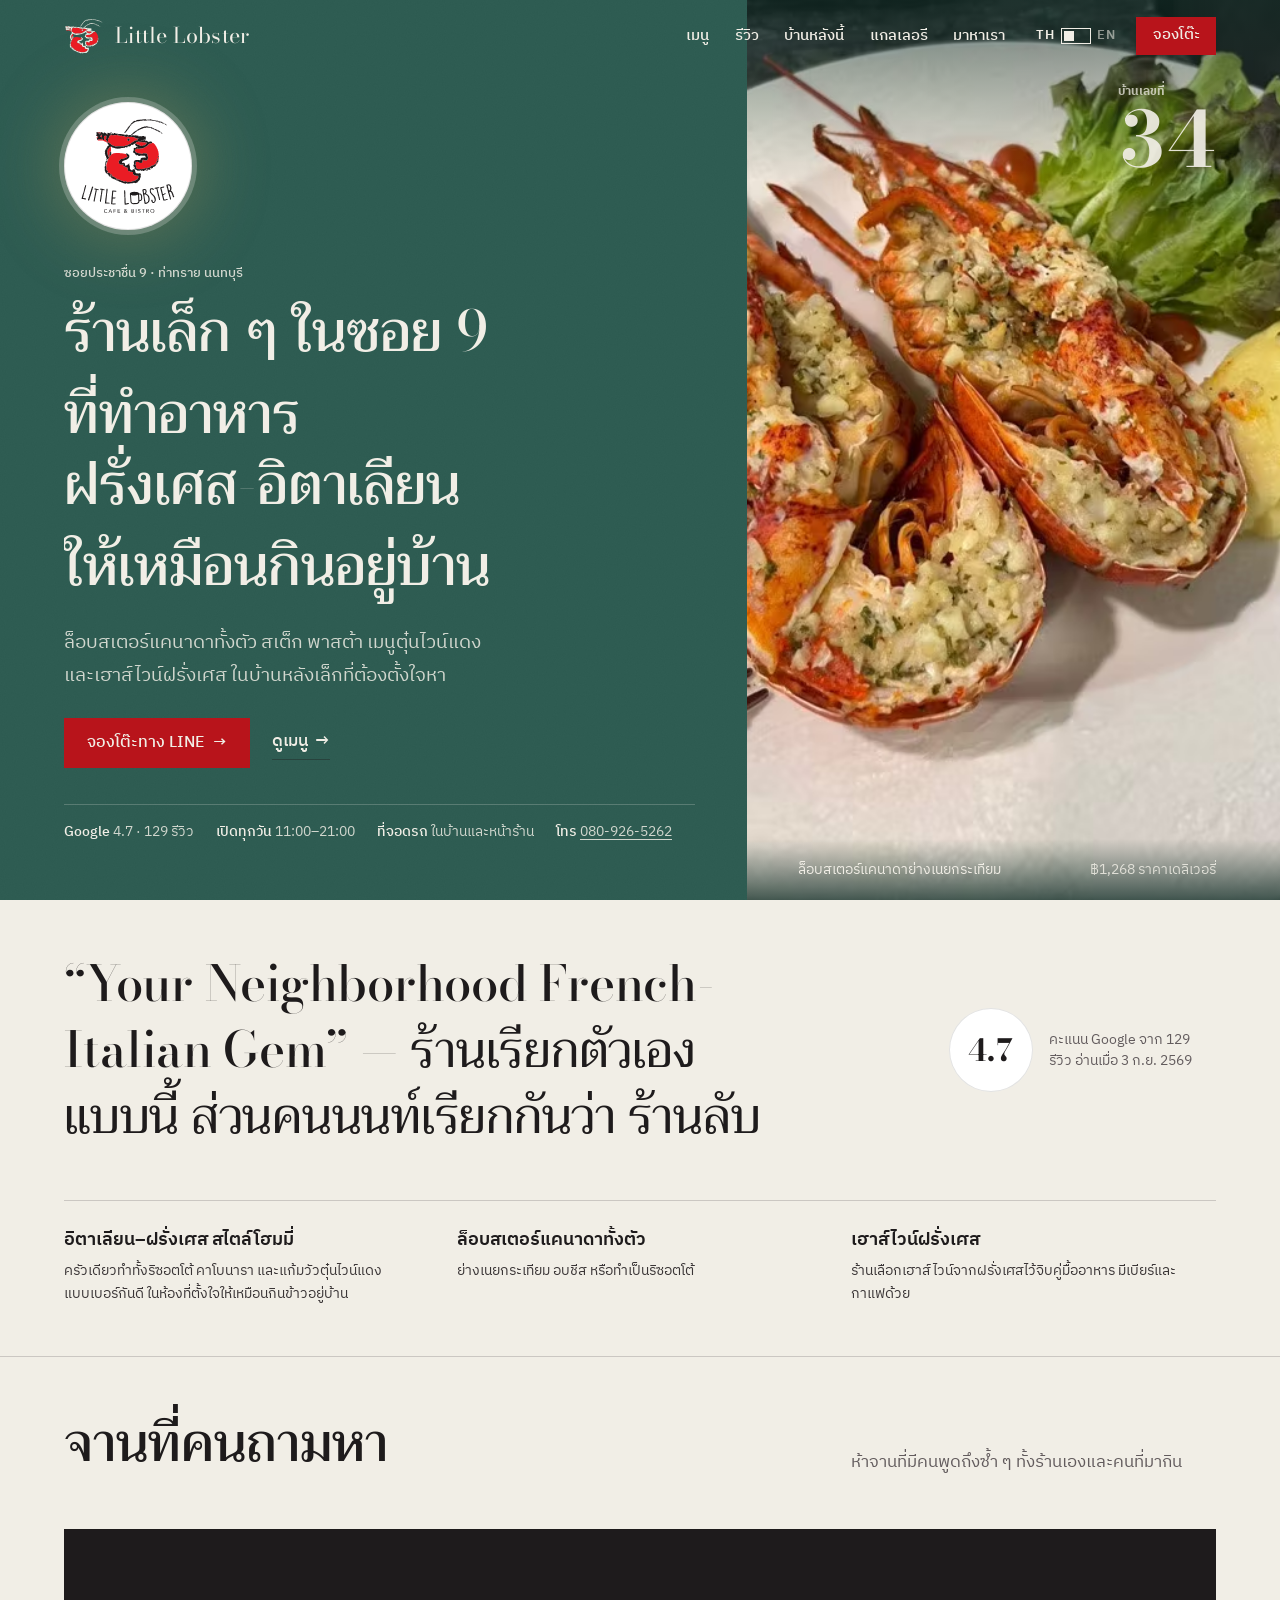
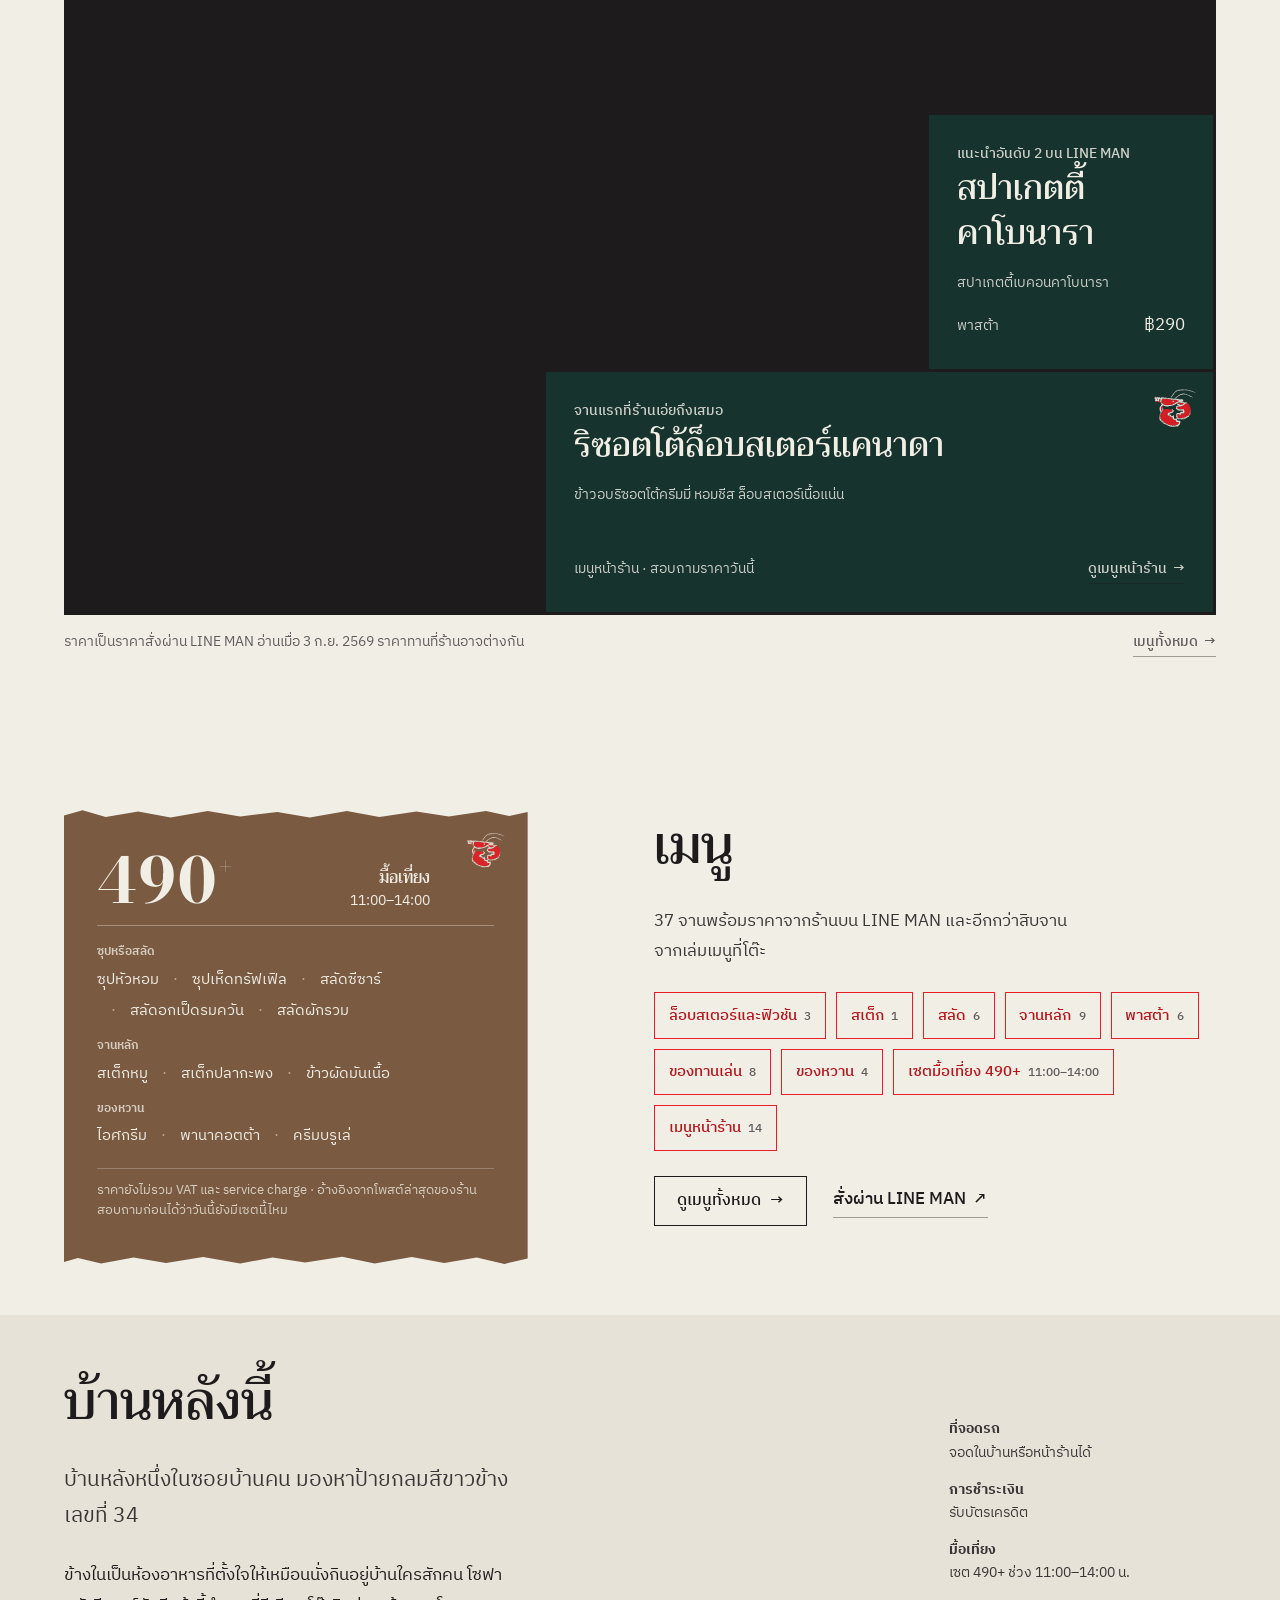
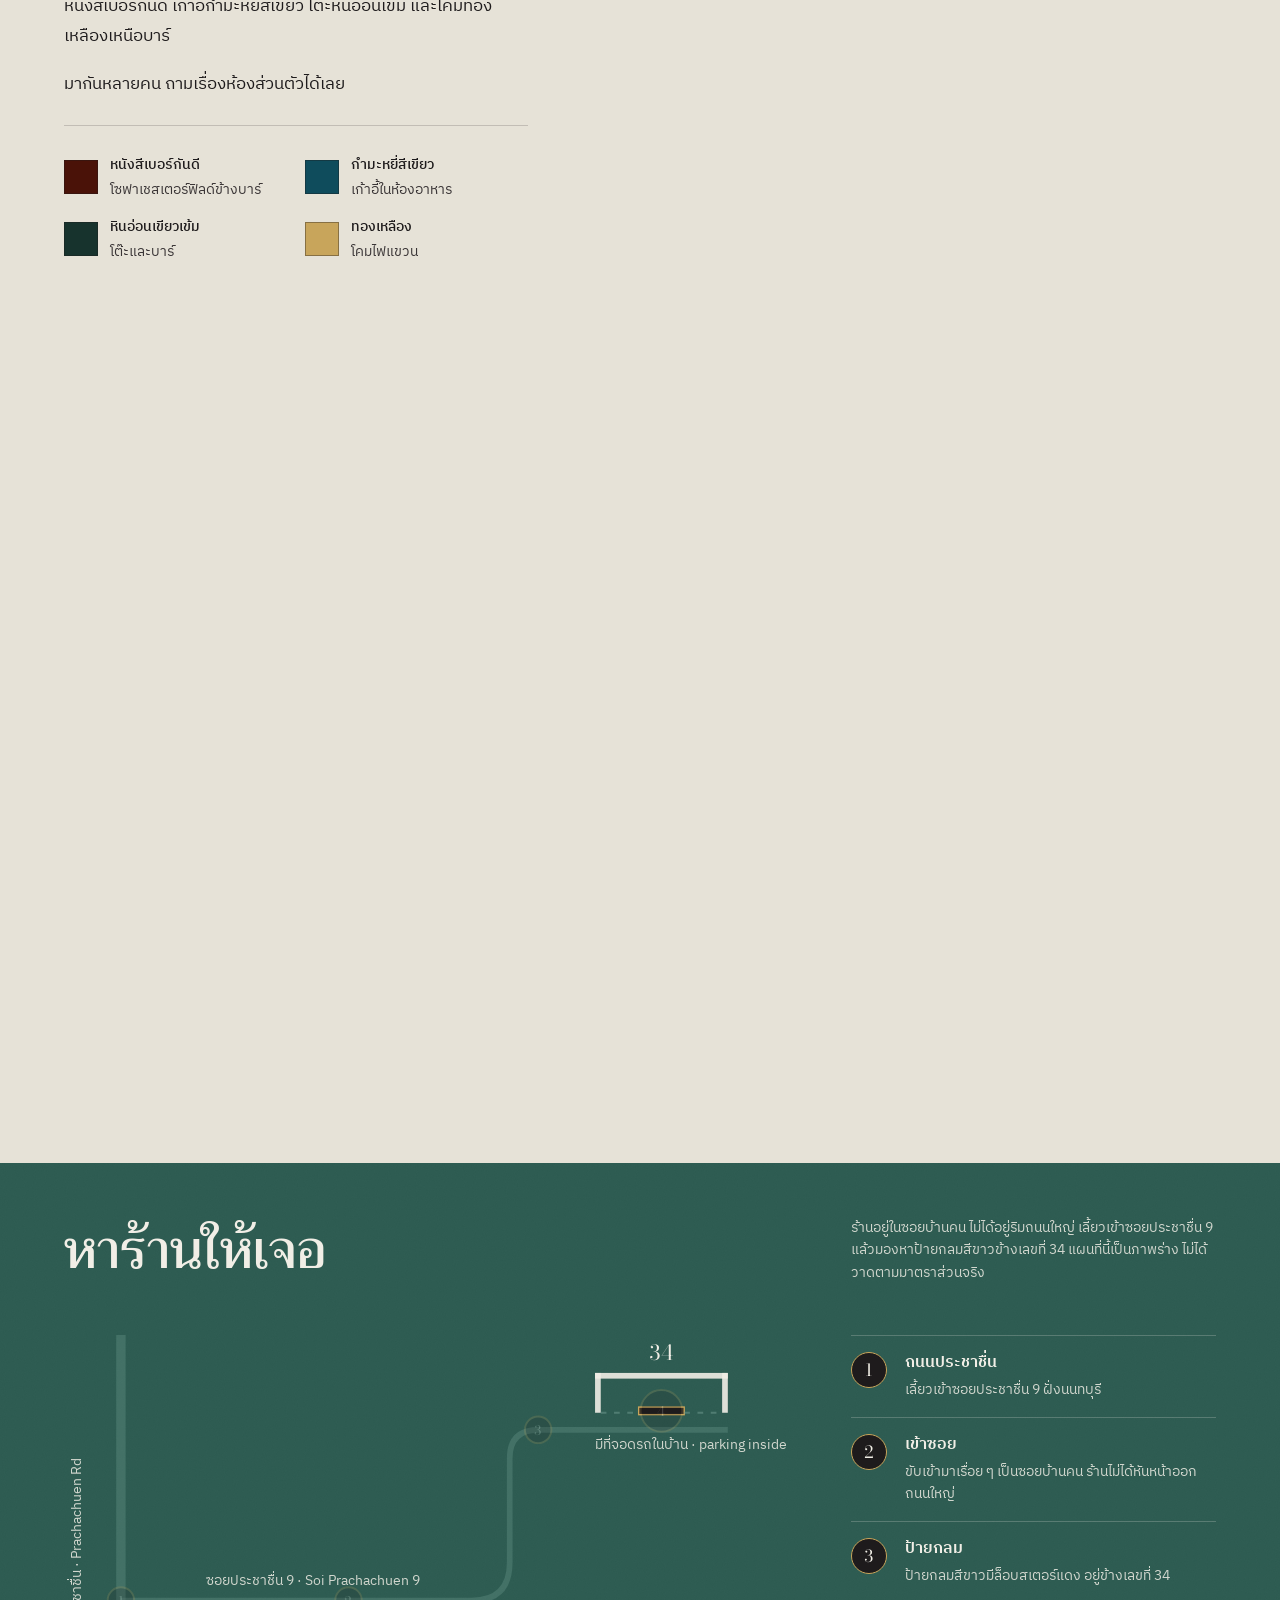
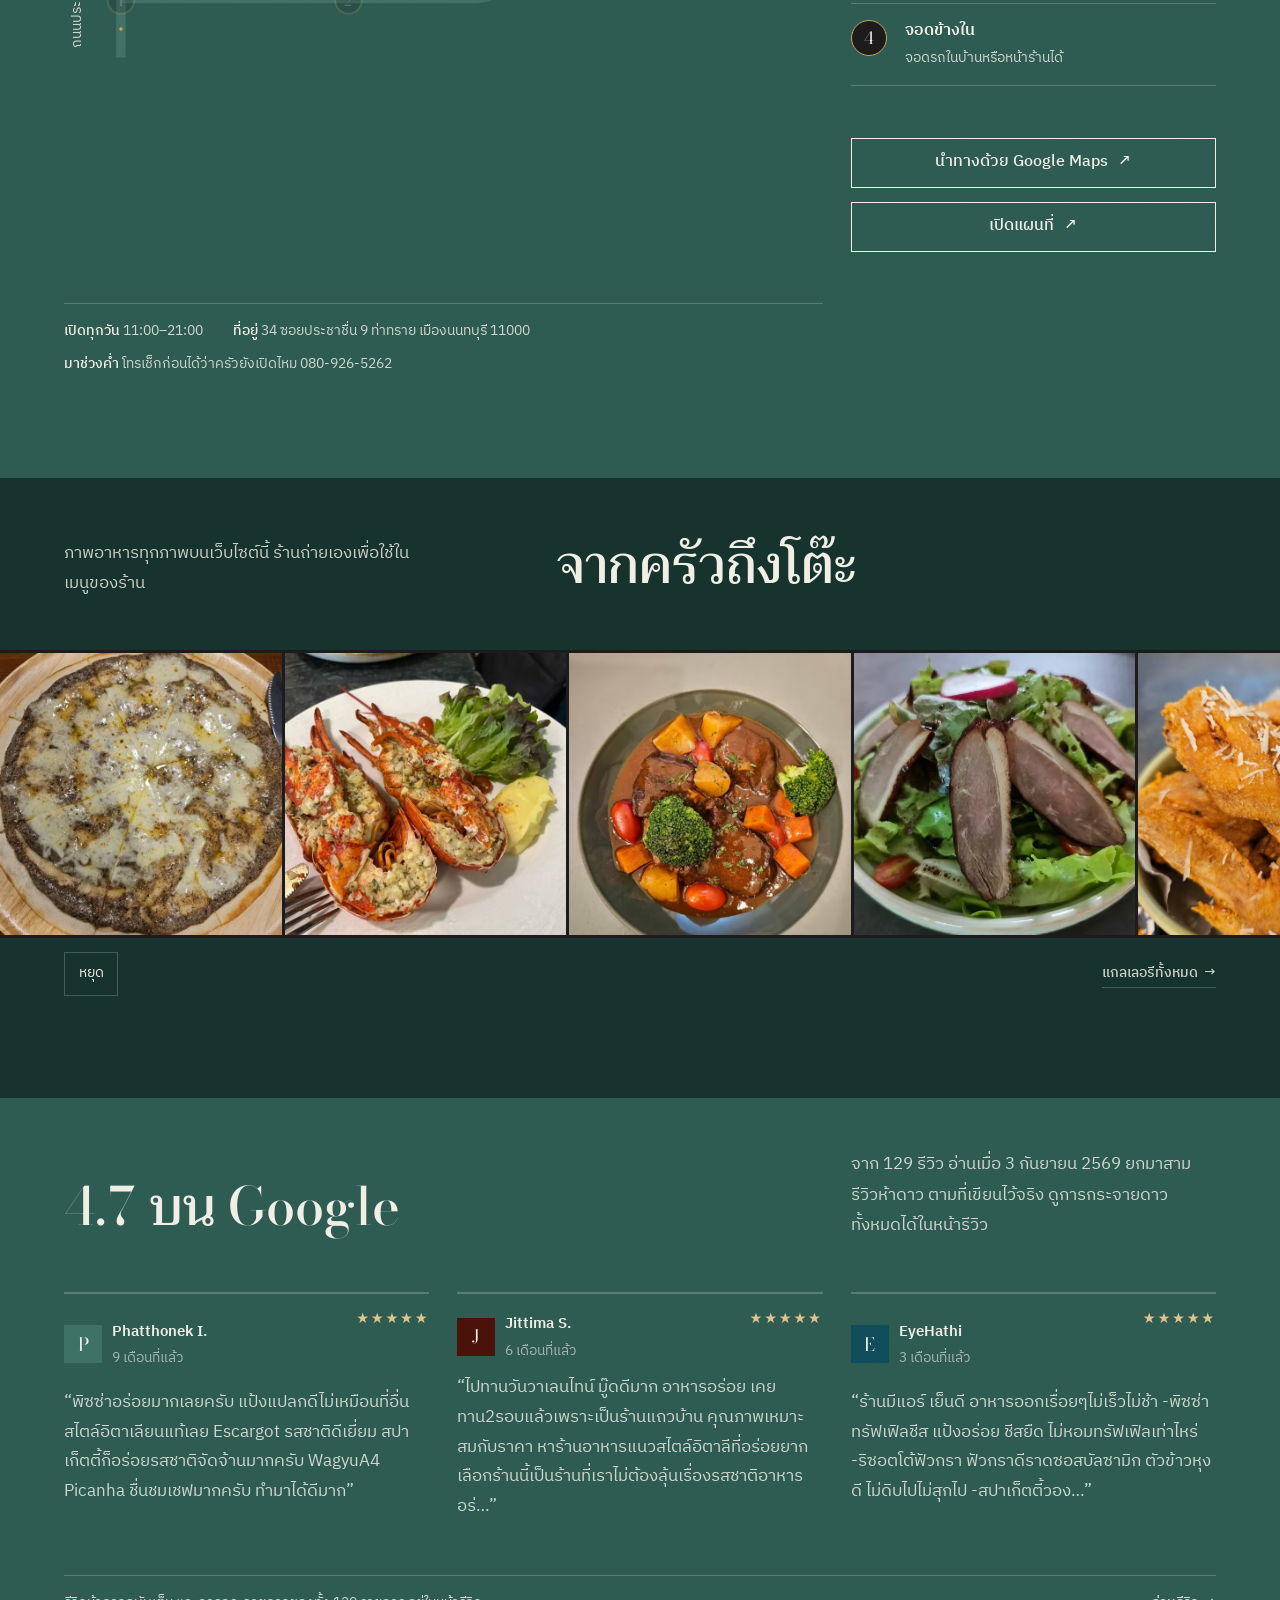
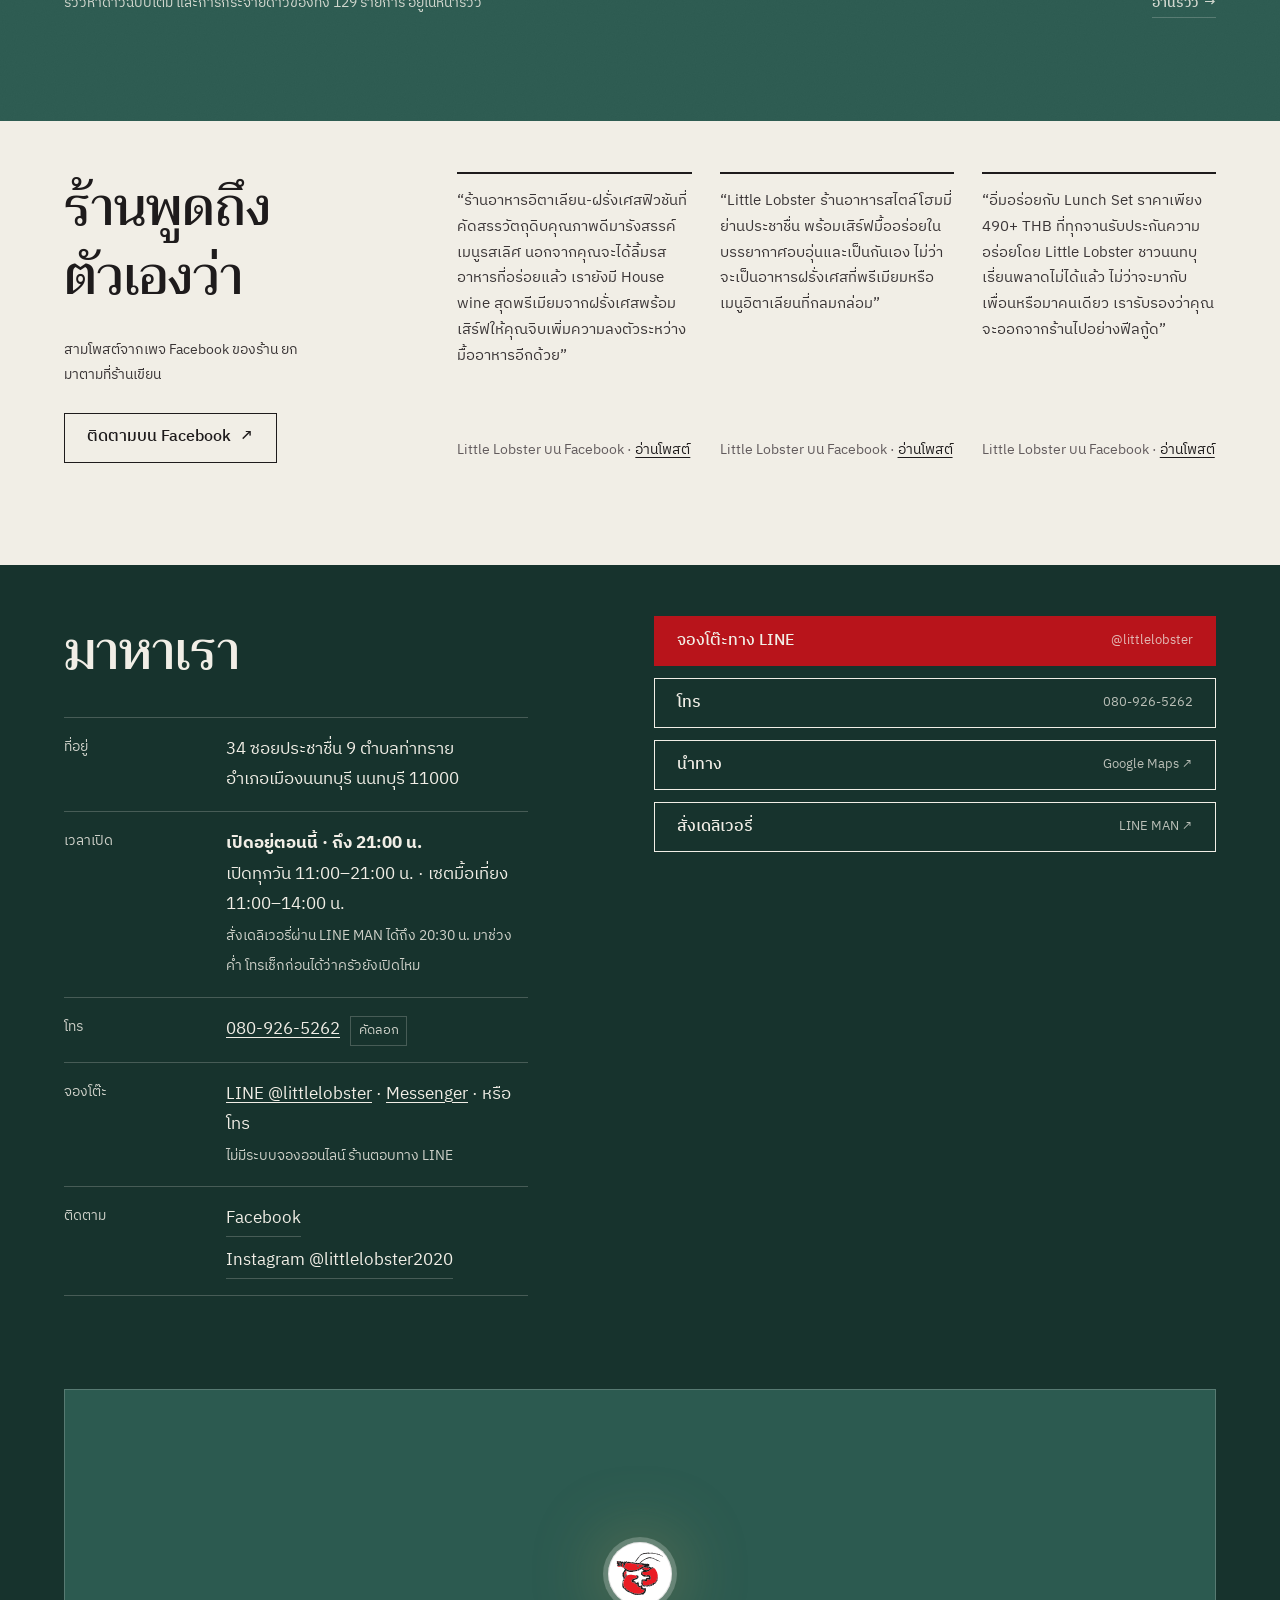
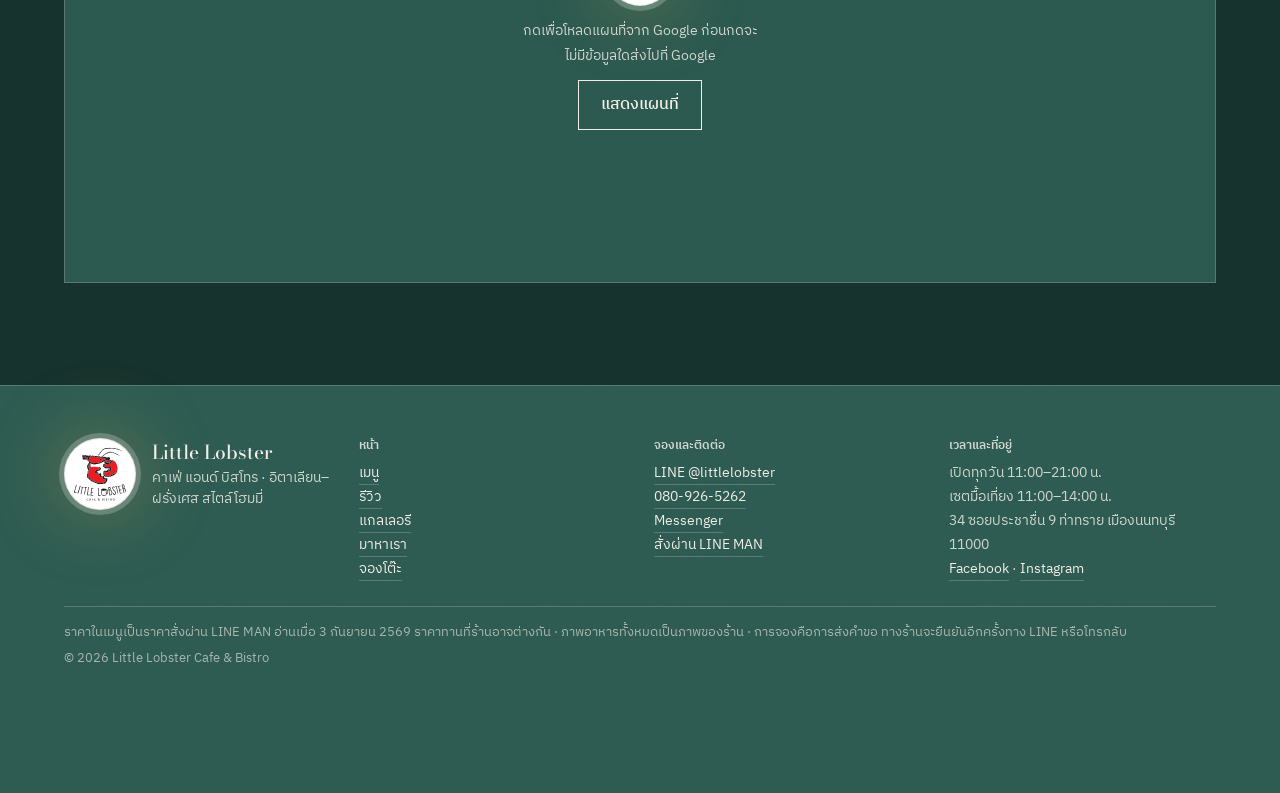
==== index.html @ 56b65231 "Little Lobster Cafe & Bistro — bilingual static site A Thai/English site for a chef-run Italian–Fren" ====
<!doctype html>
<html lang="th">
<head>
<meta charset="utf-8">
<script>(function(){var d=document.documentElement;d.className+=' js';
if(location.search.indexOf('flat=1')>-1)d.classList.add('is-flat');
var sm=location.search.match(/shift=(\d+)/);
if(sm){var st=document.createElement('style');st.textContent='html{margin-top:-'+sm[1]+'px!important}.head,.actbar,.loader,.gate{display:none!important}';document.head.appendChild(st);}
try{if(location.search.indexOf('static=1')<0&&!matchMedia('(prefers-reduced-motion: reduce)').matches){d.classList.add('has-motion');}else{d.classList.add('has-no-motion');}}catch(e){}})();</script>
<meta name="viewport" content="width=device-width, initial-scale=1, viewport-fit=cover">
<title data-en="Little Lobster Cafe &amp; Bistro — Italian–French, home style · Soi Prachachuen 9, Nonthaburi">Little Lobster Cafe &amp; Bistro — ร้านอาหารอิตาเลียน–ฝรั่งเศส สไตล์โฮมมี่ ซอยประชาชื่น 9 นนทบุรี</title>
<meta name="description" data-en="Little Lobster is a small Italian–French bistro in a house at 34 Soi Prachachuen 9, Nonthaburi: whole Canadian lobster, steaks, pasta, red-wine braises and French house wine. Open daily 11:00–21:00. Book on LINE @littlelobster or call 080-926-5262." content="Little Lobster ร้านอาหารอิตาเลียน–ฝรั่งเศส สไตล์โฮมมี่ ในบ้านเลขที่ 34 ซอยประชาชื่น 9 นนทบุรี ล็อบสเตอร์แคนาดาทั้งตัว สเต็ก พาสต้า เมนูตุ๋นไวน์แดง และเฮาส์ไวน์ฝรั่งเศส เปิดทุกวัน 11:00–21:00 น. จองโต๊ะทาง LINE @littlelobster หรือโทร 080-926-5262">
<meta name="theme-color" content="#2C5A50">
<link rel="canonical" href="https://littlelobster.example/">
<meta property="og:type" content="restaurant.restaurant">
<meta property="og:site_name" content="Little Lobster Cafe &amp; Bistro">
<meta property="og:locale" content="th_TH">
<meta property="og:locale:alternate" content="en_US">
<meta property="og:title" content="Little Lobster Cafe &amp; Bistro — ซอยประชาชื่น 9 นนทบุรี">
<meta property="og:description" content="ร้านอาหารอิตาเลียน–ฝรั่งเศส สไตล์โฮมมี่ ในบ้านเลขที่ 34 ซอยประชาชื่น 9 · เปิดทุกวัน 11:00–21:00 น. · จองทาง LINE @littlelobster">
<meta property="og:url" content="https://littlelobster.example/">
<meta property="og:image" content="https://littlelobster.example/img/og-little-lobster.jpg">
<meta property="og:image:width" content="1200">
<meta property="og:image:height" content="630">
<meta property="og:image:alt" content="ล็อบสเตอร์แคนาดาย่างเนยกระเทียม บนจานขาว ข้างป้ายกลมของ Little Lobster">
<meta name="twitter:card" content="summary_large_image">
<link rel="icon" href="favicon.svg" type="image/svg+xml">
<link rel="apple-touch-icon" href="img/brand/apple-touch-icon.png">
<link rel="manifest" href="site.webmanifest">
<link rel="preconnect" href="https://fonts.googleapis.com">
<link rel="preconnect" href="https://fonts.gstatic.com" crossorigin>
<link rel="preload" as="image" type="image/avif" href="img/grilled-lobster-garlic-butter-1000.avif" imagesrcset="img/grilled-lobster-garlic-butter-640.avif 640w, img/grilled-lobster-garlic-butter-1000.avif 1000w, img/grilled-lobster-garlic-butter-1109.avif 1109w" imagesizes="(max-width: 900px) 100vw, 50vw" fetchpriority="high">
<link rel="stylesheet" href="https://fonts.googleapis.com/css2?family=Bodoni+Moda:ital,opsz,wght@0,6..96,400..800;1,6..96,400..800&family=Trirong:wght@400;500;600&family=IBM+Plex+Sans+Thai:wght@400;500;600&display=swap">
<link rel="stylesheet" href="css/ll.css">
<!--#data-->
<script>window.LL_DATA={"hours": {"days": "daily", "open": "11:00", "close": "21:00", "source": "Venue's own Facebook captions (two reels: ร้านเปิดทุกวัน เวลา 11.00-21.00 น.) and its pavement A-board — level 1; Google Business Profile agrees (11 AM–9 PM, level 2); two independent reviewers agree. Wongnai (level 4) and the LINE MAN storefront show 20:30, printed here only as the delivery cut-off. Decision recorded in SOURCES.md §I.", "delivery_last": "20:30", "delivery_note_th": "สั่งเดลิเวอรี่ผ่าน LINE MAN ได้ถึง 20:30 น.", "delivery_note_en": "LINE MAN delivery orders until 20:30", "callahead_th": "มาช่วงค่ำ โทรเช็กก่อนได้ว่าครัวยังเปิดไหม 080-926-5262", "callahead_en": "Coming late? Call 080-926-5262 to check the kitchen"}, "phone": "+66809265262", "line": "https://lin.ee/DI4BNDZ"};</script>
<!--/data-->
<script type="application/ld+json">
{
  "@context": "https://schema.org",
  "@type": "Restaurant",
  "@id": "https://littlelobster.example/#restaurant",
  "name": "Little Lobster Cafe & Bistro",
  "alternateName": ["Little Lobster", "ลิตเติ้ล ล็อบสเตอร์"],
  "url": "https://littlelobster.example/",
  "image": "https://littlelobster.example/img/og-little-lobster.jpg",
  "logo": "https://littlelobster.example/img/brand/logo.svg",
  "telephone": "+66809265262",
  "servesCuisine": ["Italian", "French"],
  "hasMenu": "https://littlelobster.example/menu.html",
  "acceptsReservations": "https://lin.ee/DI4BNDZ",
  "address": {
    "@type": "PostalAddress",
    "streetAddress": "34 ซอยประชาชื่น 9",
    "addressLocality": "ท่าทราย เมืองนนทบุรี",
    "addressRegion": "นนทบุรี",
    "postalCode": "11000",
    "addressCountry": "TH"
  },
  "geo": { "@type": "GeoCoordinates", "latitude": 13.8758771, "longitude": 100.5428931 },
  "hasMap": "https://www.google.com/maps/place/?q=place_id:ChIJVUuZYU-D4jARj75MVdR4zgg",
  "openingHoursSpecification": [{
    "@type": "OpeningHoursSpecification",
    "dayOfWeek": ["Monday", "Tuesday", "Wednesday", "Thursday", "Friday", "Saturday", "Sunday"],
    "opens": "11:00", "closes": "21:00"
  }],
  "sameAs": [
    "https://www.facebook.com/LittleLlobster/",
    "https://www.instagram.com/littlelobster2020/"
  ]
}
</script>
</head>
<body>
<div class="loader" data-loader aria-hidden="true">
  <div class="loader__disc"><svg viewBox="0 0 900 900"><use href="#ll-lockup"/></svg></div>
</div>
<!--#p:top-->
<a class="skip" href="#main" data-en="Skip to content">ข้ามไปยังเนื้อหา</a>

<header class="head" data-head>
  <div class="wrap head__in">
    <a class="head__mark" href="index.html" data-nav="index.html" aria-label="Little Lobster — หน้าแรก" data-en-aria-label="Little Lobster — home">
      <svg aria-hidden="true" viewBox="0 0 454 415"><use href="#ll-mark"/></svg>
      <span class="head__name">Little Lobster</span>
    </a>
    <nav class="head__nav" aria-label="เมนูหลัก" data-en-aria-label="Main">
      <a class="head__link" href="menu.html" data-nav="menu.html" data-en="Menu">เมนู</a>
      <a class="head__link" href="reviews.html" data-nav="reviews.html" data-en="Reviews">รีวิว</a>
      <a class="head__link" href="index.html#house" data-en="The house">บ้านหลังนี้</a>
      <a class="head__link" href="gallery.html" data-nav="gallery.html" data-en="Gallery">แกลเลอรี</a>
      <a class="head__link" href="visit.html" data-nav="visit.html" data-en="Visit">มาหาเรา</a>
    </nav>
    <div class="head__right">
      <button class="langsw" type="button" data-lang-toggle aria-label="เปลี่ยนเป็นภาษาอังกฤษ" data-en-aria-label="Switch to Thai">
        <span class="langsw__side" data-side="th" aria-hidden="true">TH</span>
        <span class="langsw__track" aria-hidden="true"><i class="langsw__thumb"></i></span>
        <span class="langsw__side" data-side="en" aria-hidden="true">EN</span>
      </button>
      <a class="btn btn--primary head__cta" href="book.html" data-nav="book.html"><span data-en="Book a table">จองโต๊ะ</span></a>
      <button class="burger" type="button" aria-expanded="false" aria-controls="mobilemenu" aria-label="เปิดเมนู" data-en-aria-label="Open menu"><i></i><i></i></button>
    </div>
  </div>
</header>

<div class="panel" id="mobilemenu" data-open="false" aria-hidden="true" role="dialog" aria-modal="true" aria-label="เมนูนำทาง" data-en-aria-label="Navigation">
  <a class="panel__link" href="menu.html" data-en="Menu">เมนู</a>
  <a class="panel__link" href="reviews.html" data-en="Reviews">รีวิว</a>
  <a class="panel__link" href="index.html#house" data-en="The house">บ้านหลังนี้</a>
  <a class="panel__link" href="gallery.html" data-en="Gallery">แกลเลอรี</a>
  <a class="panel__link" href="visit.html" data-en="Visit">มาหาเรา</a>
  <div class="panel__meta">
    <p><span data-en="Open daily 11:00–21:00">เปิดทุกวัน 11:00–21:00 น.</span> · <a href="tel:+66809265262"><span data-tel-label>080-926-5262</span></a></p>
    <p>34 <span data-en="Soi Prachachuen 9, Tha Sai, Nonthaburi">ซอยประชาชื่น 9 ท่าทราย นนทบุรี</span></p>
    <p><a href="https://www.facebook.com/LittleLlobster/" target="_blank" rel="noopener">Facebook</a> · <a href="https://www.instagram.com/littlelobster2020/" target="_blank" rel="noopener">Instagram</a></p>
    <a class="btn btn--primary panel__cta" href="book.html"><span data-en="Book a table">จองโต๊ะ</span><span class="btn__arrow" aria-hidden="true">→</span></a>
  </div>
</div>

<div class="curtain plaster" aria-hidden="true" data-curtain data-state="">
  <div class="curtain__disc disc"><svg viewBox="0 0 900 900" aria-hidden="true"><use href="#ll-lockup"/></svg></div>
</div>
<!--/p:top-->

<main id="main">

<!-- ============================================================== HERO -->
<section class="hero" aria-label="Little Lobster">
  <div class="hero__wall plaster">
    <div class="hero__text">
      <div class="disc disc--lit hero__disc"><svg viewBox="0 0 900 900" aria-hidden="true"><use href="#ll-lockup"/></svg></div>
      <p class="eyebrow hero__eyebrow" data-en="Soi Prachachuen 9 · Tha Sai, Nonthaburi">ซอยประชาชื่น 9 · ท่าทราย นนทบุรี</p>
      <h1 class="hero__title">
        <span class="mask"><span class="line" data-en="A small house in Soi 9,">ร้านเล็ก ๆ ในซอย 9</span></span>
        <span class="mask"><span class="line" data-en="French-Italian cooking,">ที่ทำอาหารฝรั่งเศส-<wbr>อิตาเลียน</span></span>
        <span class="mask"><span class="line" data-en="served like home.">ให้เหมือนกินอยู่บ้าน</span></span>
      </h1>
      <p class="lead hero__lead" data-reveal data-en="Whole Canadian lobster, steaks, pasta, red-wine braises and a French house wine, in a small house you have to look for.">ล็อบสเตอร์แคนาดาทั้งตัว สเต็ก พาสต้า เมนูตุ๋นไวน์แดง และ&#8288;เฮาส์ไวน์ฝรั่งเศส ในบ้านหลังเล็กที่ต้องตั้งใจหา</p>
      <div class="hero__cta" data-reveal>
        <a class="btn btn--primary" href="https://lin.ee/DI4BNDZ" target="_blank" rel="noopener"><span data-en="Book on LINE">จองโต๊ะทาง LINE</span><span class="btn__arrow" aria-hidden="true">→</span></a>
        <a class="textlink" href="menu.html"><span data-en="See the menu">ดูเมนู</span><span class="textlink__arrow" aria-hidden="true">→</span></a>
      </div>
      <p class="hero__meta" data-reveal>
        <span><b>Google</b> <span class="num">4.7</span> · <span data-en="129 reviews">129 รีวิว</span></span>
        <span><b data-en="Open daily">เปิดทุกวัน</b> 11:00–21:00</span>
        <span><b data-en="Parking">ที่จอดรถ</b> <span data-en="inside and in front">ในบ้านและหน้าร้าน</span></span>
        <span><b data-en="Call">โทร</b> <a href="tel:+66809265262"><span data-tel-label>080-926-5262</span></a></span>
      </p>
    </div>
  </div>
  <div class="hero__media">
    <!--#pic slug="hero-lobster" sizes="(max-width: 900px) 100vw, 42vw" alt="ล็อบสเตอร์แคนาดาย่างเนยกระเทียม ผ่าครึ่ง บนจานขาว กับสลัดและมันบด" alt-en="Grilled Canadian lobster in garlic butter, split, on a white plate with salad and mash" loading="eager" fetchpriority="high"--><picture><source type="image/avif" srcset="img/hero-lobster-640.avif 640w, img/hero-lobster-1000.avif 1000w, img/hero-lobster-1100.avif 1100w" sizes="(max-width: 900px) 100vw, 42vw"><img src="img/hero-lobster-1000.jpg" srcset="img/hero-lobster-640.jpg 640w, img/hero-lobster-1000.jpg 1000w, img/hero-lobster-1100.jpg 1100w" sizes="(max-width: 900px) 100vw, 42vw" width="1100" height="1234" alt="ล็อบสเตอร์แคนาดาย่างเนยกระเทียม ผ่าครึ่ง บนจานขาว กับสลัดและมันบด" data-en-alt="Grilled Canadian lobster in garlic butter, split, on a white plate with salad and mash" loading="eager" decoding="async" fetchpriority="high" data-slug="hero-lobster" data-full="img/hero-lobster-1100.jpg"></picture>
    <p class="hero__no num"><small data-en="House no.">บ้านเลขที่</small>34</p>
    <p class="hero__cap"><span data-en="Grilled Canadian lobster, garlic butter">ล็อบสเตอร์แคนาดาย่างเนยกระเทียม</span><span class="price num">฿1,268 <span data-en="delivery price">ราคาเดลิเวอรี่</span></span></p>
  </div>
</section>

<!-- =============================================================== GEM -->
<section class="sec gem" aria-labelledby="gem-h">
  <div class="wrap gem__grid">
    <h2 class="sr-only" id="gem-h" data-en="What kind of restaurant this is">ร้านแบบไหน</h2>
    <p class="gem__line" data-reveal><b>“Your Neighborhood French-Italian Gem”</b> <span data-en="— that is how the restaurant describes itself. Nonthaburi calls it the hidden one.">— ร้านเรียกตัวเองแบบนี้ ส่วนคนนนท์เรียกกันว่า ร้านลับ</span></p>
    <div class="gem__rating" data-reveal>
      <div class="disc num" aria-hidden="true">4.7</div>
      <p><span data-en="Google rating, 129 reviews, read 3 Sep 2026">คะแนน Google จาก 129 รีวิว อ่านเมื่อ 3 ก.ย. 2569</span></p>
    </div>
    <ul class="gem__facts">
      <li class="gem__fact" data-reveal>
        <h3 data-en="Italian–French, home style">อิตาเลียน–ฝรั่งเศส สไตล์โฮมมี่</h3>
        <p data-en="One kitchen for risotto, carbonara and a Burgundy-style beef cheek, in a room meant to feel like eating at home.">ครัวเดียวทำทั้งริซอตโต้ คาโบนารา และแก้มวัวตุ๋นไวน์แดงแบบเบอร์กันดี ในห้องที่ตั้งใจให้เหมือนกินข้าวอยู่บ้าน</p>
      </li>
      <li class="gem__fact" data-reveal>
        <h3 data-en="Whole Canadian lobster">ล็อบสเตอร์แคนาดาทั้งตัว</h3>
        <p data-en="Grilled in garlic butter, baked under cheese, or folded into a risotto.">ย่างเนยกระเทียม อบชีส หรือทำเป็นริซอตโต้</p>
      </li>
      <li class="gem__fact" data-reveal>
        <h3 data-en="French house wine">เฮาส์ไวน์ฝรั่งเศส</h3>
        <p data-en="A house wine from France chosen to go with the food, with beer and coffee as well.">ร้านเลือกเฮาส์ไวน์จากฝรั่งเศสไว้จิบคู่มื้ออาหาร มีเบียร์และกาแฟด้วย</p>
      </li>
    </ul>
  </div>
</section>

<!-- ======================================================== SIGNATURES -->
<section class="sec" id="signatures" aria-labelledby="sig-h">
  <div class="wrap">
    <div class="sec-head">
      <h2 id="sig-h" data-reveal data-en="The dishes people ask for">จานที่คนถามหา</h2>
      <p class="sec-head__aside muted" data-reveal data-en="Five plates that come up again and again — from the restaurant itself and from the people who eat here.">ห้าจานที่มีคนพูดถึงซ้ำ ๆ ทั้งร้านเองและคนที่มากิน</p>
    </div>
    <div class="board sig__board">
<!--#sig-->
<figure class="tile t1" data-reveal="wipe"><picture><source type="image/avif" srcset="img/lobster-baked-cheese-640.avif 640w, img/lobster-baked-cheese-1000.avif 1000w, img/lobster-baked-cheese-1108.avif 1108w" sizes="(max-width: 900px) 100vw, 42vw"><img src="img/lobster-baked-cheese-1000.jpg" srcset="img/lobster-baked-cheese-640.jpg 640w, img/lobster-baked-cheese-1000.jpg 1000w, img/lobster-baked-cheese-1108.jpg 1108w" sizes="(max-width: 900px) 100vw, 42vw" width="1108" height="1477" alt="ล็อบสเตอร์อบชีส" data-en-alt="Lobster baked with cheese" loading="lazy" decoding="async" data-slug="lobster-baked-cheese" data-full="img/lobster-baked-cheese-1108.jpg"></picture><figcaption class="tile__cap"><b data-en="Lobster baked with cheese">ล็อบสเตอร์อบชีส</b><span class="price num">฿1,590</span></figcaption><button type="button" data-lb="img/lobster-baked-cheese-1108.jpg" data-lb-cap="ล็อบสเตอร์อบชีส" data-lb-cap-en="Lobster baked with cheese" aria-label="ดูรูป ล็อบสเตอร์อบชีส" data-en-aria-label="View photo: Lobster baked with cheese"></button></figure>
<figure class="tile t2" data-reveal="wipe"><picture><source type="image/avif" srcset="img/truffle-pizza-640.avif 640w, img/truffle-pizza-1000.avif 1000w, img/truffle-pizza-1400.avif 1400w" sizes="(max-width: 900px) 50vw, 33vw"><img src="img/truffle-pizza-1000.jpg" srcset="img/truffle-pizza-640.jpg 640w, img/truffle-pizza-1000.jpg 1000w, img/truffle-pizza-1400.jpg 1400w" sizes="(max-width: 900px) 50vw, 33vw" width="1400" height="1866" alt="พิซซ่าหน้าทรัฟเฟิล" data-en-alt="Truffle pizza" loading="lazy" decoding="async" data-slug="truffle-pizza" data-full="img/truffle-pizza-1400.jpg"></picture><figcaption class="tile__cap"><b data-en="Truffle pizza">พิซซ่าหน้าทรัฟเฟิล</b><span class="price num">฿392</span></figcaption><button type="button" data-lb="img/truffle-pizza-1400.jpg" data-lb-cap="พิซซ่าหน้าทรัฟเฟิล" data-lb-cap-en="Truffle pizza" aria-label="ดูรูป พิซซ่าหน้าทรัฟเฟิล" data-en-aria-label="View photo: Truffle pizza"></button></figure>
<figure class="tile t3" data-reveal="wipe"><picture><source type="image/avif" srcset="img/chicken-wings-parmesan-640.avif 640w, img/chicken-wings-parmesan-1000.avif 1000w, img/chicken-wings-parmesan-1400.avif 1400w" sizes="(max-width: 900px) 50vw, 25vw"><img src="img/chicken-wings-parmesan-1000.jpg" srcset="img/chicken-wings-parmesan-640.jpg 640w, img/chicken-wings-parmesan-1000.jpg 1000w, img/chicken-wings-parmesan-1400.jpg 1400w" sizes="(max-width: 900px) 50vw, 25vw" width="1400" height="1866" alt="ปีกไก่ทอด" data-en-alt="Chicken wings, parmesan" loading="lazy" decoding="async" data-slug="chicken-wings-parmesan" data-full="img/chicken-wings-parmesan-1400.jpg"></picture><figcaption class="tile__cap"><b data-en="Chicken wings, parmesan">ปีกไก่ทอด</b><span class="price num">฿290</span></figcaption><button type="button" data-lb="img/chicken-wings-parmesan-1400.jpg" data-lb-cap="ปีกไก่ทอด" data-lb-cap-en="Chicken wings, parmesan" aria-label="ดูรูป ปีกไก่ทอด" data-en-aria-label="View photo: Chicken wings, parmesan"></button></figure>
<figure class="tile tile--text t4" data-reveal><div class="tile__text"><p class="eyebrow" data-en="Recommended № 2 on LINE MAN">แนะนำอันดับ 2 บน LINE MAN</p><h3 class="tile__name" data-en="Spaghetti carbonara">สปาเกตตี้คาโบนารา</h3><p data-en="Bacon carbonara">สปาเกตตี้เบคอนคาโบนารา</p></div><div class="tile__foot"><span data-en="Pasta">พาสต้า</span><span class="price num">฿290</span></div></figure>
<figure class="tile tile--text t5" data-reveal><svg class="tile__lob" viewBox="0 0 454 415" aria-hidden="true"><use href="#ll-mark"/></svg><div class="tile__text"><p class="eyebrow" data-en="The dish the restaurant always names first">จานแรกที่ร้านเอ่ยถึงเสมอ</p><h3 class="tile__name" data-en="Risotto Canadian Lobster">ริซอตโต้ล็อบสเตอร์แคนาดา</h3><p data-en="Creamy, cheesy baked risotto with firm lobster meat">ข้าวอบริซอตโต้ครีมมี่ หอมชีส ล็อบสเตอร์เนื้อแน่น</p></div><div class="tile__foot"><span data-en="Dine-in menu · ask for today's price">เมนูหน้าร้าน · สอบถามราคาวันนี้</span><a class="textlink" href="menu.html#cat-dinein"><span data-en="On the printed menu">ดูเมนูหน้าร้าน</span><span class="textlink__arrow" aria-hidden="true">→</span></a></div></figure>
<!--/sig-->
    </div>
    <p class="sig__note">
      <span data-en="Prices are LINE MAN delivery prices read on 3 Sep 2026; dine-in prices may differ.">ราคาเป็นราคาสั่งผ่าน LINE MAN อ่านเมื่อ 3 ก.ย. 2569 ราคาทานที่ร้านอาจต่างกัน</span>
      <a class="textlink" href="menu.html"><span data-en="The whole menu">เมนูทั้งหมด</span><span class="textlink__arrow" aria-hidden="true">→</span></a>
    </p>
  </div>
</section>

<!-- ====================================================== LUNCH + MENU -->
<section class="sec sec--tight" id="menu" aria-labelledby="menu-h">
  <div class="wrap lunch__grid">
    <div class="lunchcard" data-reveal>
      <svg class="lunchcard__mark" viewBox="0 0 454 415" aria-hidden="true"><use href="#ll-mark"/></svg>
      <div class="lunchcard__head">
        <p class="lunchcard__price num">490<sup>+</sup></p>
        <p class="lunchcard__time"><b data-en="Lunch">มื้อเที่ยง</b>11:00–14:00</p>
      </div>
<!--#lunch-->
<div class="lunchcard__course"><h3 data-en="Soup or salad">ซุปหรือสลัด</h3><ul><li><span data-en="Onion Soup">ซุปหัวหอม</span></li><li><span data-en="Truffle Soup">ซุปเห็ดทรัฟเฟิล</span></li><li><span data-en="Caesar Salad">สลัดซีซาร์</span></li><li><span data-en="Smoked Duck Salad">สลัดอกเป็ดรมควัน</span></li><li><span data-en="Mix Salad">สลัดผักรวม</span></li></ul></div>
<div class="lunchcard__course"><h3 data-en="Main course">จานหลัก</h3><ul><li><span data-en="Pork Chop">สเต็กหมู</span></li><li><span data-en="Seabass Steak">สเต็กปลากะพง</span></li><li><span data-en="Beef Steak with Garlic Fried Rice">ข้าวผัดมันเนื้อ</span></li></ul></div>
<div class="lunchcard__course"><h3 data-en="Dessert">ของหวาน</h3><ul><li><span data-en="Ice Cream">ไอศกรีม</span></li><li><span data-en="Panna Cotta">พานาคอตต้า</span></li><li><span data-en="Crème Brûlée">ครีมบรูเล่</span></li></ul></div>
<!--/lunch-->
      <p class="lunchcard__note"><span data-en="Excludes VAT and service charge">ราคายังไม่รวม VAT และ service charge</span> · <span data-en="Based on the restaurant's latest post; ask whether the set is on today">อ้างอิงจากโพสต์ล่าสุดของร้าน สอบถามก่อนได้ว่าวันนี้ยังมีเซตนี้ไหม</span></p>
    </div>
    <div class="chips">
      <h2 id="menu-h" data-reveal data-en="The menu">เมนู</h2>
      <p data-reveal data-en="Thirty-seven dishes with prices from the restaurant's LINE MAN storefront, and a dozen more from the printed menu book at the table.">37 จานพร้อมราคาจากร้านบน LINE MAN และอีกกว่าสิบจานจากเล่มเมนูที่โต๊ะ</p>
      <div class="chips__list" data-reveal>
<!--#chips-->
<a class="chip" href="menu.html#cat-fusion"><span data-en="Lobster &amp; fusion">ล็อบสเตอร์และฟิวชัน</span><small class="num">3</small></a>
<a class="chip" href="menu.html#cat-steak"><span data-en="Steak">สเต็ก</span><small class="num">1</small></a>
<a class="chip" href="menu.html#cat-salad"><span data-en="Salad">สลัด</span><small class="num">6</small></a>
<a class="chip" href="menu.html#cat-main"><span data-en="Mains">จานหลัก</span><small class="num">9</small></a>
<a class="chip" href="menu.html#cat-pasta"><span data-en="Pasta">พาสต้า</span><small class="num">6</small></a>
<a class="chip" href="menu.html#cat-starter"><span data-en="Starters">ของทานเล่น</span><small class="num">8</small></a>
<a class="chip" href="menu.html#cat-dessert"><span data-en="Desserts">ของหวาน</span><small class="num">4</small></a>
<a class="chip" href="menu.html#cat-lunch"><span data-en="Lunch set 490+">เซตมื้อเที่ยง 490+</span><small>11:00–14:00</small></a>
<a class="chip" href="menu.html#cat-dinein"><span data-en="On the printed menu">เมนูหน้าร้าน</span><small class="num">14</small></a>
<!--/chips-->
      </div>
      <div class="chips__foot" data-reveal>
        <a class="btn" href="menu.html"><span data-en="See the whole menu">ดูเมนูทั้งหมด</span><span class="btn__arrow" aria-hidden="true">→</span></a>
        <a class="textlink" href="https://www.wongnai.com/delivery/businesses/721221yS/order" target="_blank" rel="noopener"><span data-en="Order on LINE MAN">สั่งผ่าน LINE MAN</span><span class="textlink__arrow" aria-hidden="true">↗</span></a>
      </div>
    </div>
  </div>
</section>

<!-- ============================================================= HOUSE -->
<section class="sec on-paper2" id="house" aria-labelledby="house-h">
  <div class="wrap house__grid">
    <div class="house__text">
      <h2 id="house-h" data-reveal data-en="This house">บ้านหลังนี้</h2>
      <p class="lead" data-reveal data-en="A house in a residential soi; look for the round white sign beside the number 34.">บ้านหลังหนึ่งในซอยบ้านคน มองหาป้ายกลมสีขาวข้างเลขที่ 34</p>
      <p data-reveal data-en="Inside, the room is set up to feel like eating at someone's home: a burgundy leather chesterfield, teal velvet chairs, dark marble tables and brass lamps over the bar.">ข้างในเป็นห้องอาหารที่ตั้งใจให้เหมือนนั่งกินอยู่บ้านใครสักคน โซฟาหนังสีเบอร์กันดี เก้าอี้กำมะหยี่สีเขียว โต๊ะหินอ่อนเข้ม และโคมทองเหลืองเหนือบาร์</p>
      <p data-reveal data-en="Coming as a group? Ask about the private room.">มากันหลายคน ถามเรื่องห้องส่วนตัวได้เลย</p>
      <ul class="materials" data-reveal aria-label="วัสดุในร้าน" data-en-aria-label="Materials in the room">
        <li class="material"><i style="background:#4A1208"></i><span><b data-en="Burgundy leather">หนังสีเบอร์กันดี</b><span data-en="the chesterfield by the bar">โซฟาเชสเตอร์ฟิลด์ข้างบาร์</span></span></li>
        <li class="material"><i style="background:#0F4C5C"></i><span><b data-en="Teal velvet">กำมะหยี่สีเขียว</b><span data-en="the dining chairs">เก้าอี้ในห้องอาหาร</span></span></li>
        <li class="material"><i style="background:#17332D"></i><span><b data-en="Dark green marble">หินอ่อนเขียวเข้ม</b><span data-en="the tables and the bar">โต๊ะและบาร์</span></span></li>
        <li class="material"><i style="background:#C8A55B"></i><span><b data-en="Brass">ทองเหลือง</b><span data-en="the pendant lamps">โคมไฟแขวน</span></span></li>
      </ul>
    </div>
    <figure class="house__photo" data-reveal="wipe">
      <!--#pic slug="room-bar" sizes="(max-width: 900px) 90vw, 25vw" alt="บาร์หินอ่อนเข้ม โซฟาหนังสีเบอร์กันดี และเก้าอี้กำมะหยี่สีเขียวใต้โคมทองเหลือง" alt-en="The dark marble bar, the burgundy chesterfield and teal velvet chairs under brass lamps"--><picture><source type="image/avif" srcset="img/room-bar-600.avif 600w" sizes="(max-width: 900px) 90vw, 25vw"><img src="img/room-bar-600.jpg" srcset="img/room-bar-600.jpg 600w" sizes="(max-width: 900px) 90vw, 25vw" width="600" height="410" alt="บาร์หินอ่อนเข้ม โซฟาหนังสีเบอร์กันดี และเก้าอี้กำมะหยี่สีเขียวใต้โคมทองเหลือง" data-en-alt="The dark marble bar, the burgundy chesterfield and teal velvet chairs under brass lamps" loading="lazy" decoding="async" data-slug="room-bar" data-full="img/room-bar-600.jpg"></picture>
      <figcaption data-en="The bar and the chesterfield — from the restaurant's own page.">บาร์และโซฟาเชสเตอร์ฟิลด์ — ภาพจากเพจของร้าน</figcaption>
    </figure>
    <div class="house__side" data-reveal>
      <p><b data-en="Parking">ที่จอดรถ</b><br><span data-en="Inside the compound and in front of the house.">จอดในบ้านหรือหน้าร้านได้</span></p>
      <p><b data-en="Paying">การชำระเงิน</b><br><span data-en="Credit cards accepted.">รับบัตรเครดิต</span></p>
      <p><b data-en="Lunch">มื้อเที่ยง</b><br><span data-en="The 490+ set runs 11:00–14:00.">เซต 490+ ช่วง 11:00–14:00 น.</span></p>
    </div>
    <figure class="house__wide" data-reveal="wipe">
      <!--#pic slug="studio-table" sizes="(max-width: 900px) 100vw, 90vw" alt="มือยื่นจานล็อบสเตอร์ย่างเนยกระเทียม ข้างจานเนื้อกับมันบด และพิซซ่าทรัฟเฟิลบนถาดไม้" alt-en="A hand offering a plate of grilled lobster in garlic butter, beside a beef plate with mash and a truffle pizza on a wooden board"--><picture><source type="image/avif" srcset="img/studio-table-640.avif 640w, img/studio-table-1000.avif 1000w, img/studio-table-1080.avif 1080w" sizes="(max-width: 900px) 100vw, 90vw"><img src="img/studio-table-1000.jpg" srcset="img/studio-table-640.jpg 640w, img/studio-table-1000.jpg 1000w, img/studio-table-1080.jpg 1080w" sizes="(max-width: 900px) 100vw, 90vw" width="1080" height="742" alt="มือยื่นจานล็อบสเตอร์ย่างเนยกระเทียม ข้างจานเนื้อกับมันบด และพิซซ่าทรัฟเฟิลบนถาดไม้" data-en-alt="A hand offering a plate of grilled lobster in garlic butter, beside a beef plate with mash and a truffle pizza on a wooden board" loading="lazy" decoding="async" data-slug="studio-table" data-full="img/studio-table-1080.jpg"></picture>
      <figcaption><span data-en="Grilled lobster, a beef plate with mash and truffle pizza — from the restaurant's own photograph.">ล็อบสเตอร์ย่าง จานเนื้อกับมันบด และพิซซ่าทรัฟเฟิล — จากภาพของร้านเอง</span><a class="textlink" href="gallery.html"><span data-en="Gallery">แกลเลอรี</span><span class="textlink__arrow" aria-hidden="true">→</span></a></figcaption>
    </figure>
  </div>
</section>

<!-- ============================================================= ROUTE -->
<section class="sec on-dark plaster route" id="route" aria-labelledby="route-h" data-route>
  <div class="wrap">
    <div class="route__head">
      <h2 id="route-h" data-reveal data-en="Finding the house">หาร้านให้เจอ</h2>
      <p data-reveal data-en="It is in a residential soi, not on the main road. Turn into Soi Prachachuen 9 and look for the round white sign beside the number 34. The drawing is a sketch, not to scale.">ร้านอยู่ในซอยบ้านคน ไม่ได้อยู่ริมถนนใหญ่ เลี้ยวเข้าซอยประชาชื่น 9 แล้วมองหาป้ายกลมสีขาวข้างเลขที่ 34 แผนที่นี้เป็นภาพร่าง ไม่ได้วาดตามมาตราส่วนจริง</p>
    </div>
    <div class="route__grid">
      <div class="route__map" aria-hidden="true">
        <svg viewBox="0 20 800 340" xmlns="http://www.w3.org/2000/svg">
          <!-- the main road -->
          <path class="rd rd--main" d="M60 20 V360"/>
          <text class="lbl" x="18" y="250" transform="rotate(-90 18 250)" text-anchor="middle">ถนนประชาชื่น · Prachachuen Rd</text>
          <!-- the soi -->
          <path class="soi" d="M60 300 H430 Q470 300 470 260 V150 Q470 120 500 120 H700"/>
          <text class="lbl" x="150" y="284">ซอยประชาชื่น 9 · Soi Prachachuen 9</text>
          <!-- the wall and the gate -->
          <rect class="wall" x="560" y="60" width="140" height="6"/>
          <rect class="wall" x="560" y="60" width="6" height="42"/>
          <rect class="wall" x="694" y="60" width="6" height="42"/>
          <rect class="gate" x="606" y="96" width="48" height="8"/>
          <path class="rd" d="M566 102 H606 M654 102 H694" stroke-dasharray="none"/>
          <text class="lbl--big lbl" x="630" y="46" text-anchor="middle">34</text>
          <!-- the route -->
          <path class="path" d="M60 330 V300 H430 Q470 300 470 260 V150 Q470 120 500 120 H600 Q625 120 630 100"/>
          <!-- stops -->
          <g class="stop-g" data-at=".08"><circle class="stop" cx="60" cy="300" r="14"/><text class="stopn" x="60" y="300">1</text></g>
          <g class="stop-g" data-at=".45"><circle class="stop" cx="300" cy="300" r="14"/><text class="stopn" x="300" y="300">2</text></g>
          <g class="stop-g" data-at=".82"><circle class="stop" cx="500" cy="120" r="14"/><text class="stopn" x="500" y="120">3</text></g>
          <g class="stop-g" data-at="1"><circle class="stop" cx="630" cy="100" r="22"/><text class="stopn" x="630" y="100">4</text></g>
          <text class="lbl" x="560" y="140">มีที่จอดรถในบ้าน · parking inside</text>
        </svg>
      </div>
      <ol class="route__stops">
        <li class="route__stop" data-reveal><i>1</i><div><h3 data-en="Prachachuen Road">ถนนประชาชื่น</h3><p data-en="Turn into Soi Prachachuen 9, on the Nonthaburi side.">เลี้ยวเข้าซอยประชาชื่น 9 ฝั่งนนทบุรี</p></div></li>
        <li class="route__stop" data-reveal><i>2</i><div><h3 data-en="Into the soi">เข้าซอย</h3><p data-en="Keep going — it is a residential soi, and the restaurant does not face the main road.">ขับเข้ามาเรื่อย ๆ เป็นซอยบ้านคน ร้านไม่ได้หันหน้าออกถนนใหญ่</p></div></li>
        <li class="route__stop" data-reveal><i>3</i><div><h3 data-en="The round sign">ป้ายกลม</h3><p data-en="A round white sign with the red lobster, beside the house number 34.">ป้ายกลมสีขาวมีล็อบสเตอร์แดง อยู่ข้างเลขที่ 34</p></div></li>
        <li class="route__stop" data-reveal><i>4</i><div><h3 data-en="Park inside">จอดข้างใน</h3><p data-en="Parking inside the compound and in front of the house.">จอดรถในบ้านหรือหน้าร้านได้</p></div></li>
      </ol>
      <div class="route__cta" data-reveal>
        <a class="btn btn--cream" href="https://www.google.com/maps/dir/?api=1&amp;destination=Little%20Lobster%20Cafe%20%26%20Bistro&amp;destination_place_id=ChIJVUuZYU-D4jARj75MVdR4zgg" target="_blank" rel="noopener"><span data-en="Directions on Google Maps">นำทางด้วย Google Maps</span><span class="btn__arrow" aria-hidden="true">↗</span></a>
        <a class="btn btn--cream" href="https://www.google.com/maps/place/?q=place_id:ChIJVUuZYU-D4jARj75MVdR4zgg" target="_blank" rel="noopener"><span data-en="Open the map">เปิดแผนที่</span><span class="btn__arrow" aria-hidden="true">↗</span></a>
      </div>
      <p class="route__facts" data-reveal>
        <span><b data-en="Open daily">เปิดทุกวัน</b> 11:00–21:00</span>
        <span><b data-en="Address">ที่อยู่</b> 34 <span data-en="Soi Prachachuen 9, Tha Sai, Mueang Nonthaburi 11000">ซอยประชาชื่น 9 ท่าทราย เมืองนนทบุรี 11000</span></span>
        <span><b data-en="Coming late?">มาช่วงค่ำ</b> <span data-en="Call 080-926-5262 to check the kitchen is still open">โทรเช็กก่อนได้ว่าครัวยังเปิดไหม 080-926-5262</span></span>
      </p>
    </div>
  </div>
</section>

<!-- ============================================================= BOARD -->
<section class="sec on-marble" id="board" aria-labelledby="board-h">
  <div class="wrap">
    <div class="sec-head sec-head--right">
      <h2 id="board-h" data-reveal data-en="From the kitchen to the table">จากครัวถึงโต๊ะ</h2>
      <p class="sec-head__aside muted" data-reveal data-en="Every food photograph on this site was taken by the restaurant itself, for its own menu.">ภาพอาหารทุกภาพบนเว็บไซต์นี้ ร้านถ่ายเองเพื่อใช้ในเมนูของร้าน</p>
    </div>
  </div>
  <div class="marq" data-marquee data-paused="false" data-drag="false" aria-label="ภาพอาหารเลื่อนช้า ๆ" data-en-aria-label="A slow strip of the restaurant's food photographs">
<!--#marquee-->
<div class="marq__track"><ul class="marq__row"><li class="marq__item"><picture><source type="image/avif" srcset="img/truffle-pizza-640.avif 640w, img/truffle-pizza-1000.avif 1000w, img/truffle-pizza-1400.avif 1400w" sizes="(max-width: 560px) 62vw, 22vw"><img src="img/truffle-pizza-1000.jpg" srcset="img/truffle-pizza-640.jpg 640w, img/truffle-pizza-1000.jpg 1000w, img/truffle-pizza-1400.jpg 1400w" sizes="(max-width: 560px) 62vw, 22vw" width="1400" height="1866" alt="พิซซ่าหน้าทรัฟเฟิล" data-en-alt="Truffle pizza" loading="lazy" decoding="async" data-slug="truffle-pizza" data-full="img/truffle-pizza-1400.jpg"></picture><button type="button" data-lb="img/truffle-pizza-1400.jpg" data-lb-cap="พิซซ่าหน้าทรัฟเฟิล" data-lb-cap-en="Truffle pizza" aria-label="ดูรูป พิซซ่าหน้าทรัฟเฟิล" data-en-aria-label="View photo: Truffle pizza"></button></li><li class="marq__item"><picture><source type="image/avif" srcset="img/grilled-lobster-garlic-butter-640.avif 640w, img/grilled-lobster-garlic-butter-1000.avif 1000w, img/grilled-lobster-garlic-butter-1109.avif 1109w" sizes="(max-width: 560px) 62vw, 22vw"><img src="img/grilled-lobster-garlic-butter-1000.jpg" srcset="img/grilled-lobster-garlic-butter-640.jpg 640w, img/grilled-lobster-garlic-butter-1000.jpg 1000w, img/grilled-lobster-garlic-butter-1109.jpg 1109w" sizes="(max-width: 560px) 62vw, 22vw" width="1109" height="1479" alt="ล็อบสเตอร์ย่าง" data-en-alt="Grilled Canadian Lobster, garlic butter" loading="lazy" decoding="async" data-slug="grilled-lobster-garlic-butter" data-full="img/grilled-lobster-garlic-butter-1109.jpg"></picture><button type="button" data-lb="img/grilled-lobster-garlic-butter-1109.jpg" data-lb-cap="ล็อบสเตอร์ย่าง" data-lb-cap-en="Grilled Canadian Lobster, garlic butter" aria-label="ดูรูป ล็อบสเตอร์ย่าง" data-en-aria-label="View photo: Grilled Canadian Lobster, garlic butter"></button></li><li class="marq__item"><picture><source type="image/avif" srcset="img/beef-cheek-red-wine-640.avif 640w, img/beef-cheek-red-wine-1000.avif 1000w, img/beef-cheek-red-wine-1108.avif 1108w" sizes="(max-width: 560px) 62vw, 22vw"><img src="img/beef-cheek-red-wine-1000.jpg" srcset="img/beef-cheek-red-wine-640.jpg 640w, img/beef-cheek-red-wine-1000.jpg 1000w, img/beef-cheek-red-wine-1108.jpg 1108w" sizes="(max-width: 560px) 62vw, 22vw" width="1108" height="1477" alt="แก้มวัวตุ๋นไวน์แดง" data-en-alt="Beef cheek, Burgundy style" loading="lazy" decoding="async" data-slug="beef-cheek-red-wine" data-full="img/beef-cheek-red-wine-1108.jpg"></picture><button type="button" data-lb="img/beef-cheek-red-wine-1108.jpg" data-lb-cap="แก้มวัวตุ๋นไวน์แดง" data-lb-cap-en="Beef cheek, Burgundy style" aria-label="ดูรูป แก้มวัวตุ๋นไวน์แดง" data-en-aria-label="View photo: Beef cheek, Burgundy style"></button></li><li class="marq__item"><picture><source type="image/avif" srcset="img/smoked-duck-salad-640.avif 640w, img/smoked-duck-salad-1000.avif 1000w, img/smoked-duck-salad-1400.avif 1400w" sizes="(max-width: 560px) 62vw, 22vw"><img src="img/smoked-duck-salad-1000.jpg" srcset="img/smoked-duck-salad-640.jpg 640w, img/smoked-duck-salad-1000.jpg 1000w, img/smoked-duck-salad-1400.jpg 1400w" sizes="(max-width: 560px) 62vw, 22vw" width="1400" height="1050" alt="สลัดอกเป็ดรมควัน" data-en-alt="Smoked duck salad" loading="lazy" decoding="async" data-slug="smoked-duck-salad" data-full="img/smoked-duck-salad-1400.jpg"></picture><button type="button" data-lb="img/smoked-duck-salad-1400.jpg" data-lb-cap="สลัดอกเป็ดรมควัน" data-lb-cap-en="Smoked duck salad" aria-label="ดูรูป สลัดอกเป็ดรมควัน" data-en-aria-label="View photo: Smoked duck salad"></button></li><li class="marq__item"><picture><source type="image/avif" srcset="img/chicken-wings-parmesan-640.avif 640w, img/chicken-wings-parmesan-1000.avif 1000w, img/chicken-wings-parmesan-1400.avif 1400w" sizes="(max-width: 560px) 62vw, 22vw"><img src="img/chicken-wings-parmesan-1000.jpg" srcset="img/chicken-wings-parmesan-640.jpg 640w, img/chicken-wings-parmesan-1000.jpg 1000w, img/chicken-wings-parmesan-1400.jpg 1400w" sizes="(max-width: 560px) 62vw, 22vw" width="1400" height="1866" alt="ปีกไก่ทอด" data-en-alt="Chicken wings, parmesan" loading="lazy" decoding="async" data-slug="chicken-wings-parmesan" data-full="img/chicken-wings-parmesan-1400.jpg"></picture><button type="button" data-lb="img/chicken-wings-parmesan-1400.jpg" data-lb-cap="ปีกไก่ทอด" data-lb-cap-en="Chicken wings, parmesan" aria-label="ดูรูป ปีกไก่ทอด" data-en-aria-label="View photo: Chicken wings, parmesan"></button></li><li class="marq__item"><picture><source type="image/avif" srcset="img/lamb-shank-red-wine-640.avif 640w, img/lamb-shank-red-wine-1000.avif 1000w, img/lamb-shank-red-wine-1108.avif 1108w" sizes="(max-width: 560px) 62vw, 22vw"><img src="img/lamb-shank-red-wine-1000.jpg" srcset="img/lamb-shank-red-wine-640.jpg 640w, img/lamb-shank-red-wine-1000.jpg 1000w, img/lamb-shank-red-wine-1108.jpg 1108w" sizes="(max-width: 560px) 62vw, 22vw" width="1108" height="1477" alt="ขาแกะตุ๋นไวน์แดง" data-en-alt="Braised lamb shank, red wine" loading="lazy" decoding="async" data-slug="lamb-shank-red-wine" data-full="img/lamb-shank-red-wine-1108.jpg"></picture><button type="button" data-lb="img/lamb-shank-red-wine-1108.jpg" data-lb-cap="ขาแกะตุ๋นไวน์แดง" data-lb-cap-en="Braised lamb shank, red wine" aria-label="ดูรูป ขาแกะตุ๋นไวน์แดง" data-en-aria-label="View photo: Braised lamb shank, red wine"></button></li><li class="marq__item"><picture><source type="image/avif" srcset="img/spicy-seafood-spaghetti-640.avif 640w, img/spicy-seafood-spaghetti-1000.avif 1000w, img/spicy-seafood-spaghetti-1069.avif 1069w" sizes="(max-width: 560px) 62vw, 22vw"><img src="img/spicy-seafood-spaghetti-1000.jpg" srcset="img/spicy-seafood-spaghetti-640.jpg 640w, img/spicy-seafood-spaghetti-1000.jpg 1000w, img/spicy-seafood-spaghetti-1069.jpg 1069w" sizes="(max-width: 560px) 62vw, 22vw" width="1069" height="1900" alt="สปาเกตตี้ผัดขี้เมาซีฟู้ด" data-en-alt="Spaghetti spicy seafood" loading="lazy" decoding="async" data-slug="spicy-seafood-spaghetti" data-full="img/spicy-seafood-spaghetti-1069.jpg"></picture><button type="button" data-lb="img/spicy-seafood-spaghetti-1069.jpg" data-lb-cap="สปาเกตตี้ผัดขี้เมาซีฟู้ด" data-lb-cap-en="Spaghetti spicy seafood" aria-label="ดูรูป สปาเกตตี้ผัดขี้เมาซีฟู้ด" data-en-aria-label="View photo: Spaghetti spicy seafood"></button></li><li class="marq__item"><picture><source type="image/avif" srcset="img/fried-squid-branded-paper-640.avif 640w, img/fried-squid-branded-paper-1000.avif 1000w, img/fried-squid-branded-paper-1400.avif 1400w" sizes="(max-width: 560px) 62vw, 22vw"><img src="img/fried-squid-branded-paper-1000.jpg" srcset="img/fried-squid-branded-paper-640.jpg 640w, img/fried-squid-branded-paper-1000.jpg 1000w, img/fried-squid-branded-paper-1400.jpg 1400w" sizes="(max-width: 560px) 62vw, 22vw" width="1400" height="1866" alt="ปลาหมึกชุบแป้งทอด" data-en-alt="Battered fried squid" loading="lazy" decoding="async" data-slug="fried-squid-branded-paper" data-full="img/fried-squid-branded-paper-1400.jpg"></picture><button type="button" data-lb="img/fried-squid-branded-paper-1400.jpg" data-lb-cap="ปลาหมึกชุบแป้งทอด" data-lb-cap-en="Battered fried squid" aria-label="ดูรูป ปลาหมึกชุบแป้งทอด" data-en-aria-label="View photo: Battered fried squid"></button></li><li class="marq__item"><picture><source type="image/avif" srcset="img/duck-leg-orange-sauce-640.avif 640w, img/duck-leg-orange-sauce-1000.avif 1000w, img/duck-leg-orange-sauce-1266.avif 1266w" sizes="(max-width: 560px) 62vw, 22vw"><img src="img/duck-leg-orange-sauce-1000.jpg" srcset="img/duck-leg-orange-sauce-640.jpg 640w, img/duck-leg-orange-sauce-1000.jpg 1000w, img/duck-leg-orange-sauce-1266.jpg 1266w" sizes="(max-width: 560px) 62vw, 22vw" width="1266" height="1900" alt="ขาเป็ดทอดซอสส้ม" data-en-alt="Duck leg, German style, orange sauce" loading="lazy" decoding="async" data-slug="duck-leg-orange-sauce" data-full="img/duck-leg-orange-sauce-1266.jpg"></picture><button type="button" data-lb="img/duck-leg-orange-sauce-1266.jpg" data-lb-cap="ขาเป็ดทอดซอสส้ม" data-lb-cap-en="Duck leg, German style, orange sauce" aria-label="ดูรูป ขาเป็ดทอดซอสส้ม" data-en-aria-label="View photo: Duck leg, German style, orange sauce"></button></li><li class="marq__item"><picture><source type="image/avif" srcset="img/lobster-baked-cheese-640.avif 640w, img/lobster-baked-cheese-1000.avif 1000w, img/lobster-baked-cheese-1108.avif 1108w" sizes="(max-width: 560px) 62vw, 22vw"><img src="img/lobster-baked-cheese-1000.jpg" srcset="img/lobster-baked-cheese-640.jpg 640w, img/lobster-baked-cheese-1000.jpg 1000w, img/lobster-baked-cheese-1108.jpg 1108w" sizes="(max-width: 560px) 62vw, 22vw" width="1108" height="1477" alt="ล็อบสเตอร์อบชีส" data-en-alt="Lobster baked with cheese" loading="lazy" decoding="async" data-slug="lobster-baked-cheese" data-full="img/lobster-baked-cheese-1108.jpg"></picture><button type="button" data-lb="img/lobster-baked-cheese-1108.jpg" data-lb-cap="ล็อบสเตอร์อบชีส" data-lb-cap-en="Lobster baked with cheese" aria-label="ดูรูป ล็อบสเตอร์อบชีส" data-en-aria-label="View photo: Lobster baked with cheese"></button></li><li class="marq__item"><picture><source type="image/avif" srcset="img/mille-feuille-dome-640.avif 640w, img/mille-feuille-dome-1000.avif 1000w, img/mille-feuille-dome-1400.avif 1400w" sizes="(max-width: 560px) 62vw, 22vw"><img src="img/mille-feuille-dome-1000.jpg" srcset="img/mille-feuille-dome-640.jpg 640w, img/mille-feuille-dome-1000.jpg 1000w, img/mille-feuille-dome-1400.jpg 1400w" sizes="(max-width: 560px) 62vw, 22vw" width="1400" height="1866" alt="มิลเฟย" data-en-alt="Mille-feuille" loading="lazy" decoding="async" data-slug="mille-feuille-dome" data-full="img/mille-feuille-dome-1400.jpg"></picture><button type="button" data-lb="img/mille-feuille-dome-1400.jpg" data-lb-cap="มิลเฟย" data-lb-cap-en="Mille-feuille" aria-label="ดูรูป มิลเฟย" data-en-aria-label="View photo: Mille-feuille"></button></li><li class="marq__item"><picture><source type="image/avif" srcset="img/german-pork-knuckle-640.avif 640w, img/german-pork-knuckle-1000.avif 1000w, img/german-pork-knuckle-1400.avif 1400w" sizes="(max-width: 560px) 62vw, 22vw"><img src="img/german-pork-knuckle-1000.jpg" srcset="img/german-pork-knuckle-640.jpg 640w, img/german-pork-knuckle-1000.jpg 1000w, img/german-pork-knuckle-1400.jpg 1400w" sizes="(max-width: 560px) 62vw, 22vw" width="1400" height="1866" alt="ขาหมูเยอรมันทอด" data-en-alt="German pork knuckle" loading="lazy" decoding="async" data-slug="german-pork-knuckle" data-full="img/german-pork-knuckle-1400.jpg"></picture><button type="button" data-lb="img/german-pork-knuckle-1400.jpg" data-lb-cap="ขาหมูเยอรมันทอด" data-lb-cap-en="German pork knuckle" aria-label="ดูรูป ขาหมูเยอรมันทอด" data-en-aria-label="View photo: German pork knuckle"></button></li></ul><ul class="marq__row" aria-hidden="true"><li class="marq__item"><picture><source type="image/avif" srcset="img/truffle-pizza-640.avif 640w, img/truffle-pizza-1000.avif 1000w, img/truffle-pizza-1400.avif 1400w" sizes="(max-width: 560px) 62vw, 22vw"><img src="img/truffle-pizza-1000.jpg" srcset="img/truffle-pizza-640.jpg 640w, img/truffle-pizza-1000.jpg 1000w, img/truffle-pizza-1400.jpg 1400w" sizes="(max-width: 560px) 62vw, 22vw" width="1400" height="1866" alt="" loading="lazy" decoding="async" data-slug="truffle-pizza" data-full="img/truffle-pizza-1400.jpg"></picture></li><li class="marq__item"><picture><source type="image/avif" srcset="img/grilled-lobster-garlic-butter-640.avif 640w, img/grilled-lobster-garlic-butter-1000.avif 1000w, img/grilled-lobster-garlic-butter-1109.avif 1109w" sizes="(max-width: 560px) 62vw, 22vw"><img src="img/grilled-lobster-garlic-butter-1000.jpg" srcset="img/grilled-lobster-garlic-butter-640.jpg 640w, img/grilled-lobster-garlic-butter-1000.jpg 1000w, img/grilled-lobster-garlic-butter-1109.jpg 1109w" sizes="(max-width: 560px) 62vw, 22vw" width="1109" height="1479" alt="" loading="lazy" decoding="async" data-slug="grilled-lobster-garlic-butter" data-full="img/grilled-lobster-garlic-butter-1109.jpg"></picture></li><li class="marq__item"><picture><source type="image/avif" srcset="img/beef-cheek-red-wine-640.avif 640w, img/beef-cheek-red-wine-1000.avif 1000w, img/beef-cheek-red-wine-1108.avif 1108w" sizes="(max-width: 560px) 62vw, 22vw"><img src="img/beef-cheek-red-wine-1000.jpg" srcset="img/beef-cheek-red-wine-640.jpg 640w, img/beef-cheek-red-wine-1000.jpg 1000w, img/beef-cheek-red-wine-1108.jpg 1108w" sizes="(max-width: 560px) 62vw, 22vw" width="1108" height="1477" alt="" loading="lazy" decoding="async" data-slug="beef-cheek-red-wine" data-full="img/beef-cheek-red-wine-1108.jpg"></picture></li><li class="marq__item"><picture><source type="image/avif" srcset="img/smoked-duck-salad-640.avif 640w, img/smoked-duck-salad-1000.avif 1000w, img/smoked-duck-salad-1400.avif 1400w" sizes="(max-width: 560px) 62vw, 22vw"><img src="img/smoked-duck-salad-1000.jpg" srcset="img/smoked-duck-salad-640.jpg 640w, img/smoked-duck-salad-1000.jpg 1000w, img/smoked-duck-salad-1400.jpg 1400w" sizes="(max-width: 560px) 62vw, 22vw" width="1400" height="1050" alt="" loading="lazy" decoding="async" data-slug="smoked-duck-salad" data-full="img/smoked-duck-salad-1400.jpg"></picture></li><li class="marq__item"><picture><source type="image/avif" srcset="img/chicken-wings-parmesan-640.avif 640w, img/chicken-wings-parmesan-1000.avif 1000w, img/chicken-wings-parmesan-1400.avif 1400w" sizes="(max-width: 560px) 62vw, 22vw"><img src="img/chicken-wings-parmesan-1000.jpg" srcset="img/chicken-wings-parmesan-640.jpg 640w, img/chicken-wings-parmesan-1000.jpg 1000w, img/chicken-wings-parmesan-1400.jpg 1400w" sizes="(max-width: 560px) 62vw, 22vw" width="1400" height="1866" alt="" loading="lazy" decoding="async" data-slug="chicken-wings-parmesan" data-full="img/chicken-wings-parmesan-1400.jpg"></picture></li><li class="marq__item"><picture><source type="image/avif" srcset="img/lamb-shank-red-wine-640.avif 640w, img/lamb-shank-red-wine-1000.avif 1000w, img/lamb-shank-red-wine-1108.avif 1108w" sizes="(max-width: 560px) 62vw, 22vw"><img src="img/lamb-shank-red-wine-1000.jpg" srcset="img/lamb-shank-red-wine-640.jpg 640w, img/lamb-shank-red-wine-1000.jpg 1000w, img/lamb-shank-red-wine-1108.jpg 1108w" sizes="(max-width: 560px) 62vw, 22vw" width="1108" height="1477" alt="" loading="lazy" decoding="async" data-slug="lamb-shank-red-wine" data-full="img/lamb-shank-red-wine-1108.jpg"></picture></li><li class="marq__item"><picture><source type="image/avif" srcset="img/spicy-seafood-spaghetti-640.avif 640w, img/spicy-seafood-spaghetti-1000.avif 1000w, img/spicy-seafood-spaghetti-1069.avif 1069w" sizes="(max-width: 560px) 62vw, 22vw"><img src="img/spicy-seafood-spaghetti-1000.jpg" srcset="img/spicy-seafood-spaghetti-640.jpg 640w, img/spicy-seafood-spaghetti-1000.jpg 1000w, img/spicy-seafood-spaghetti-1069.jpg 1069w" sizes="(max-width: 560px) 62vw, 22vw" width="1069" height="1900" alt="" loading="lazy" decoding="async" data-slug="spicy-seafood-spaghetti" data-full="img/spicy-seafood-spaghetti-1069.jpg"></picture></li><li class="marq__item"><picture><source type="image/avif" srcset="img/fried-squid-branded-paper-640.avif 640w, img/fried-squid-branded-paper-1000.avif 1000w, img/fried-squid-branded-paper-1400.avif 1400w" sizes="(max-width: 560px) 62vw, 22vw"><img src="img/fried-squid-branded-paper-1000.jpg" srcset="img/fried-squid-branded-paper-640.jpg 640w, img/fried-squid-branded-paper-1000.jpg 1000w, img/fried-squid-branded-paper-1400.jpg 1400w" sizes="(max-width: 560px) 62vw, 22vw" width="1400" height="1866" alt="" loading="lazy" decoding="async" data-slug="fried-squid-branded-paper" data-full="img/fried-squid-branded-paper-1400.jpg"></picture></li><li class="marq__item"><picture><source type="image/avif" srcset="img/duck-leg-orange-sauce-640.avif 640w, img/duck-leg-orange-sauce-1000.avif 1000w, img/duck-leg-orange-sauce-1266.avif 1266w" sizes="(max-width: 560px) 62vw, 22vw"><img src="img/duck-leg-orange-sauce-1000.jpg" srcset="img/duck-leg-orange-sauce-640.jpg 640w, img/duck-leg-orange-sauce-1000.jpg 1000w, img/duck-leg-orange-sauce-1266.jpg 1266w" sizes="(max-width: 560px) 62vw, 22vw" width="1266" height="1900" alt="" loading="lazy" decoding="async" data-slug="duck-leg-orange-sauce" data-full="img/duck-leg-orange-sauce-1266.jpg"></picture></li><li class="marq__item"><picture><source type="image/avif" srcset="img/lobster-baked-cheese-640.avif 640w, img/lobster-baked-cheese-1000.avif 1000w, img/lobster-baked-cheese-1108.avif 1108w" sizes="(max-width: 560px) 62vw, 22vw"><img src="img/lobster-baked-cheese-1000.jpg" srcset="img/lobster-baked-cheese-640.jpg 640w, img/lobster-baked-cheese-1000.jpg 1000w, img/lobster-baked-cheese-1108.jpg 1108w" sizes="(max-width: 560px) 62vw, 22vw" width="1108" height="1477" alt="" loading="lazy" decoding="async" data-slug="lobster-baked-cheese" data-full="img/lobster-baked-cheese-1108.jpg"></picture></li><li class="marq__item"><picture><source type="image/avif" srcset="img/mille-feuille-dome-640.avif 640w, img/mille-feuille-dome-1000.avif 1000w, img/mille-feuille-dome-1400.avif 1400w" sizes="(max-width: 560px) 62vw, 22vw"><img src="img/mille-feuille-dome-1000.jpg" srcset="img/mille-feuille-dome-640.jpg 640w, img/mille-feuille-dome-1000.jpg 1000w, img/mille-feuille-dome-1400.jpg 1400w" sizes="(max-width: 560px) 62vw, 22vw" width="1400" height="1866" alt="" loading="lazy" decoding="async" data-slug="mille-feuille-dome" data-full="img/mille-feuille-dome-1400.jpg"></picture></li><li class="marq__item"><picture><source type="image/avif" srcset="img/german-pork-knuckle-640.avif 640w, img/german-pork-knuckle-1000.avif 1000w, img/german-pork-knuckle-1400.avif 1400w" sizes="(max-width: 560px) 62vw, 22vw"><img src="img/german-pork-knuckle-1000.jpg" srcset="img/german-pork-knuckle-640.jpg 640w, img/german-pork-knuckle-1000.jpg 1000w, img/german-pork-knuckle-1400.jpg 1400w" sizes="(max-width: 560px) 62vw, 22vw" width="1400" height="1866" alt="" loading="lazy" decoding="async" data-slug="german-pork-knuckle" data-full="img/german-pork-knuckle-1400.jpg"></picture></li></ul></div>
<!--/marquee-->
  </div>
  <div class="wrap marq__bar">
    <button class="marq__pause" type="button" data-marquee-pause aria-pressed="false"><span data-pause-label data-en="Pause" data-th="หยุด">หยุด</span></button>
    <a class="textlink" href="gallery.html"><span data-en="The whole gallery">แกลเลอรีทั้งหมด</span><span class="textlink__arrow" aria-hidden="true">→</span></a>
  </div>
</section>

<!-- =========================================================== REVIEWS -->
<section class="sec on-dark plaster" id="reviews" aria-labelledby="rvs-h">
  <div class="wrap">
    <div class="sec-head">
      <h2 id="rvs-h" data-reveal data-en="4.7 on Google">4.7 บน Google</h2>
      <p class="sec-head__aside muted" data-reveal data-en="From 129 reviews, read on 3 September 2026. Three five-star ones below, quoted exactly as written — the full star spread is on the reviews page.">จาก 129 รีวิว อ่านเมื่อ 3 กันยายน 2569 ยกมาสามรีวิวห้าดาว ตามที่เขียนไว้จริง ดูการกระจายดาวทั้งหมดได้ในหน้ารีวิว</p>
    </div>
    <div class="rvstrip">
<!--#rvstrip-->
<article class="rv rv--sm" data-reveal>
  <header class="rv__head">
    <span class="rv__mono" aria-hidden="true" style="background:var(--wall)">P</span>
    <span class="rv__who"><b>Phatthonek I.</b><span class="rv__when small" data-en="9 months ago">9 เดือนที่แล้ว</span></span>
    <p class="rv__stars" role="img" aria-label="5 ดาว จาก 5" data-en-aria-label="5 out of 5 stars"><span aria-hidden="true">★★★★★</span></p>
  </header>
  <blockquote class="rv__text" lang="th"><p>พิซซ่าอร่อยมากเลยครับ แป้งแปลกดีไม่เหมือนที่อื่น สไตล์อิตาเลียนแท้เลย

Escargot รสชาติดีเยี่ยม

สปาเก็ตตี้ก็อร่อยรสชาติจัดจ้านมากครับ

WagyuA4 Picanha ชื่นชมเชฟมากครับ ทำมาได้ดีมาก</p></blockquote>
</article>
<article class="rv rv--sm" data-reveal>
  <header class="rv__head">
    <span class="rv__mono" aria-hidden="true" style="background:var(--leather)">J</span>
    <span class="rv__who"><b>Jittima S.</b><span class="rv__when small" data-en="6 months ago">6 เดือนที่แล้ว</span></span>
    <p class="rv__stars" role="img" aria-label="5 ดาว จาก 5" data-en-aria-label="5 out of 5 stars"><span aria-hidden="true">★★★★★</span></p>
  </header>
  <blockquote class="rv__text" lang="th"><p>ไปทานวันวาเลนไทน์ มู๊ดดีมาก อาหารอร่อย เคยทาน2รอบแล้วเพราะเป็นร้านแถวบ้าน คุณภาพเหมาะสมกับราคา หาร้านอาหารแนวสไตล์อิตาลีที่อร่อยยาก เลือกร้านนี้เป็นร้านที่เราไม่ต้องลุ้นเรื่องรสชาติอาหาร อร่…</p></blockquote>
</article>
<article class="rv rv--sm" data-reveal>
  <header class="rv__head">
    <span class="rv__mono" aria-hidden="true" style="background:var(--velvet)">E</span>
    <span class="rv__who"><b>EyeHathi</b><span class="rv__when small" data-en="3 months ago">3 เดือนที่แล้ว</span></span>
    <p class="rv__stars" role="img" aria-label="5 ดาว จาก 5" data-en-aria-label="5 out of 5 stars"><span aria-hidden="true">★★★★★</span></p>
  </header>
  <blockquote class="rv__text" lang="th"><p>ร้านมีแอร์ เย็นดี

อาหารออกเรื่อยๆไม่เร็วไม่ช้า
-พิซซ่าทรัฟเฟิลชีส แป้งอร่อย ชีสยืด ไม่หอมทรัฟเฟิลเท่าไหร่
-ริซอตโต้ฟัวกรา ฟัวกราดีราดซอสบัลซามิก ตัวข้าวหุงดี ไม่ดิบไปไม่สุกไป
-สปาเก็ตตี้วอง…</p></blockquote>
</article>
<!--/rvstrip-->
    </div>
    <p class="sig__note" style="border-top:1px solid var(--rule-cream);padding-top:14px;margin-top:var(--s-3)">
      <span class="muted" data-en="The five-star reviews in full, and the star spread of all 129 ratings, are on the reviews page.">รีวิวห้าดาวฉบับเต็ม และการกระจายดาวของทั้ง 129 รายการ อยู่ในหน้ารีวิว</span>
      <a class="textlink" href="reviews.html"><span data-en="Read the reviews">อ่านรีวิว</span><span class="textlink__arrow" aria-hidden="true">→</span></a>
    </p>
  </div>
</section>

<!-- =========================================================== KITCHEN -->
<section class="sec" id="kitchen" aria-labelledby="kitchen-h">
  <div class="wrap kitchen__grid">
    <div class="kitchen__head">
      <h2 id="kitchen-h" data-reveal data-en="In the restaurant's own words">ร้านพูดถึงตัวเองว่า</h2>
      <p data-reveal data-en="Three posts from the restaurant's Facebook page, quoted as written.">สามโพสต์จากเพจ Facebook ของร้าน ยกมาตามที่ร้านเขียน</p>
      <a class="btn" href="https://www.facebook.com/LittleLlobster/" target="_blank" rel="noopener" data-reveal><span data-en="Follow on Facebook">ติดตามบน Facebook</span><span class="btn__arrow" aria-hidden="true">↗</span></a>
    </div>
    <div class="notes" data-reveal>
<!--#notes-->
<blockquote class="note"><p data-en="An Italian–French fusion restaurant that selects good ingredients and cooks them well. Alongside the food there is a premium French house wine, poured to go with the meal.">ร้านอาหารอิตาเลียน-ฝรั่งเศสฟิวชันที่คัดสรรวัตถุดิบคุณภาพดีมารังสรรค์เมนูรสเลิศ นอกจากคุณจะได้ลิ้มรสอาหารที่อร่อยแล้ว เรายังมี House wine สุดพรีเมียมจากฝรั่งเศสพร้อมเสิร์ฟให้คุณจิบเพิ่มความลงตัวระหว่างมื้ออาหารอีกด้วย</p><cite><span data-en="Little Lobster, on Facebook">Little Lobster บน Facebook</span> · <a href="https://www.facebook.com/LittleLlobster/videos/402984929354181/" target="_blank" rel="noopener" data-en="Read the post">อ่านโพสต์</a></cite></blockquote>
<blockquote class="note"><p data-en="Little Lobster, a homey restaurant in the Prachachuen neighbourhood, serving a good meal in a warm, friendly room — premium French dishes or well-rounded Italian ones.">Little Lobster ร้านอาหารสไตล์โฮมมี่ ย่านประชาชื่น พร้อมเสิร์ฟมื้ออร่อยในบรรยากาศอบอุ่นและเป็นกันเอง ไม่ว่าจะเป็นอาหารฝรั่งเศสที่พรีเมียมหรือเมนูอิตาเลียนที่กลมกล่อม</p><cite><span data-en="Little Lobster, on Facebook">Little Lobster บน Facebook</span> · <a href="https://www.facebook.com/LittleLlobster/posts/956538449835928" target="_blank" rel="noopener" data-en="Read the post">อ่านโพสต์</a></cite></blockquote>
<blockquote class="note"><p data-en="The 490+ THB lunch set — every plate vouched for by Little Lobster. Nonthaburians, don&#x27;t miss it; with friends or on your own, you&#x27;ll leave feeling good.">อิ่มอร่อยกับ Lunch Set ราคาเพียง 490+ THB ที่ทุกจานรับประกันความอร่อยโดย Little Lobster ชาวนนทบุเรี่ยนพลาดไม่ได้แล้ว ไม่ว่าจะมากับเพื่อนหรือมาคนเดียว เรารับรองว่าคุณจะออกจากร้านไปอย่างฟีลกู้ด</p><cite><span data-en="Little Lobster, on Facebook">Little Lobster บน Facebook</span> · <a href="https://www.facebook.com/LittleLlobster/posts/767646172058491" target="_blank" rel="noopener" data-en="Read the post">อ่านโพสต์</a></cite></blockquote>
<!--/notes-->
    </div>
  </div>
</section>

<!-- ============================================================= VISIT -->
<section class="sec on-marble visit" id="visit" aria-labelledby="visit-h">
  <div class="wrap visit__grid">
    <div class="visit__info">
      <h2 id="visit-h" data-reveal data-en="Visit">มาหาเรา</h2>
      <dl>
        <div class="visit__block" data-reveal>
          <dt data-en="Address">ที่อยู่</dt>
          <dd><address>34 <span data-en="Soi Prachachuen 9, Tha Sai,">ซอยประชาชื่น 9 ตำบลท่าทราย</span><br><span data-en="Mueang Nonthaburi, Nonthaburi 11000">อำเภอเมืองนนทบุรี นนทบุรี 11000</span></address></dd>
        </div>
        <div class="visit__block" data-reveal>
          <dt data-en="Hours">เวลาเปิด</dt>
          <dd><b data-open-now></b><br><span data-en="Open every day 11:00–21:00 · lunch set 11:00–14:00">เปิดทุกวัน 11:00–21:00 น. · เซตมื้อเที่ยง 11:00–14:00 น.</span><br><span class="small" data-en="LINE MAN delivery orders until 20:30. Coming late? Call to check the kitchen is still open.">สั่งเดลิเวอรี่ผ่าน LINE MAN ได้ถึง 20:30 น. มาช่วงค่ำ โทรเช็กก่อนได้ว่าครัวยังเปิดไหม</span></dd>
        </div>
        <div class="visit__block" data-reveal>
          <dt data-en="Phone">โทร</dt>
          <dd><span class="copyline"><a href="tel:+66809265262"><span data-tel-label>080-926-5262</span></a><button class="copybtn" type="button" data-copy="080-926-5262"><span data-copy-label data-en="Copy" data-th="คัดลอก">คัดลอก</span></button></span></dd>
        </div>
        <div class="visit__block" data-reveal>
          <dt data-en="Reserve">จองโต๊ะ</dt>
          <dd><a href="https://lin.ee/DI4BNDZ" target="_blank" rel="noopener">LINE @littlelobster</a> · <a href="https://m.me/LittleLlobster" target="_blank" rel="noopener">Messenger</a> · <span data-en="or by phone">หรือโทร</span><br><span class="small" data-en="There is no online booking form; the restaurant answers on LINE.">ไม่มีระบบจองออนไลน์ ร้านตอบทาง LINE</span></dd>
        </div>
        <div class="visit__block" data-reveal>
          <dt data-en="Follow">ติดตาม</dt>
          <dd><div class="socials"><a href="https://www.facebook.com/LittleLlobster/" target="_blank" rel="noopener">Facebook</a><a href="https://www.instagram.com/littlelobster2020/" target="_blank" rel="noopener">Instagram @littlelobster2020</a></div></dd>
        </div>
      </dl>
    </div>
    <div class="visit__actions" data-reveal>
      <a class="btn btn--primary" href="https://lin.ee/DI4BNDZ" target="_blank" rel="noopener"><span data-en="Book on LINE">จองโต๊ะทาง LINE</span><small>@littlelobster</small></a>
      <a class="btn btn--cream" href="tel:+66809265262"><span data-en="Call">โทร</span><small data-tel-label>080-926-5262</small></a>
      <a class="btn btn--cream" href="https://www.google.com/maps/dir/?api=1&amp;destination=Little%20Lobster%20Cafe%20%26%20Bistro&amp;destination_place_id=ChIJVUuZYU-D4jARj75MVdR4zgg" target="_blank" rel="noopener"><span data-en="Directions">นำทาง</span><small>Google Maps ↗</small></a>
      <a class="btn btn--cream" href="https://www.wongnai.com/delivery/businesses/721221yS/order" target="_blank" rel="noopener"><span data-en="Order delivery">สั่งเดลิเวอรี่</span><small>LINE MAN ↗</small></a>
    </div>
    <div class="visit__map" data-reveal>
      <div class="mapframe" data-map="https://maps.google.com/maps?q=place_id:ChIJVUuZYU-D4jARj75MVdR4zgg&amp;hl=th&amp;z=16&amp;output=embed" data-map-link="https://www.google.com/maps/place/?q=place_id:ChIJVUuZYU-D4jARj75MVdR4zgg">
        <div class="mapframe__load">
          <div class="disc disc--lit" style="width:64px"><svg viewBox="0 0 454 415" aria-hidden="true"><use href="#ll-mark"/></svg></div>
          <p data-en="Press to load the map from Google; nothing is sent to Google before you do.">กดเพื่อโหลดแผนที่จาก Google ก่อนกดจะไม่มีข้อมูลใดส่งไปที่ Google</p>
          <button class="btn btn--cream" type="button" data-map-load data-map-title="แผนที่ Little Lobster"><span data-en="Show the map">แสดงแผนที่</span></button>
        </div>
      </div>
    </div>
  </div>
</section>

</main>

<!--#p:bottom-->
<footer class="foot on-dark plaster">
  <div class="wrap foot__grid">
    <div class="foot__brand">
      <div class="disc disc--lit"><svg viewBox="0 0 900 900" aria-hidden="true"><use href="#ll-lockup"/></svg></div>
      <p><b>Little Lobster</b><span data-en="Cafe &amp; Bistro · Italian–French, home style">คาเฟ่ แอนด์ บิสโทร · อิตาเลียน–ฝรั่งเศส สไตล์โฮมมี่</span></p>
    </div>
    <div class="foot__col">
      <h3 data-en="Pages">หน้า</h3>
      <p><a href="menu.html" data-en="Menu">เมนู</a><br><a href="reviews.html" data-en="Reviews">รีวิว</a><br><a href="gallery.html" data-en="Gallery">แกลเลอรี</a><br><a href="visit.html" data-en="Visit">มาหาเรา</a><br><a href="book.html" data-en="Book a table">จองโต๊ะ</a></p>
    </div>
    <div class="foot__col">
      <h3 data-en="Reserve &amp; contact">จองและติดต่อ</h3>
      <p><a href="https://lin.ee/DI4BNDZ" target="_blank" rel="noopener">LINE @littlelobster</a><br><a href="tel:+66809265262"><span data-tel-label>080-926-5262</span></a><br><a href="https://m.me/LittleLlobster" target="_blank" rel="noopener">Messenger</a><br><a href="https://www.wongnai.com/delivery/businesses/721221yS/order" target="_blank" rel="noopener" data-en="Order on LINE MAN">สั่งผ่าน LINE MAN</a></p>
    </div>
    <div class="foot__col">
      <h3 data-en="Hours &amp; address">เวลาและที่อยู่</h3>
      <p><span data-en="Open daily 11:00–21:00">เปิดทุกวัน 11:00–21:00 น.</span><br><span data-en="Lunch set 11:00–14:00">เซตมื้อเที่ยง 11:00–14:00 น.</span><br>34 <span data-en="Soi Prachachuen 9, Tha Sai, Mueang Nonthaburi, Nonthaburi 11000">ซอยประชาชื่น 9 ท่าทราย เมืองนนทบุรี 11000</span><br><a href="https://www.facebook.com/LittleLlobster/" target="_blank" rel="noopener">Facebook</a> · <a href="https://www.instagram.com/littlelobster2020/" target="_blank" rel="noopener">Instagram</a></p>
    </div>
    <div class="foot__legal">
      <p data-en="Menu prices are the restaurant's LINE MAN delivery prices as read on 3 September 2026; dine-in prices may differ. Every food photograph is the restaurant's own. A booking is a request; the restaurant confirms it on LINE or by phone.">ราคาในเมนูเป็นราคาสั่งผ่าน LINE MAN อ่านเมื่อ 3 กันยายน 2569 ราคาทานที่ร้านอาจต่างกัน · ภาพอาหารทั้งหมดเป็นภาพของร้าน · การจองคือการส่งคำขอ ทางร้านจะยืนยันอีกครั้งทาง LINE หรือโทรกลับ</p>
      <p>© 2026 Little Lobster Cafe &amp; Bistro</p>
    </div>
  </div>
</footer>

<nav class="actbar" aria-label="ทางลัด" data-en-aria-label="Quick actions">
  <a href="menu.html"><svg viewBox="0 0 24 24" fill="none" stroke="currentColor" stroke-width="1.6" aria-hidden="true"><path d="M5 4h14v16H5z"/><path d="M8 8h8M8 12h8M8 16h5"/></svg><span data-en="Menu">เมนู</span></a>
  <a class="is-primary" href="book.html"><svg viewBox="0 0 24 24" fill="none" stroke="currentColor" stroke-width="1.6" aria-hidden="true"><path d="M5 5h14v15H5z"/><path d="M5 9h14M9 3v4M15 3v4"/></svg><span data-en="Book">จองโต๊ะ</span></a>
  <a href="https://www.google.com/maps/dir/?api=1&amp;destination=Little%20Lobster%20Cafe%20%26%20Bistro&amp;destination_place_id=ChIJVUuZYU-D4jARj75MVdR4zgg" target="_blank" rel="noopener"><svg viewBox="0 0 24 24" fill="none" stroke="currentColor" stroke-width="1.6" aria-hidden="true"><path d="M12 21s-6-5.5-6-11a6 6 0 0 1 12 0c0 5.5-6 11-6 11z"/><circle cx="12" cy="10" r="2.2"/></svg><span data-en="Directions">นำทาง</span></a>
  <a href="tel:+66809265262"><svg viewBox="0 0 24 24" fill="none" stroke="currentColor" stroke-width="1.6" aria-hidden="true"><path d="M5 4h4l2 5-2.5 1.5a11 11 0 0 0 5 5L15 13l5 2v4a2 2 0 0 1-2 2A16 16 0 0 1 3 6a2 2 0 0 1 2-2z"/></svg><span data-en="Call">โทร</span></a>
</nav>

<div class="lb" data-open="false" aria-hidden="true" role="dialog" aria-modal="true" aria-label="ภาพขยาย" data-en-aria-label="Photo viewer">
  <div class="lb__top">
    <span class="lb__idx num" aria-live="polite"></span>
    <button class="lb__close" type="button" aria-label="ปิด" data-en-aria-label="Close"><svg viewBox="0 0 24 24" fill="none" stroke="currentColor" stroke-width="1.8" aria-hidden="true"><path d="M6 6l12 12M18 6L6 18"/></svg></button>
  </div>
  <div class="lb__stage"></div>
  <div class="lb__bot">
    <p class="lb__cap"></p>
    <div class="lb__nav">
      <button type="button" data-lb-prev aria-label="ภาพก่อนหน้า" data-en-aria-label="Previous"><svg viewBox="0 0 24 24" fill="none" stroke="currentColor" stroke-width="1.8" aria-hidden="true"><path d="M15 5l-7 7 7 7"/></svg></button>
      <button type="button" data-lb-next aria-label="ภาพถัดไป" data-en-aria-label="Next"><svg viewBox="0 0 24 24" fill="none" stroke="currentColor" stroke-width="1.8" aria-hidden="true"><path d="M9 5l7 7-7 7"/></svg></button>
    </div>
  </div>
</div>

<!--#symbols-->
<svg xmlns="http://www.w3.org/2000/svg" style="position:absolute;width:0;height:0;overflow:hidden" aria-hidden="true"><symbol id="ll-mark" viewBox="245 156 453 415"><path fill="#EA1C24" fill-rule="evenodd" d="M444,548 446,548 447,546 452,546 454,544 469,546 469,544 474,544 476,542 483,541 484,539 488,540 489,537 491,538 495,537 496,532 500,533 502,530 504,532 507,526 509,525 509,523 512,521 512,517 511,517 512,508 504,509 504,508 499,508 499,507 492,507 484,503 482,499 480,499 480,486 479,487 472,486 470,485 470,483 467,485 463,485 460,482 451,480 450,474 448,473 448,466 450,462 446,461 446,459 438,460 432,454 429,454 429,453 425,454 421,448 421,443 424,442 423,440 420,440 415,443 411,443 411,441 404,442 399,437 396,436 396,433 395,433 396,421 400,418 401,415 403,415 403,413 406,410 410,408 417,409 417,408 420,408 420,406 426,406 426,405 432,404 433,402 436,402 436,400 440,400 446,397 447,392 444,389 444,387 440,384 439,379 429,378 429,377 424,377 424,376 409,375 409,374 401,374 401,373 375,373 375,374 371,373 371,374 364,375 364,376 361,376 353,380 340,393 338,399 333,405 332,410 328,414 329,415 328,423 326,425 326,428 325,428 325,431 324,431 324,434 323,434 323,437 320,443 320,455 322,455 321,462 320,462 320,469 321,469 320,473 323,476 326,476 327,480 331,481 330,485 328,485 327,488 329,489 330,492 333,492 337,488 338,492 341,493 342,496 345,497 344,499 342,499 342,501 345,503 352,503 350,502 350,500 354,501 355,507 348,507 348,510 352,511 352,510 358,509 358,512 357,512 358,515 368,514 368,516 371,517 371,520 374,520 374,523 378,522 380,526 384,524 384,526 382,527 382,532 391,529 391,531 400,532 401,534 404,534 405,536 409,538 426,540 426,541 421,541 420,544 429,544 429,543 436,541 442,545 445,545ZM560,471 564,471 566,466 562,466 560,468ZM514,470 520,470 520,469 534,470 538,467 547,467 547,465 560,464 564,461 576,461 580,456 584,455 585,452 591,450 592,448 598,448 600,446 604,446 607,442 610,442 610,440 614,438 618,430 618,426 620,425 621,422 624,422 624,419 626,418 624,414 624,409 625,409 626,404 631,407 630,410 628,410 627,414 629,418 632,418 632,413 634,410 634,399 631,396 631,391 630,393 627,393 629,390 634,390 633,388 634,378 633,378 631,363 629,360 627,350 624,347 624,343 621,340 618,332 616,331 612,323 603,314 597,311 594,311 594,315 585,314 585,316 578,317 575,320 573,320 562,332 560,332 556,336 551,337 548,341 542,341 542,343 540,344 520,346 516,348 505,346 504,348 501,348 492,354 491,359 494,361 493,365 495,366 495,368 498,368 497,370 501,370 508,374 531,378 533,379 532,381 534,381 535,378 538,377 540,374 560,376 561,378 563,378 566,384 567,392 570,397 570,404 568,406 568,410 565,413 565,415 560,416 560,417 555,417 555,416 544,416 544,414 538,413 536,417 537,423 536,423 535,428 532,430 532,432 528,432 528,433 525,431 518,432 518,430 515,427 512,427 509,425 505,425 505,426 496,425 496,438 495,440 493,440 493,442 494,442 494,445 496,445 497,447 498,460 500,461 502,465 508,468 512,468ZM582,464 587,464 587,461 582,461ZM616,445 619,444 618,441 621,442 622,439 624,438 624,432 627,429 626,427 622,427 621,436 617,438ZM335,398 336,398 336,393 340,391 340,390 337,390 336,392 335,388 340,389 342,387 338,385 341,380 341,376 342,376 340,370 343,369 343,367 340,367 341,363 346,364 345,367 349,367 349,364 348,364 349,362 347,362 349,358 348,340 347,340 347,337 345,336 342,336 339,339 339,342 334,347 331,348 328,354 329,355 328,360 324,367 328,369 328,375 327,375 328,381 329,381 328,384 331,388 334,388 331,395ZM376,334 381,334 383,332 385,334 387,333 407,333 407,332 408,333 422,332 424,334 425,332 431,331 433,329 450,326 452,322 459,321 461,319 463,320 464,316 468,317 467,314 474,311 476,308 482,306 483,304 486,304 487,302 495,298 499,298 499,297 503,297 503,299 506,298 507,291 510,288 513,288 516,286 512,285 512,286 502,287 499,284 498,286 496,286 493,280 488,280 484,277 480,279 480,278 474,278 472,276 454,277 454,276 450,276 450,274 444,274 444,276 440,278 438,276 432,276 426,272 425,273 416,272 413,270 405,270 405,269 395,268 395,267 389,268 389,266 385,266 385,267 383,266 376,266 376,267 349,266 349,267 340,268 341,271 338,272 338,276 336,276 336,283 332,283 333,289 331,289 330,291 331,293 330,298 332,298 332,300 330,301 329,308 337,312 339,316 341,315 344,316 350,323 357,326 358,328 361,328 363,330 373,332ZM528,331 536,331 541,327 546,328 547,326 551,326 552,324 556,322 556,320 560,316 563,315 563,312 560,312 560,310 555,311 555,310 547,309 546,307 541,310 537,309 536,307 525,308 525,306 523,306 523,308 519,308 520,304 519,305 512,304 508,307 503,306 503,308 499,309 497,314 494,315 494,319 502,318 504,322 507,322 509,324 516,324 517,326 523,328 523,330 528,330ZM326,313 329,312 329,309 327,305 324,306 325,304 321,302 324,300 320,299 321,297 317,294 318,288 320,288 320,283 321,283 320,276 322,276 321,275 322,270 311,270 308,273 309,276 306,276 307,281 305,283 307,285 307,288 309,288 308,296 299,296 299,294 297,294 299,291 296,291 298,290 296,288 293,288 290,291 286,290 285,292 282,290 280,292 278,290 277,291 274,290 273,293 271,293 271,295 268,294 268,296 272,299 296,299 296,298 301,299 311,304 314,304 315,306 322,309ZM526,304 529,304 529,302 532,302 532,300 531,299 527,300ZM452,301 448,300 448,298 446,297 446,291 450,287 456,287 460,291 460,296 457,300ZM264,286 266,286 266,284 269,283 269,280 271,279 272,275 269,276 270,274 268,274 264,278 264,281 263,281ZM293,281 294,281 294,276 295,276 293,270 295,270 294,264 296,263 296,261 292,262 293,266 291,266 290,269 287,269 284,274 287,278 290,277ZM347,264 350,263 352,259 347,260 346,262ZM325,263 328,262 328,259 324,258 324,260 322,259 322,261 324,261ZM279,261 281,260 285,261 287,260 287,258 285,256 273,256 272,258 275,258 275,259 279,258 278,259ZM268,253 272,253 274,251 287,252 288,250 287,249 283,250 284,248 272,247 272,249 267,250Z"/><path fill="currentColor" fill-rule="evenodd" d="M433,557 436,557 438,553 440,554 444,553 444,555 453,556 453,555 464,555 464,554 479,554 479,551 488,552 488,550 495,552 496,554 498,554 498,550 504,551 507,548 507,546 510,543 512,543 511,540 515,538 519,534 519,532 521,532 523,521 526,518 526,509 525,509 525,505 527,504 526,497 525,495 522,495 522,494 516,494 516,495 498,494 495,489 491,473 486,468 474,474 476,475 475,478 472,478 471,477 472,475 469,475 466,472 464,472 462,469 461,449 460,447 458,448 457,441 453,441 456,438 457,438 457,441 459,441 458,435 452,438 450,440 451,441 450,443 447,442 446,446 444,443 443,447 440,446 438,447 438,449 435,449 432,444 432,439 429,433 425,431 421,431 421,432 414,431 415,429 414,425 417,422 420,422 421,421 420,419 424,420 424,417 432,416 434,414 440,413 448,409 457,400 457,397 458,397 457,384 455,382 452,383 448,377 438,375 440,384 444,387 444,389 447,392 446,397 440,400 436,400 436,402 433,402 432,404 429,404 426,406 420,406 420,408 417,408 417,409 410,408 406,410 403,413 403,415 401,415 400,418 396,421 396,424 395,424 396,436 399,437 404,442 411,441 411,443 415,443 420,440 423,440 424,442 421,443 421,448 425,454 429,453 429,454 432,454 438,460 446,459 446,461 450,462 448,466 448,473 450,474 451,480 460,482 463,485 467,485 470,483 470,485 472,486 478,486 478,487 480,486 480,499 482,499 484,503 492,507 499,507 499,508 504,508 504,509 512,508 512,511 511,511 512,521 509,523 509,525 507,526 504,532 503,530 500,533 496,532 496,536 492,538 489,537 488,540 484,539 483,541 476,542 474,544 469,544 469,546 454,544 452,546 447,546 446,548 444,548 445,545 442,545 436,541 429,543 429,544 420,544 421,541 426,541 426,540 409,538 405,536 404,534 401,534 400,532 391,531 391,529 381,532 384,524 380,526 378,522 374,523 374,520 371,520 371,517 368,516 368,514 358,515 357,514 358,509 352,510 352,511 343,511 341,507 347,507 347,508 355,507 354,501 350,500 350,502 352,503 343,502 342,499 344,499 345,497 342,496 342,494 338,492 337,488 333,492 331,492 331,494 329,495 327,494 326,486 330,485 331,481 327,480 327,477 323,476 320,473 321,472 320,462 321,462 322,455 320,455 320,453 317,450 317,446 316,446 317,443 319,442 319,437 317,433 318,429 319,428 323,429 323,433 322,433 322,437 323,437 326,425 328,423 328,418 326,420 326,417 325,417 326,410 328,409 330,409 330,411 332,410 333,405 338,399 340,393 346,388 348,384 351,383 349,382 351,379 351,377 349,376 350,373 346,375 347,372 350,372 350,367 345,367 346,364 341,363 340,367 343,367 343,369 340,370 342,376 341,376 341,380 338,385 342,386 341,387 342,389 335,388 336,392 337,390 340,390 338,393 336,393 336,398 331,395 334,388 331,388 329,386 328,384 329,381 327,377 328,369 324,368 328,360 328,356 329,356 328,354 331,348 334,347 339,342 339,339 342,336 347,337 348,334 352,336 354,339 356,339 357,341 359,340 361,342 364,341 364,342 373,344 374,346 380,345 381,346 380,348 405,346 405,345 409,345 410,343 420,343 423,341 428,343 433,338 435,339 436,337 438,337 439,340 441,340 441,339 447,338 448,337 447,334 450,332 453,332 456,334 463,333 464,331 468,329 466,327 470,323 472,323 471,325 473,324 477,325 480,322 482,323 483,321 485,321 484,319 485,317 493,317 492,315 497,314 499,309 502,309 503,306 508,307 512,304 518,304 518,305 520,304 519,308 523,308 523,306 525,306 525,308 536,307 537,309 541,310 546,307 547,309 551,309 555,311 560,310 560,312 563,312 563,315 560,316 554,324 552,324 551,326 547,326 546,328 541,327 536,331 523,330 523,328 517,326 516,324 509,324 507,322 504,322 502,318 496,318 492,322 493,327 495,327 500,333 505,333 505,335 508,335 508,336 507,338 504,338 502,336 498,339 497,342 495,341 493,344 488,342 484,346 483,351 485,351 485,356 481,361 481,368 483,372 486,375 488,375 487,373 491,374 493,376 491,378 494,379 492,381 497,384 500,384 499,386 504,388 504,385 507,385 511,390 516,389 517,391 520,391 519,389 522,389 522,388 528,389 528,387 531,387 529,389 532,389 532,390 538,390 539,387 542,387 544,389 543,390 540,389 540,391 545,391 546,389 549,388 551,389 550,391 554,393 555,395 554,400 556,400 556,402 552,404 553,403 552,400 533,401 526,406 525,411 524,411 526,415 523,413 522,417 520,415 516,416 515,414 514,415 499,415 499,414 496,415 495,414 495,416 490,417 487,421 487,425 485,424 485,432 486,432 485,437 488,439 488,441 486,440 484,441 485,443 483,443 482,451 492,461 492,463 489,464 486,458 484,457 485,461 487,462 487,466 491,467 495,471 494,473 498,473 502,475 504,478 508,478 508,479 518,478 519,479 522,477 522,475 526,474 527,478 524,481 529,481 528,477 534,480 535,476 536,476 536,480 538,478 540,478 540,480 546,480 552,473 554,473 554,477 556,478 558,472 560,471 560,468 562,466 566,466 563,473 559,476 559,478 562,478 561,480 565,480 569,476 565,478 564,476 570,470 572,470 572,475 574,473 577,474 580,471 586,472 582,466 582,461 590,462 589,467 590,466 593,467 595,463 599,462 599,458 601,456 606,455 612,452 613,450 616,450 615,448 616,440 617,438 621,436 622,427 627,428 626,431 624,432 624,435 625,435 632,421 632,418 629,418 627,414 628,410 630,410 631,407 626,404 625,409 624,409 624,414 626,418 624,419 624,422 620,423 614,438 610,440 610,442 607,442 604,446 600,446 598,448 592,448 591,450 585,452 584,455 580,456 576,461 564,461 560,464 551,464 551,465 547,465 547,467 538,467 534,470 530,470 530,469 514,470 512,468 508,468 502,465 497,457 498,456 497,447 496,445 494,445 494,442 493,442 493,440 495,440 496,438 496,425 499,425 499,426 509,425 509,426 515,427 518,430 518,432 523,432 523,431 527,433 532,432 532,430 535,428 536,423 537,423 536,417 538,413 542,413 544,414 544,416 555,416 555,417 563,416 568,410 568,406 570,404 570,397 567,392 566,384 563,378 561,378 560,376 540,374 538,377 535,378 534,381 532,381 533,379 531,378 512,375 512,374 503,372 501,370 497,370 498,368 495,368 495,366 493,365 494,361 491,359 491,356 494,352 498,351 501,348 504,348 505,346 516,348 520,346 536,345 536,344 542,343 542,341 548,341 551,337 556,336 557,334 562,332 576,318 585,316 585,314 594,315 593,306 589,306 587,304 580,304 579,306 572,308 572,306 565,304 565,306 563,307 564,304 565,303 567,304 568,302 567,301 562,302 561,298 557,302 555,299 555,301 552,303 553,299 556,297 555,296 556,293 554,292 556,290 556,276 554,276 554,274 545,275 546,272 538,272 538,273 534,272 531,275 527,273 519,273 519,272 517,274 512,274 513,272 516,272 516,271 515,270 510,271 509,267 506,267 507,270 509,270 509,272 507,272 505,270 499,269 499,267 494,269 492,266 491,268 486,268 486,267 479,268 478,266 478,267 475,267 474,269 471,269 467,266 464,267 464,265 457,266 457,267 453,266 453,268 449,269 450,266 443,262 427,267 427,263 433,263 435,261 429,262 428,260 426,260 425,262 419,262 418,260 416,262 416,261 411,261 410,259 397,259 396,260 396,258 390,263 388,263 387,259 389,255 386,255 386,259 382,256 380,256 380,258 378,259 378,256 374,257 373,254 368,254 361,259 359,259 359,254 357,254 356,257 350,263 347,264 346,262 348,258 351,257 353,254 355,254 354,252 352,252 353,250 346,250 342,252 342,253 349,252 344,257 341,256 340,253 337,253 337,252 335,253 327,252 328,262 325,263 324,261 322,261 322,259 320,259 321,254 316,255 312,251 305,252 305,256 303,256 302,254 300,254 298,251 294,250 293,248 291,248 287,252 274,251 272,253 267,252 267,250 272,249 272,247 264,248 261,252 261,256 264,257 263,262 262,264 259,265 261,266 262,269 259,269 259,270 261,272 265,272 267,274 272,275 271,279 269,280 269,283 266,284 265,286 266,292 264,293 271,295 271,293 273,293 274,290 275,291 278,290 279,292 282,290 285,292 286,290 290,291 293,288 296,288 298,289 296,291 299,291 297,293 299,294 299,296 308,296 309,288 307,288 307,285 305,283 307,281 306,276 309,276 308,273 311,270 322,270 321,272 322,276 320,276 320,280 321,280 320,288 318,288 317,294 321,297 320,299 324,300 321,302 325,304 324,306 327,305 329,309 329,312 328,312 329,319 331,319 333,324 336,325 332,331 330,332 327,331 327,335 325,336 326,340 322,342 323,347 321,345 319,346 319,349 322,349 322,351 318,350 315,353 315,357 312,358 315,360 311,361 312,362 311,364 315,366 313,367 313,370 315,371 312,370 314,374 312,374 311,376 314,379 313,382 316,383 314,384 316,386 313,388 315,390 319,390 318,391 319,395 321,395 319,396 319,398 320,400 322,400 322,404 323,404 323,407 321,410 321,413 323,413 323,418 321,422 317,423 315,427 313,450 311,452 312,457 310,456 310,459 312,461 312,466 311,466 312,481 313,481 315,488 327,500 329,499 333,503 337,511 346,515 349,519 351,519 352,522 355,522 355,524 353,523 354,526 358,523 360,526 362,526 362,528 375,531 375,534 380,533 381,535 380,537 387,537 388,539 392,539 394,542 400,545 406,546 416,551 419,550 420,552 423,552 423,554 432,555ZM633,399 635,397 634,390 629,390 627,393 630,393 631,391 631,396ZM377,334 363,330 361,328 358,328 357,326 350,323 344,316 342,315 339,316 337,312 329,308 330,301 332,300 332,298 330,298 331,297 330,291 331,289 333,289 332,283 336,283 336,276 338,276 338,272 341,271 340,268 349,267 349,266 355,266 355,267 389,266 389,268 395,267 395,268 401,268 405,270 413,270 416,272 423,272 423,273 426,272 432,276 438,276 440,278 443,277 444,274 450,274 450,276 454,276 454,277 472,276 474,278 480,278 480,279 484,277 488,280 493,280 496,286 498,286 498,284 502,287 512,286 512,285 516,286 516,287 510,288 507,291 506,298 504,299 503,297 495,298 487,302 486,304 483,304 482,306 476,308 474,311 470,312 469,314 467,314 468,317 464,316 463,320 461,319 459,321 452,322 450,326 433,329 431,331 425,332 424,334 422,332 387,333 387,334 383,332 381,334ZM527,304 526,304 527,300 531,299 532,302 529,302 529,304ZM451,301 457,300 460,296 460,291 456,287 450,287 446,291 446,297 448,298 448,300 451,300ZM544,300 543,300 545,296 544,294 547,294 546,300ZM538,299 536,297 543,294 543,296 541,295 540,299ZM551,299 550,297 553,295 550,295 550,294 548,295 548,293 553,292 554,297ZM294,281 290,277 287,278 284,274 287,269 290,269 291,266 293,266 292,262 296,261 296,263 294,264 295,270 293,270 295,274ZM469,266 476,265 476,263 482,260 485,256 487,256 488,254 490,255 491,252 497,248 497,246 499,246 500,244 503,244 504,240 507,241 508,237 512,238 516,236 514,234 517,235 517,234 521,234 520,232 524,232 524,231 526,232 526,229 528,228 529,229 534,228 535,226 540,226 542,224 546,224 547,222 554,223 557,220 558,221 562,220 564,222 565,221 568,221 568,222 578,221 580,223 586,222 588,226 594,225 590,227 593,227 593,228 596,227 601,231 605,231 605,233 606,233 606,230 608,230 607,233 610,234 612,237 616,236 617,238 622,235 622,237 617,239 618,242 620,239 622,239 621,242 624,242 626,244 626,242 629,240 630,243 628,245 632,246 635,244 635,246 639,250 640,248 644,248 644,250 648,250 649,252 647,254 649,256 654,255 655,257 657,255 655,253 654,254 651,253 650,249 644,247 642,244 636,241 636,239 630,238 630,237 627,238 624,234 621,234 618,231 616,232 615,230 610,230 604,227 603,225 595,222 591,218 588,220 582,217 580,218 576,216 573,217 570,215 570,213 569,214 559,213 557,215 555,214 546,215 546,216 543,216 542,218 536,218 536,219 529,220 528,222 529,224 523,224 521,226 514,228 514,230 507,232 507,234 501,237 499,241 497,240 491,245 487,246 487,248 485,248 484,251 482,251 477,257 472,259 471,262 469,262 468,264ZM280,261 272,257 273,256 285,256 287,260ZM428,253 433,253 434,251 436,251 437,247 445,240 445,237 447,236 447,234 453,230 453,227 458,222 459,217 462,215 463,212 465,212 466,207 467,206 469,207 471,204 470,202 473,200 476,200 479,197 478,194 481,195 485,193 486,190 489,191 496,185 497,186 501,185 501,183 502,185 504,185 505,183 512,184 512,183 521,182 521,181 524,182 524,180 534,181 537,179 544,179 544,178 546,178 546,180 547,179 549,180 558,179 559,180 559,179 563,179 567,177 572,178 572,179 578,178 578,177 580,179 586,179 586,178 591,177 591,179 587,179 587,180 595,179 595,180 607,181 607,182 611,180 611,184 612,182 614,184 615,183 618,184 619,186 625,184 625,187 632,183 633,184 632,186 627,187 629,190 633,190 630,188 634,187 635,188 634,190 640,192 641,188 643,187 643,189 645,189 643,193 647,193 647,194 652,193 658,198 665,197 665,199 671,200 671,202 669,203 672,204 673,206 678,205 680,206 680,209 684,207 681,206 679,203 678,204 674,203 674,200 672,198 669,198 661,194 661,192 657,192 655,189 653,189 650,186 638,185 635,182 630,182 630,181 625,180 625,178 624,180 614,179 611,177 590,174 588,172 582,172 582,174 581,173 580,174 579,173 560,174 552,170 546,173 539,172 539,173 532,173 532,174 525,173 525,174 518,174 518,175 503,176 503,177 499,177 499,179 497,179 498,180 497,182 491,181 479,187 477,191 473,192 473,194 469,196 469,199 467,199 467,201 462,205 460,210 458,210 453,216 453,218 448,222 447,226 442,231 442,233 440,234 438,239 435,241 435,243 431,246Z"/></symbol><symbol id="ll-lockup" viewBox="155 152 589 596"><path fill="#EA1C24" fill-rule="evenodd" d="M444,548 446,548 447,546 452,546 454,544 469,546 469,544 474,544 476,542 483,541 484,539 488,540 489,537 491,538 495,537 496,532 500,533 502,530 504,532 507,526 509,525 509,523 512,521 512,517 511,517 512,508 504,509 504,508 499,508 499,507 492,507 484,503 482,499 480,499 480,486 479,487 472,486 470,485 470,483 467,485 463,485 460,482 451,480 450,474 448,473 448,466 450,462 446,461 446,459 438,460 432,454 429,454 429,453 425,454 421,448 421,443 424,442 423,440 420,440 415,443 411,443 411,441 404,442 399,437 396,436 396,433 395,433 396,421 400,418 401,415 403,415 403,413 406,410 410,408 417,409 417,408 420,408 420,406 426,406 426,405 432,404 433,402 436,402 436,400 440,400 446,397 447,392 444,389 444,387 440,384 439,379 429,378 429,377 424,377 424,376 409,375 409,374 401,374 401,373 375,373 375,374 371,373 371,374 364,375 364,376 361,376 353,380 340,393 338,399 333,405 332,410 328,414 329,415 328,423 326,425 326,428 325,428 325,431 324,431 324,434 323,434 323,437 320,443 320,455 322,455 321,462 320,462 320,469 321,469 320,473 323,476 326,476 327,480 331,481 330,485 328,485 327,488 329,489 330,492 333,492 337,488 338,492 341,493 342,496 345,497 344,499 342,499 342,501 345,503 352,503 350,502 350,500 354,501 355,507 348,507 348,510 352,511 352,510 358,509 358,512 357,512 358,515 368,514 368,516 371,517 371,520 374,520 374,523 378,522 380,526 384,524 384,526 382,527 382,532 391,529 391,531 400,532 401,534 404,534 405,536 409,538 426,540 426,541 421,541 420,544 429,544 429,543 436,541 442,545 445,545ZM560,471 564,471 566,466 562,466 560,468ZM514,470 520,470 520,469 534,470 538,467 547,467 547,465 560,464 564,461 576,461 580,456 584,455 585,452 591,450 592,448 598,448 600,446 604,446 607,442 610,442 610,440 614,438 618,430 618,426 620,425 621,422 624,422 624,419 626,418 624,414 624,409 625,409 626,404 631,407 630,410 628,410 627,414 629,418 632,418 632,413 634,410 634,399 631,396 631,391 630,393 627,393 629,390 634,390 633,388 634,378 633,378 631,363 629,360 627,350 624,347 624,343 621,340 618,332 616,331 612,323 603,314 597,311 594,311 594,315 585,314 585,316 578,317 575,320 573,320 562,332 560,332 556,336 551,337 548,341 542,341 542,343 540,344 520,346 516,348 505,346 504,348 501,348 492,354 491,359 494,361 493,365 495,366 495,368 498,368 497,370 501,370 508,374 531,378 533,379 532,381 534,381 535,378 538,377 540,374 560,376 561,378 563,378 566,384 567,392 570,397 570,404 568,406 568,410 565,413 565,415 560,416 560,417 555,417 555,416 544,416 544,414 538,413 536,417 537,423 536,423 535,428 532,430 532,432 528,432 528,433 525,431 518,432 518,430 515,427 512,427 509,425 505,425 505,426 496,425 496,438 495,440 493,440 493,442 494,442 494,445 496,445 497,447 498,460 500,461 502,465 508,468 512,468ZM582,464 587,464 587,461 582,461ZM616,445 619,444 618,441 621,442 622,439 624,438 624,432 627,429 626,427 622,427 621,436 617,438ZM335,398 336,398 336,393 340,391 340,390 337,390 336,392 335,388 340,389 342,387 338,385 341,380 341,376 342,376 340,370 343,369 343,367 340,367 341,363 346,364 345,367 349,367 349,364 348,364 349,362 347,362 349,358 348,340 347,340 347,337 345,336 342,336 339,339 339,342 334,347 331,348 328,354 329,355 328,360 324,367 328,369 328,375 327,375 328,381 329,381 328,384 331,388 334,388 331,395ZM376,334 381,334 383,332 385,334 387,333 407,333 407,332 408,333 422,332 424,334 425,332 431,331 433,329 450,326 452,322 459,321 461,319 463,320 464,316 468,317 467,314 474,311 476,308 482,306 483,304 486,304 487,302 495,298 499,298 499,297 503,297 503,299 506,298 507,291 510,288 513,288 516,286 512,285 512,286 502,287 499,284 498,286 496,286 493,280 488,280 484,277 480,279 480,278 474,278 472,276 454,277 454,276 450,276 450,274 444,274 444,276 440,278 438,276 432,276 426,272 425,273 416,272 413,270 405,270 405,269 395,268 395,267 389,268 389,266 385,266 385,267 383,266 376,266 376,267 349,266 349,267 340,268 341,271 338,272 338,276 336,276 336,283 332,283 333,289 331,289 330,291 331,293 330,298 332,298 332,300 330,301 329,308 337,312 339,316 341,315 344,316 350,323 357,326 358,328 361,328 363,330 373,332ZM528,331 536,331 541,327 546,328 547,326 551,326 552,324 556,322 556,320 560,316 563,315 563,312 560,312 560,310 555,311 555,310 547,309 546,307 541,310 537,309 536,307 525,308 525,306 523,306 523,308 519,308 520,304 519,305 512,304 508,307 503,306 503,308 499,309 497,314 494,315 494,319 502,318 504,322 507,322 509,324 516,324 517,326 523,328 523,330 528,330ZM326,313 329,312 329,309 327,305 324,306 325,304 321,302 324,300 320,299 321,297 317,294 318,288 320,288 320,283 321,283 320,276 322,276 321,275 322,270 311,270 308,273 309,276 306,276 307,281 305,283 307,285 307,288 309,288 308,296 299,296 299,294 297,294 299,291 296,291 298,290 296,288 293,288 290,291 286,290 285,292 282,290 280,292 278,290 277,291 274,290 273,293 271,293 271,295 268,294 268,296 272,299 296,299 296,298 301,299 311,304 314,304 315,306 322,309ZM526,304 529,304 529,302 532,302 532,300 531,299 527,300ZM452,301 448,300 448,298 446,297 446,291 450,287 456,287 460,291 460,296 457,300ZM264,286 266,286 266,284 269,283 269,280 271,279 272,275 269,276 270,274 268,274 264,278 264,281 263,281ZM293,281 294,281 294,276 295,276 293,270 295,270 294,264 296,263 296,261 292,262 293,266 291,266 290,269 287,269 284,274 287,278 290,277ZM347,264 350,263 352,259 347,260 346,262ZM325,263 328,262 328,259 324,258 324,260 322,259 322,261 324,261ZM279,261 281,260 285,261 287,260 287,258 285,256 273,256 272,258 275,258 275,259 279,258 278,259ZM268,253 272,253 274,251 287,252 288,250 287,249 283,250 284,248 272,247 272,249 267,250Z"/><path fill="#1E1B1C" fill-rule="evenodd" d="M314,730 323,730 324,728 327,727 326,725 323,725 322,727 317,728 317,727 314,727 310,722 310,715 313,711 315,710 322,710 323,712 326,711 322,707 312,708 307,714 307,718 306,718 307,724 310,728ZM333,730 337,730 339,724 349,724 351,729 355,730 346,708 342,708 342,711 338,717 338,720ZM364,730 367,730 367,720 377,720 377,717 367,717 367,711 368,710 378,710 378,708 364,708ZM388,730 403,730 403,727 391,727 391,720 402,720 402,717 392,717 391,711 392,710 403,710 403,708 388,708ZM430,730 437,730 440,727 443,730 447,730 442,725 446,718 443,718 441,722 439,722 436,719 440,715 440,709 437,707 432,707 429,710 429,715 431,718 427,720 426,726ZM471,730 480,730 480,729 485,728 486,721 485,719 483,719 483,717 485,716 485,710 483,708 471,708ZM497,730 500,730 500,708 497,708ZM513,730 521,730 525,727 524,719 514,715 514,712 516,710 524,711 525,710 524,708 515,707 512,709 511,716 514,719 522,722 522,726 518,728 512,725 511,728ZM540,730 543,730 543,710 550,710 550,708 533,708 533,710 540,710ZM559,730 563,730 563,720 567,721 571,730 575,730 575,728 570,722 570,719 574,717 574,710 572,708 559,708ZM591,730 600,730 604,728 605,725 607,724 607,714 602,708 592,707 592,708 589,708 585,712 584,723ZM433,728 429,724 431,720 434,720 438,724 437,727ZM596,728 590,726 587,721 587,716 589,712 592,710 599,710 604,715 603,724 600,727ZM475,727 474,727 474,720 483,721 483,725 481,727ZM342,722 340,720 342,718 343,713 345,712 348,722ZM475,717 474,717 474,710 480,710 482,712 482,715 480,717ZM564,717 563,717 563,710 569,710 571,712 571,716ZM434,716 432,714 432,711 435,709 438,711 438,713 437,715ZM432,682 436,682 436,681 444,680 444,679 451,679 451,678 454,678 456,674 454,672 446,672 446,673 437,674 436,672 435,640 434,640 434,604 433,604 433,597 429,595 427,597 427,616 428,616 428,636 429,636 429,673 430,673 430,680ZM359,680 377,679 376,675 356,674 356,668 357,668 359,645 371,645 376,642 375,639 359,639 362,603 379,604 381,600 378,598 357,597 356,602 355,602 355,614 354,614 354,626 353,626 349,677 352,679 359,679ZM479,679 506,677 515,671 518,665 518,661 525,660 531,656 531,654 534,651 534,647 535,647 534,627 533,627 531,620 527,616 522,615 522,614 516,614 515,611 509,607 502,606 502,605 493,605 493,604 474,606 462,612 461,620 462,620 465,667 472,676 479,678ZM550,677 561,676 569,672 575,666 578,660 578,657 579,657 579,641 578,641 577,634 574,628 571,626 571,624 567,622 565,619 563,619 562,617 557,615 560,609 560,605 561,605 561,598 560,598 559,593 552,588 544,588 536,593 536,598 537,598 537,604 538,604 541,626 542,626 542,631 543,631 546,659 547,659 548,672 549,672ZM312,675 340,675 341,674 339,670 320,669 326,608 327,608 327,600 328,600 328,588 326,587 323,587 321,591 320,615 319,615 319,623 318,623 318,631 317,631 317,639 316,639ZM483,673 476,671 471,665 468,624 475,625 475,626 496,626 496,625 501,625 501,624 510,622 512,664 510,665 508,669 504,671 484,672ZM556,670 555,670 553,656 552,656 547,621 556,621 560,623 567,630 570,636 570,639 571,639 571,643 572,643 572,657 571,657 569,664 562,669ZM598,671 604,671 611,667 616,657 616,646 615,646 615,642 614,642 614,639 610,631 591,612 591,610 589,609 587,605 587,601 586,601 586,594 589,589 595,589 599,594 602,594 604,592 604,589 599,584 587,583 582,587 581,592 580,592 581,607 583,611 585,612 585,614 588,616 588,618 603,633 603,635 606,638 608,648 609,648 609,659 608,659 608,662 604,665 600,665 598,663 596,654 594,652 591,652 589,654 589,659 590,659 592,666ZM283,664 288,664 288,661 289,661 289,654 290,654 290,647 291,647 291,640 292,640 292,633 293,633 294,618 295,618 298,594 310,595 310,591 307,589 302,589 302,588 297,588 297,587 292,587 292,586 283,586 282,588 283,591 292,593 288,624 287,624 287,630 286,630 286,637 285,637 285,644 284,644 284,651 283,651 283,657 282,657ZM246,663 251,662 253,646 254,646 254,641 255,641 255,636 256,636 256,630 257,630 257,625 258,625 258,620 259,620 259,615 260,615 260,610 261,610 261,605 262,605 263,594 264,593 270,594 270,595 276,594 276,592 272,589 260,587 257,585 248,586 248,590 255,591 258,593 257,593 257,598 256,598 256,603 255,603 255,608 254,608 254,613 253,613 253,618 252,618 252,623 251,623 251,628 250,628 250,634 249,634 249,639 248,639 248,644 247,644 247,649 246,649 246,654 245,654 245,659 244,659ZM661,657 674,656 674,655 681,654 688,650 687,647 681,647 675,650 666,651 660,623 663,623 665,621 668,621 674,618 675,613 670,613 663,617 658,618 652,591 651,591 650,584 649,584 650,582 654,582 654,581 658,581 658,580 662,580 666,578 667,575 664,573 645,577 642,580ZM212,656 216,656 219,653 222,640 223,640 223,637 224,637 224,634 227,628 227,624 228,624 228,621 231,615 231,611 232,611 232,608 235,602 235,598 236,598 236,595 239,589 239,585 242,579 242,574 239,574 239,573 235,574 233,584 230,590 230,594 229,594 229,597 228,597 228,600 225,606 225,610 224,610 224,613 223,613 223,616 220,622 220,626 219,626 219,629 218,629 218,632 215,638 215,642 214,642 214,645 211,651ZM520,655 518,654 516,620 523,621 526,624 527,629 528,629 528,643 529,643 528,649 525,653ZM636,654 641,654 642,650 641,650 639,637 637,634 637,629 636,629 636,625 635,625 635,621 634,621 634,617 633,617 633,613 632,613 632,609 631,609 631,605 630,605 630,601 629,601 629,597 628,597 628,593 627,593 627,589 625,585 628,583 636,582 636,578 628,577 628,578 610,581 609,587 620,586 620,590 621,590 624,607 625,607 625,611 626,611 629,628 630,628ZM191,650 198,650 200,646 195,643 182,642 181,640 182,640 182,635 183,635 187,615 189,612 190,604 192,601 192,597 194,594 194,590 195,590 198,576 199,576 200,569 201,569 199,564 195,565 195,568 194,568 194,571 191,577 184,608 181,614 181,618 178,624 178,628 177,628 175,638 174,638 174,643 173,643 174,647 176,648 186,648 186,649 191,649ZM701,650 706,650 707,644 706,644 705,636 703,633 702,625 700,622 700,618 699,618 699,614 697,610 697,604 704,604 705,606 707,606 707,608 709,609 711,613 711,616 713,618 714,624 716,626 716,629 720,637 725,637 726,632 723,628 720,616 718,614 718,611 715,605 709,599 705,598 709,590 709,576 708,576 706,568 704,567 702,563 698,561 689,560 689,561 680,563 679,568 680,568 682,580 684,583 690,611 692,614 692,618 693,618 693,622 695,625 695,629 696,629 696,633 698,636ZM547,614 545,610 543,595 551,594 554,597 555,604 554,604 553,610ZM695,597 692,591 692,587 691,587 691,583 690,583 690,579 689,579 689,575 687,571 688,566 696,567 700,571 701,577 702,577 701,593 697,597ZM433,557 436,557 438,553 440,554 444,553 444,555 453,556 453,555 464,555 464,554 479,554 479,551 488,552 488,550 495,552 496,554 498,554 498,550 504,551 507,548 507,546 510,543 512,543 511,540 515,538 519,534 519,532 521,532 523,521 526,518 526,509 525,509 525,505 527,504 526,497 525,495 522,495 522,494 516,494 516,495 498,494 495,489 491,473 486,468 474,474 476,475 475,478 472,478 471,477 472,475 469,475 466,472 464,472 462,469 461,449 460,447 458,448 457,441 453,441 456,438 457,438 457,441 459,441 458,435 452,438 450,440 451,441 450,443 447,442 446,446 444,443 443,447 440,446 438,447 438,449 435,449 432,444 432,439 429,433 425,431 421,431 421,432 414,431 415,429 414,425 417,422 420,422 421,421 420,419 424,420 424,417 432,416 434,414 440,413 448,409 457,400 457,397 458,397 457,384 455,382 452,383 448,377 438,375 440,384 444,387 444,389 447,392 446,397 440,400 436,400 436,402 433,402 432,404 429,404 426,406 420,406 420,408 417,408 417,409 410,408 406,410 403,413 403,415 401,415 400,418 396,421 396,424 395,424 396,436 399,437 404,442 411,441 411,443 415,443 420,440 423,440 424,442 421,443 421,448 425,454 429,453 429,454 432,454 438,460 446,459 446,461 450,462 448,466 448,473 450,474 451,480 460,482 463,485 467,485 470,483 470,485 472,486 478,486 478,487 480,486 480,499 482,499 484,503 492,507 499,507 499,508 504,508 504,509 512,508 512,511 511,511 512,521 509,523 509,525 507,526 504,532 503,530 500,533 496,532 496,536 492,538 489,537 488,540 484,539 483,541 476,542 474,544 469,544 469,546 454,544 452,546 447,546 446,548 444,548 445,545 442,545 436,541 429,543 429,544 420,544 421,541 426,541 426,540 409,538 405,536 404,534 401,534 400,532 391,531 391,529 381,532 384,524 380,526 378,522 374,523 374,520 371,520 371,517 368,516 368,514 358,515 357,514 358,509 352,510 352,511 343,511 341,507 347,507 347,508 355,507 354,501 350,500 350,502 352,503 343,502 342,499 344,499 345,497 342,496 342,494 338,492 337,488 333,492 331,492 331,494 329,495 327,494 326,486 330,485 331,481 327,480 327,477 323,476 320,473 321,472 320,462 321,462 322,455 320,455 320,453 317,450 317,446 316,446 317,443 319,442 319,437 317,433 318,429 319,428 323,429 323,433 322,433 322,437 323,437 326,425 328,423 328,418 326,420 326,417 325,417 326,410 328,409 330,409 330,411 332,410 333,405 338,399 340,393 346,388 348,384 351,383 349,382 351,379 351,377 349,376 350,373 346,375 347,372 350,372 350,367 345,367 346,364 341,363 340,367 343,367 343,369 340,370 342,376 341,376 341,380 338,385 342,386 341,387 342,389 335,388 336,392 337,390 340,390 338,393 336,393 336,398 331,395 334,388 331,388 329,386 328,384 329,381 327,377 328,369 324,368 328,360 328,356 329,356 328,354 331,348 334,347 339,342 339,339 342,336 347,337 348,334 352,336 354,339 356,339 357,341 359,340 361,342 364,341 364,342 373,344 374,346 380,345 381,346 380,348 405,346 405,345 409,345 410,343 420,343 423,341 428,343 433,338 435,339 436,337 438,337 439,340 441,340 441,339 447,338 448,337 447,334 450,332 453,332 456,334 463,333 464,331 468,329 466,327 470,323 472,323 471,325 473,324 477,325 480,322 482,323 483,321 485,321 484,319 485,317 493,317 492,315 497,314 499,309 502,309 503,306 508,307 512,304 518,304 518,305 520,304 519,308 523,308 523,306 525,306 525,308 536,307 537,309 541,310 546,307 547,309 551,309 555,311 560,310 560,312 563,312 563,315 560,316 554,324 552,324 551,326 547,326 546,328 541,327 536,331 523,330 523,328 517,326 516,324 509,324 507,322 504,322 502,318 496,318 492,322 493,327 495,327 500,333 505,333 505,335 508,335 508,336 507,338 504,338 502,336 498,339 497,342 495,341 493,344 488,342 484,346 483,351 485,351 485,356 481,361 481,368 483,372 486,375 488,375 487,373 491,374 493,376 491,378 494,379 492,381 497,384 500,384 499,386 504,388 504,385 507,385 511,390 516,389 517,391 520,391 519,389 522,389 522,388 528,389 528,387 531,387 529,389 532,389 532,390 538,390 539,387 542,387 544,389 543,390 540,389 540,391 545,391 546,389 549,388 551,389 550,391 554,393 555,395 554,400 556,400 556,402 552,404 553,403 552,400 533,401 526,406 525,411 524,411 526,415 523,413 522,417 520,415 516,416 515,414 514,415 499,415 499,414 496,415 495,414 495,416 490,417 487,421 487,425 485,424 485,432 486,432 485,437 488,439 488,441 486,440 484,441 485,443 483,443 482,451 492,461 492,463 489,464 486,458 484,457 485,461 487,462 487,466 491,467 495,471 494,473 498,473 502,475 504,478 508,478 508,479 518,478 519,479 522,477 522,475 526,474 527,478 524,481 529,481 528,477 534,480 535,476 536,476 536,480 538,478 540,478 540,480 546,480 552,473 554,473 554,477 556,478 558,472 560,471 560,468 562,466 566,466 563,473 559,476 559,478 562,478 561,480 565,480 569,476 565,478 564,476 570,470 572,470 572,475 574,473 577,474 580,471 586,472 582,466 582,461 590,462 589,467 590,466 593,467 595,463 599,462 599,458 601,456 606,455 612,452 613,450 616,450 615,448 616,440 617,438 621,436 622,427 627,428 626,431 624,432 624,435 625,435 632,421 632,418 629,418 627,414 628,410 630,410 631,407 626,404 625,409 624,409 624,414 626,418 624,419 624,422 620,423 614,438 610,440 610,442 607,442 604,446 600,446 598,448 592,448 591,450 585,452 584,455 580,456 576,461 564,461 560,464 551,464 551,465 547,465 547,467 538,467 534,470 530,470 530,469 514,470 512,468 508,468 502,465 497,457 498,456 497,447 496,445 494,445 494,442 493,442 493,440 495,440 496,438 496,425 499,425 499,426 509,425 509,426 515,427 518,430 518,432 523,432 523,431 527,433 532,432 532,430 535,428 536,423 537,423 536,417 538,413 542,413 544,414 544,416 555,416 555,417 563,416 568,410 568,406 570,404 570,397 567,392 566,384 563,378 561,378 560,376 540,374 538,377 535,378 534,381 532,381 533,379 531,378 512,375 512,374 503,372 501,370 497,370 498,368 495,368 495,366 493,365 494,361 491,359 491,356 494,352 498,351 501,348 504,348 505,346 516,348 520,346 536,345 536,344 542,343 542,341 548,341 551,337 556,336 557,334 562,332 576,318 585,316 585,314 594,315 593,306 589,306 587,304 580,304 579,306 572,308 572,306 565,304 565,306 563,307 564,304 565,303 567,304 568,302 567,301 562,302 561,298 557,302 555,299 555,301 552,303 553,299 556,297 555,296 556,293 554,292 556,290 556,276 554,276 554,274 545,275 546,272 538,272 538,273 534,272 531,275 527,273 519,273 519,272 517,274 512,274 513,272 516,272 516,271 515,270 510,271 509,267 506,267 507,270 509,270 509,272 507,272 505,270 499,269 499,267 494,269 492,266 491,268 486,268 486,267 479,268 478,266 478,267 475,267 474,269 471,269 467,266 464,267 464,265 457,266 457,267 453,266 453,268 449,269 450,266 443,262 427,267 427,263 433,263 435,261 429,262 428,260 426,260 425,262 419,262 418,260 416,262 416,261 411,261 410,259 397,259 396,260 396,258 390,263 388,263 387,259 389,255 386,255 386,259 382,256 380,256 380,258 378,259 378,256 374,257 373,254 368,254 361,259 359,259 359,254 357,254 356,257 350,263 347,264 346,262 348,258 351,257 353,254 355,254 354,252 352,252 353,250 346,250 342,252 342,253 349,252 344,257 341,256 340,253 337,253 337,252 335,253 327,252 328,262 325,263 324,261 322,261 322,259 320,259 321,254 316,255 312,251 305,252 305,256 303,256 302,254 300,254 298,251 294,250 293,248 291,248 287,252 274,251 272,253 267,252 267,250 272,249 272,247 264,248 261,252 261,256 264,257 263,262 262,264 259,265 261,266 262,269 259,269 259,270 261,272 265,272 267,274 272,275 271,279 269,280 269,283 266,284 265,286 266,292 264,293 271,295 271,293 273,293 274,290 275,291 278,290 279,292 282,290 285,292 286,290 290,291 293,288 296,288 298,289 296,291 299,291 297,293 299,294 299,296 308,296 309,288 307,288 307,285 305,283 307,281 306,276 309,276 308,273 311,270 322,270 321,272 322,276 320,276 320,280 321,280 320,288 318,288 317,294 321,297 320,299 324,300 321,302 325,304 324,306 327,305 329,309 329,312 328,312 329,319 331,319 333,324 336,325 332,331 330,332 327,331 327,335 325,336 326,340 322,342 323,347 321,345 319,346 319,349 322,349 322,351 318,350 315,353 315,357 312,358 315,360 311,361 312,362 311,364 315,366 313,367 313,370 315,371 312,370 314,374 312,374 311,376 314,379 313,382 316,383 314,384 316,386 313,388 315,390 319,390 318,391 319,395 321,395 319,396 319,398 320,400 322,400 322,404 323,404 323,407 321,410 321,413 323,413 323,418 321,422 317,423 315,427 313,450 311,452 312,457 310,456 310,459 312,461 312,466 311,466 312,481 313,481 315,488 327,500 329,499 333,503 337,511 346,515 349,519 351,519 352,522 355,522 355,524 353,523 354,526 358,523 360,526 362,526 362,528 375,531 375,534 380,533 381,535 380,537 387,537 388,539 392,539 394,542 400,545 406,546 416,551 419,550 420,552 423,552 423,554 432,555ZM633,399 635,397 634,390 629,390 627,393 630,393 631,391 631,396ZM377,334 363,330 361,328 358,328 357,326 350,323 344,316 342,315 339,316 337,312 329,308 330,301 332,300 332,298 330,298 331,297 330,291 331,289 333,289 332,283 336,283 336,276 338,276 338,272 341,271 340,268 349,267 349,266 355,266 355,267 389,266 389,268 395,267 395,268 401,268 405,270 413,270 416,272 423,272 423,273 426,272 432,276 438,276 440,278 443,277 444,274 450,274 450,276 454,276 454,277 472,276 474,278 480,278 480,279 484,277 488,280 493,280 496,286 498,286 498,284 502,287 512,286 512,285 516,286 516,287 510,288 507,291 506,298 504,299 503,297 495,298 487,302 486,304 483,304 482,306 476,308 474,311 470,312 469,314 467,314 468,317 464,316 463,320 461,319 459,321 452,322 450,326 433,329 431,331 425,332 424,334 422,332 387,333 387,334 383,332 381,334ZM527,304 526,304 527,300 531,299 532,302 529,302 529,304ZM451,301 457,300 460,296 460,291 456,287 450,287 446,291 446,297 448,298 448,300 451,300ZM544,300 543,300 545,296 544,294 547,294 546,300ZM538,299 536,297 543,294 543,296 541,295 540,299ZM551,299 550,297 553,295 550,295 550,294 548,295 548,293 553,292 554,297ZM294,281 290,277 287,278 284,274 287,269 290,269 291,266 293,266 292,262 296,261 296,263 294,264 295,270 293,270 295,274ZM469,266 476,265 476,263 482,260 485,256 487,256 488,254 490,255 491,252 497,248 497,246 499,246 500,244 503,244 504,240 507,241 508,237 512,238 516,236 514,234 517,235 517,234 521,234 520,232 524,232 524,231 526,232 526,229 528,228 529,229 534,228 535,226 540,226 542,224 546,224 547,222 554,223 557,220 558,221 562,220 564,222 565,221 568,221 568,222 578,221 580,223 586,222 588,226 594,225 590,227 593,227 593,228 596,227 601,231 605,231 605,233 606,233 606,230 608,230 607,233 610,234 612,237 616,236 617,238 622,235 622,237 617,239 618,242 620,239 622,239 621,242 624,242 626,244 626,242 629,240 630,243 628,245 632,246 635,244 635,246 639,250 640,248 644,248 644,250 648,250 649,252 647,254 649,256 654,255 655,257 657,255 655,253 654,254 651,253 650,249 644,247 642,244 636,241 636,239 630,238 630,237 627,238 624,234 621,234 618,231 616,232 615,230 610,230 604,227 603,225 595,222 591,218 588,220 582,217 580,218 576,216 573,217 570,215 570,213 569,214 559,213 557,215 555,214 546,215 546,216 543,216 542,218 536,218 536,219 529,220 528,222 529,224 523,224 521,226 514,228 514,230 507,232 507,234 501,237 499,241 497,240 491,245 487,246 487,248 485,248 484,251 482,251 477,257 472,259 471,262 469,262 468,264ZM280,261 272,257 273,256 285,256 287,260ZM428,253 433,253 434,251 436,251 437,247 445,240 445,237 447,236 447,234 453,230 453,227 458,222 459,217 462,215 463,212 465,212 466,207 467,206 469,207 471,204 470,202 473,200 476,200 479,197 478,194 481,195 485,193 486,190 489,191 496,185 497,186 501,185 501,183 502,185 504,185 505,183 512,184 512,183 521,182 521,181 524,182 524,180 534,181 537,179 544,179 544,178 546,178 546,180 547,179 549,180 558,179 559,180 559,179 563,179 567,177 572,178 572,179 578,178 578,177 580,179 586,179 586,178 591,177 591,179 587,179 587,180 595,179 595,180 607,181 607,182 611,180 611,184 612,182 614,184 615,183 618,184 619,186 625,184 625,187 632,183 633,184 632,186 627,187 629,190 633,190 630,188 634,187 635,188 634,190 640,192 641,188 643,187 643,189 645,189 643,193 647,193 647,194 652,193 658,198 665,197 665,199 671,200 671,202 669,203 672,204 673,206 678,205 680,206 680,209 684,207 681,206 679,203 678,204 674,203 674,200 672,198 669,198 661,194 661,192 657,192 655,189 653,189 650,186 638,185 635,182 630,182 630,181 625,180 625,178 624,180 614,179 611,177 590,174 588,172 582,172 582,174 581,173 580,174 579,173 560,174 552,170 546,173 539,172 539,173 532,173 532,174 525,173 525,174 518,174 518,175 503,176 503,177 499,177 499,179 497,179 498,180 497,182 491,181 479,187 477,191 473,192 473,194 469,196 469,199 467,199 467,201 462,205 460,210 458,210 453,216 453,218 448,222 447,226 442,231 442,233 440,234 438,239 435,241 435,243 431,246Z"/></symbol></svg>
<!--/symbols-->
<!--/p:bottom-->
<script src="js/ll.js" defer></script>
</body>
</html>
---- css/ll.css ----
/* =============================================================================
   Little Lobster Cafe & Bistro — stylesheet
   Design system: design-system/MASTER.md (outranks this file).
   Sections: 0 tokens · 1 base · 2 type · 3 layout · 4 header · 5 loader · 6 curtain
   7 hero · 8 gem · 9 board & tiles · 10 signatures · 11 lunch & chips · 12 house
   13 route · 14 marquee · 15 kitchen · 16 visit · 17 footer · 18 action bar
   19 lightbox · 20 dish pop · 21 menu page · 22 gallery page · 23 visit page
   24 reveals & motion · 25 reduced motion, no-js, print
   ========================================================================== */

/* ------------------------------------------------------------ 0. tokens -- */
:root {
  /* colour — pixel-sampled, see MASTER.md §4 */
  --lobster: #EA1C24;
  --lobster-deep: #B8141B;
  --ink: #1E1B1C;
  --ink-2: #3A3536;
  --ink-3: #625B5D;
  --paper: #F1EEE6;
  --paper-2: #E6E2D7;
  --card: #7A5B42;
  --card-lit: #A07B5B;
  --wall: #3E7267;
  --wall-deep: #2C5A50;
  --wall-lit: #6C978C;
  --marble: #17332D;
  --velvet: #0F4C5C;
  --leather: #4A1208;
  --brass: #C8A55B;
  --star: #7E6220;          /* the same gold, darkened to 4.96:1 for stars on paper */
  --star-lit: #DFC48D;      /* and lifted for stars on the green wall (4.9:1) */
  --cream: #F1EEE6;
  --cream-2: rgba(241, 238, 230, .84);
  --cream-3: rgba(241, 238, 230, .62);
  --rule: rgba(30, 27, 28, .18);
  --rule-strong: rgba(30, 27, 28, .38);
  --rule-cream: rgba(241, 238, 230, .22);

  /* type */
  --font-display: "Bodoni Moda", "Trirong", Georgia, "Times New Roman", serif;
  --font-body: "IBM Plex Sans Thai", "IBM Plex Sans", system-ui, -apple-system, "Segoe UI", sans-serif;
  --fs-hero: clamp(2.2rem, 1.1rem + 3.1vw, 3.6rem);
  --fs-hero-th: clamp(2rem, 1rem + 3.1vw, 3.5rem);
  --fs-h2: clamp(1.9rem, 1.2rem + 2.6vw, 3.5rem);
  --fs-h3: clamp(1.35rem, 1.1rem + 1vw, 1.9rem);
  --fs-lead: clamp(1.06rem, 1rem + .4vw, 1.3rem);
  --fs-body: clamp(1rem, .96rem + .2vw, 1.0625rem);
  --fs-small: .875rem;
  --fs-eyebrow: .75rem;

  /* space */
  --margin: clamp(20px, 5vw, 72px);
  --gutter: clamp(16px, 2.2vw, 28px);
  --s-1: clamp(56px, 8vw, 120px);
  --s-2: clamp(32px, 4vw, 64px);
  --s-3: clamp(16px, 2vw, 28px);
  --wrap: min(1440px, 100% - 2 * var(--margin));
  --head-h: 72px;

  /* motion */
  --e-fast: cubic-bezier(.2, .7, .2, 1);
  --e-out: cubic-bezier(.16, 1, .3, 1);      /* arrives */
  --e-inout: cubic-bezier(.7, 0, .16, 1);    /* travels — the curtain */
  --t-fast: 180ms;
  --t-ui: 360ms;
  --t-ed: 700ms;
  --t-cine: 1100ms;

  --r-disc: 999px;
  color-scheme: light;
}

/* ------------------------------------------------------------- 1. base --- */
*, *::before, *::after { box-sizing: border-box; }
/* An author `display` on a class beats the UA rule for [hidden], so any component
   whose base rule sets display (.berr, .bfield, .rv) would ignore the attribute. */
[hidden] { display: none !important; }
html { -webkit-text-size-adjust: 100%; scroll-behavior: smooth; }
html.has-motion { scroll-padding-top: calc(var(--head-h) + 8px); }
body {
  margin: 0;
  background: var(--paper);
  color: var(--ink);
  font-family: var(--font-body);
  font-size: var(--fs-body);
  line-height: 1.7;
  font-feature-settings: "tnum" 1;
  -webkit-font-smoothing: antialiased;
  overflow-x: clip;
}
html:lang(th) body { line-height: 1.8; }
body.is-locked { overflow: hidden; }
img, svg, video { display: block; max-width: 100%; height: auto; }
img { background: var(--paper-2); }
picture { display: block; }
a { color: inherit; text-decoration-thickness: 1px; text-underline-offset: .18em; }
button { font: inherit; color: inherit; background: none; border: 0; padding: 0; cursor: pointer; }
ul, ol { margin: 0; padding: 0; list-style: none; }
figure { margin: 0; }
p { margin: 0; }
h1, h2, h3, h4 { margin: 0; font-weight: 500; }
address { font-style: normal; }
:focus-visible { outline: 2px solid var(--lobster-deep); outline-offset: 3px; }
.on-dark :focus-visible, .on-dark:focus-visible { outline-color: var(--brass); }
.sr-only { position: absolute !important; width: 1px; height: 1px; overflow: hidden; clip: rect(0 0 0 0); white-space: nowrap; }
.skip { position: absolute; left: var(--margin); top: -100px; z-index: 200; background: var(--ink); color: var(--cream); padding: .6em 1em; }
.skip:focus { top: 12px; }

/* --------------------------------------------------------------- 2. type -- */
.display, h1, h2, h3, .hero__title, .gem__line, .tile__name, .lunchcard__price {
  font-family: var(--font-display);
  font-weight: 500;
  letter-spacing: -.005em;
  font-variation-settings: "opsz" 48;
  text-wrap: balance;
}
h1, .hero__title { font-size: var(--fs-hero); line-height: 1.02; }
h2 { font-size: var(--fs-h2); line-height: 1.06; }
h3 { font-size: var(--fs-h3); line-height: 1.15; font-variation-settings: "opsz" 36; }
/* Thai loops and tone marks need air — never below 1.32 on display, 1.8 on body */
html:lang(th) h1, html:lang(th) .hero__title { line-height: 1.28; letter-spacing: 0; }
html:lang(th) .hero__title { font-size: var(--fs-hero-th); }
html:lang(th) h2 { line-height: 1.32; letter-spacing: 0; }
html:lang(th) h3 { line-height: 1.38; letter-spacing: 0; }
html:lang(th) .display { line-height: 1.32; letter-spacing: 0; }
/* Large numerals take a LOW optical size and a heavy weight: Bodoni's display cut
   thins the 4's diagonal until it reads as a 1 (490 → 190). Never set a big number
   in this face above opsz ~20 or below weight 700. */
:lang(th) { font-variation-settings: normal; }
.lead { font-size: var(--fs-lead); line-height: 1.6; }
html:lang(th) .lead { line-height: 1.75; }
.small { font-size: var(--fs-small); }
.eyebrow {
  font-size: var(--fs-eyebrow);
  font-weight: 500;
  color: var(--ink-3);
}
html:lang(en) .eyebrow { letter-spacing: .14em; text-transform: uppercase; }
.on-dark .eyebrow, .on-marble .eyebrow { color: var(--cream-2); }
.num { font-variant-numeric: tabular-nums; }
.price { font-variant-numeric: tabular-nums; white-space: nowrap; }
.muted { color: var(--ink-3); }
.on-dark .muted, .on-marble .muted { color: var(--cream-2); }
em.it { font-family: var(--font-display); font-style: italic; font-weight: 400; font-variation-settings: "opsz" 48; }

/* line reveals: the block moves, the text box is never clipped tight */
.line { display: block; }
.mask { display: block; overflow: hidden; padding-block: .18em; margin-block: -.18em; }

/* buttons — square, from the ruled boxes on the drink board */
.btn {
  display: inline-flex; align-items: center; gap: .6em;
  padding: .85em 1.35em;
  border: 1px solid var(--ink);
  font-weight: 500; font-size: 1rem; line-height: 1.3;
  text-decoration: none; white-space: nowrap;
  transition: background var(--t-fast) var(--e-fast), color var(--t-fast) var(--e-fast), border-color var(--t-fast) var(--e-fast), transform var(--t-fast) var(--e-fast);
}
.btn:hover { background: var(--ink); color: var(--cream); }
.btn:active { transform: translateY(1px); }
.btn--primary { background: var(--lobster-deep); border-color: var(--lobster-deep); color: var(--cream); }
.btn--primary:hover { background: var(--ink); border-color: var(--ink); }
.btn--cream { border-color: var(--cream); color: var(--cream); }
.btn--cream:hover { background: var(--cream); color: var(--ink); }
.btn--brass { background: var(--brass); border-color: var(--brass); color: var(--ink); }
.btn--brass:hover { background: var(--cream); border-color: var(--cream); color: var(--ink); }
.btn__arrow { display: inline-block; transition: transform var(--t-fast) var(--e-fast); }
.btn:hover .btn__arrow { transform: translateX(4px); }
.textlink {
  display: inline-flex; align-items: center; gap: .45em;
  font-weight: 500; text-decoration: none;
  border-bottom: 1px solid var(--rule-strong); padding-bottom: .12em;
  transition: border-color var(--t-fast) var(--e-fast);
}
.textlink:hover { border-color: var(--ink); }
.on-dark .textlink, .on-marble .textlink { border-color: var(--rule-cream); }
.on-dark .textlink:hover, .on-marble .textlink:hover { border-color: var(--cream); }
.textlink__arrow { transition: transform var(--t-fast) var(--e-fast); }
.textlink:hover .textlink__arrow { transform: translateX(4px); }

/* the disc — the only circle in the system */
.disc {
  display: grid; place-items: center;
  border-radius: var(--r-disc);
  background: #fff;
  color: var(--ink);
  aspect-ratio: 1;
  box-shadow: 0 0 0 1px rgba(30, 27, 28, .12) inset;
}
.disc--lit { box-shadow: 0 0 0 1px rgba(30, 27, 28, .12) inset, 0 0 0 5px rgba(255, 255, 255, .22), 0 0 70px 6px rgba(200, 165, 91, .35); }
.disc svg { width: 78%; height: auto; }

/* --------------------------------------------------------------- 3. layout */
.wrap { width: var(--wrap); margin-inline: auto; }
.grid { display: grid; grid-template-columns: repeat(12, minmax(0, 1fr)); column-gap: var(--gutter); row-gap: var(--s-2); }
.sec { padding-block: var(--s-2) var(--s-1); position: relative; }
.sec--tight { padding-block: var(--s-2); }
.on-dark { background: var(--wall-deep); color: var(--cream); }
.on-wall { background: var(--wall); color: var(--cream); }
.on-marble { background: var(--marble); color: var(--cream); }
.on-paper2 { background: var(--paper-2); }
.sec-head { display: grid; grid-template-columns: repeat(12, minmax(0, 1fr)); column-gap: var(--gutter); row-gap: var(--s-3); align-items: end; margin-bottom: var(--s-2); }
.sec-head > h1, .sec-head > h2 { grid-column: 1 / 8; }
.sec-head > .sec-head__aside { grid-column: 9 / 13; }
.sec-head--right > h1, .sec-head--right > h2 { grid-column: 6 / 13; }
.sec-head--right > .sec-head__aside { grid-column: 1 / 5; grid-row: 1; }
.rule { border: 0; border-top: 1px solid var(--rule); margin: 0; }
.on-dark .rule, .on-marble .rule { border-color: var(--rule-cream); }
/* plaster grain — the one page-wide material, green rooms only */
.plaster { position: relative; isolation: isolate; }
.plaster::before {
  content: ""; position: absolute; inset: 0; z-index: -1; pointer-events: none;
  background-image: url("data:image/svg+xml,%3Csvg xmlns='http://www.w3.org/2000/svg' width='220' height='220'%3E%3Cfilter id='g'%3E%3CfeTurbulence type='fractalNoise' baseFrequency='.9' numOctaves='2' stitchTiles='stitch'/%3E%3CfeColorMatrix values='0 0 0 0 1 0 0 0 0 1 0 0 0 0 1 0 0 0 .07 0'/%3E%3C/filter%3E%3Crect width='100%25' height='100%25' filter='url(%23g)'/%3E%3C/svg%3E");
  opacity: .9; mix-blend-mode: soft-light;
}

/* --------------------------------------------------------------- 4. header */
.head {
  position: fixed; inset: 0 0 auto 0; z-index: 90;
  height: var(--head-h);
  color: var(--cream);
  transition: transform var(--t-ui) var(--e-fast), background var(--t-ui) var(--e-fast), color var(--t-ui) var(--e-fast), box-shadow var(--t-ui) var(--e-fast);
}
.head--solid { background: rgba(241, 238, 230, .94); color: var(--ink); box-shadow: 0 1px 0 var(--rule); backdrop-filter: blur(8px); }
.head--hidden { transform: translateY(-100%); }
.head__in { height: 100%; display: flex; align-items: center; gap: var(--gutter); }
.head__mark { display: inline-flex; align-items: center; gap: .7rem; text-decoration: none; color: inherit; }
.head__mark svg { width: 40px; height: auto; }
.head__name { font-family: var(--font-display); font-size: 1.35rem; letter-spacing: .01em; font-variation-settings: "opsz" 24; white-space: nowrap; }
.head__nav { display: flex; gap: clamp(14px, 2vw, 30px); margin-left: auto; }
.head__link { position: relative; text-decoration: none; font-weight: 500; font-size: .95rem; padding-block: .3em; }
.head__link::after { content: ""; position: absolute; left: 0; right: 0; bottom: 0; height: 1px; background: currentColor; transform: scaleX(0); transform-origin: left; transition: transform var(--t-ui) var(--e-out); }
.head__link:hover::after, .head__link[aria-current="page"]::after { transform: scaleX(1); }
.head__right { display: flex; align-items: center; gap: clamp(10px, 1.4vw, 18px); }
.head__cta { padding: .6em 1.05em; font-size: .92rem; }
.head--solid .head__cta { }
.langsw {
  display: inline-flex; align-items: center; gap: .45em;
  font-size: .8rem; font-weight: 600; letter-spacing: .08em;
  padding: .7em .2em; min-height: 44px;
}
.langsw__side { opacity: .55; transition: opacity var(--t-fast); }
.langsw__track { position: relative; width: 30px; height: 16px; border: 1px solid currentColor; }
.langsw__thumb { position: absolute; top: 2px; bottom: 2px; left: 2px; width: 10px; background: currentColor; transition: transform var(--t-ui) var(--e-out); }
html:lang(en) .langsw__thumb { transform: translateX(14px); }
html:lang(th) .langsw__side[data-side="th"], html:lang(en) .langsw__side[data-side="en"] { opacity: 1; }
.burger { display: none; width: 44px; height: 44px; position: relative; }
.burger i { position: absolute; left: 11px; right: 11px; height: 2px; background: currentColor; transition: transform var(--t-ui) var(--e-out), opacity var(--t-ui); }
.burger i:first-child { top: 17px; } .burger i:last-child { bottom: 17px; }
.burger[aria-expanded="true"] i:first-child { transform: translateY(4px) rotate(45deg); }
.burger[aria-expanded="true"] i:last-child { transform: translateY(-4px) rotate(-45deg); }

/* mobile panel */
.panel {
  position: fixed; inset: 0; z-index: 85;
  background: var(--wall-deep); color: var(--cream);
  padding: calc(var(--head-h) + 24px) var(--margin) 120px;
  display: flex; flex-direction: column; gap: 6px;
  overflow: auto;
  transform: translateY(-4%); opacity: 0; visibility: hidden;
  transition: opacity var(--t-ui) var(--e-fast), transform var(--t-ui) var(--e-out), visibility 0s linear var(--t-ui);
}
.panel[data-open="true"] { transform: none; opacity: 1; visibility: visible; transition-delay: 0s; }
.panel__link { font-family: var(--font-display); font-size: clamp(2rem, 8vw, 2.8rem); line-height: 1.15; text-decoration: none; padding: .18em 0; border-bottom: 1px solid var(--rule-cream); }
html:lang(th) .panel__link { line-height: 1.35; }
.panel__meta { margin-top: auto; display: grid; gap: 10px; font-size: .95rem; color: var(--cream-2); }
.panel__meta a { color: var(--cream); }
.panel__cta { margin-top: 18px; }

/* --------------------------------------------------------------- 5. loader */
.loader {
  position: fixed; inset: 0; z-index: 300;
  background: var(--wall-deep);
  display: grid; place-items: center;
  pointer-events: none;
  transition: opacity 520ms var(--e-fast), visibility 0s linear 520ms;
}
.loader[data-done="true"] { opacity: 0; visibility: hidden; }
.loader__disc {
  width: clamp(140px, 26vw, 220px);
  border-radius: var(--r-disc);
  background: #fff;
  display: grid; place-items: center;
  opacity: .28;
  transform: scale(.96);
  transition: opacity 900ms var(--e-out), transform 900ms var(--e-out), box-shadow 1100ms var(--e-out);
}
.loader__disc svg { width: 76%; height: auto; opacity: 0; transition: opacity 700ms var(--e-fast) 250ms; }
.loader[data-ready="true"] .loader__disc { opacity: 1; transform: none; box-shadow: 0 0 0 6px rgba(255, 255, 255, .18), 0 0 90px 10px rgba(200, 165, 91, .45); }
.loader[data-ready="true"] .loader__disc svg { opacity: 1; }
html:not(.js) .loader, html.has-no-motion .loader { display: none; }
@keyframes loaderbail { to { opacity: 0; visibility: hidden; } }
.loader { animation: loaderbail 1ms linear 4s forwards; }

/* -------------------------------------------------------------- 6. curtain
   One device for every moment the whole screen is replaced: the language
   switch and every page change. It is the restaurant's own round sign — the
   same disc as the loader — carried up across the screen on a plaster ground.
   States: "" at rest (below the fold) · "in" covering · "out" leaving upward. */
.curtain {
  position: fixed; inset: 0; z-index: 250;
  background: var(--wall-deep);
  display: grid; place-items: center;
  pointer-events: none; visibility: hidden;
  transform: translateY(100%);
  transition: transform 380ms var(--e-inout), visibility 0s linear 380ms;
}
.curtain[data-state="in"] {
  visibility: visible; transform: none; pointer-events: auto;
  transition: transform 380ms var(--e-inout), visibility 0s linear 0s;
}
.curtain[data-state="out"] {
  visibility: visible; transform: translateY(-100%);
  transition: transform 420ms var(--e-inout), visibility 0s linear 420ms;
}
/* Resetting to rest must not animate: "out" sits above the viewport and rest sits
   below it, so a transition here would sweep the whole curtain back down the screen.
   Entering is unaffected — a transition is read from the state being moved TO. */
.curtain[data-state=""] { transition: none; }
.curtain__disc {
  width: clamp(128px, 20vw, 200px);   /* the loader's disc, a shade smaller */
  opacity: 0; transform: scale(.92);
  transition: opacity 260ms var(--e-fast), transform 420ms var(--e-out), box-shadow 520ms var(--e-out);
}
.curtain__disc svg { width: 76%; height: auto; }
.curtain[data-state="in"] .curtain__disc {
  opacity: 1; transform: none;
  box-shadow: 0 0 0 1px rgba(30, 27, 28, .12) inset, 0 0 0 5px rgba(255, 255, 255, .2), 0 0 80px 8px rgba(200, 165, 91, .4);
  transition-delay: 90ms;
}
.curtain[data-state="out"] .curtain__disc { opacity: 0; transition-duration: 180ms; transition-delay: 0s; }
/* the curtain never exists without JS, and never under reduced motion */
html:not(.js) .curtain { display: none; }

/* ----------------------------------------------------------------- 7. hero */
.hero { position: relative; display: grid; grid-template-columns: repeat(12, minmax(0, 1fr)); min-height: 100svh; }
html.is-flat .hero { min-height: 0; height: 56rem; }
.hero__wall { grid-column: 1 / 8; position: relative; z-index: 2; background: var(--wall-deep); color: var(--cream); display: flex; align-items: center; }
.hero__text { position: relative; z-index: 2; padding: calc(var(--head-h) + var(--s-3)) var(--s-2) var(--s-2) var(--margin); width: 100%; }
.hero__disc { width: clamp(112px, 10vw, 148px); margin-bottom: clamp(20px, 2.6vw, 32px); }
.hero__disc svg { width: 78%; }
.hero__eyebrow { margin-bottom: .8em; color: var(--cream-2); font-size: .8rem; }
.hero__title { color: var(--cream); margin-bottom: .45em; }
.hero__lead { max-width: 38ch; color: var(--cream-2); margin-bottom: 1.4em; font-size: clamp(1rem, .95rem + .3vw, 1.18rem); }
.hero__cta { display: flex; flex-wrap: wrap; gap: 14px 22px; align-items: center; }
.hero__meta { margin-top: clamp(22px, 3vw, 36px); padding-top: 14px; border-top: 1px solid var(--rule-cream); display: flex; flex-wrap: wrap; gap: 6px 22px; font-size: var(--fs-small); color: var(--cream-2); }
.hero__meta b { color: var(--cream); font-weight: 500; }
.hero__media { grid-column: 8 / 13; position: relative; background: var(--marble); overflow: hidden; }
.hero__media picture, .hero__media img { position: absolute; inset: 0; width: 100%; height: 100%; object-fit: cover; object-position: 50% 62%; }
.hero__media::before { content: ""; position: absolute; inset: 0 0 auto 0; height: 180px; z-index: 1; pointer-events: none; background: linear-gradient(to bottom, rgba(23, 51, 45, .62), rgba(23, 51, 45, 0)); }
.hero__cap { position: absolute; left: 0; right: 0; bottom: 0; padding: 18px var(--margin) 18px var(--s-2); color: var(--cream); font-size: var(--fs-small); background: linear-gradient(to top, rgba(23, 51, 45, .78), rgba(23, 51, 45, 0)); display: flex; justify-content: space-between; gap: 16px; align-items: baseline; }
.hero__cap .price { color: var(--cream-2); }
.hero__no { position: absolute; top: calc(var(--head-h) + 14px); right: var(--margin); z-index: 2; font-family: var(--font-display); font-size: clamp(3rem, 6vw, 5.5rem); line-height: 1; color: var(--cream); opacity: .92; font-weight: 700; font-variation-settings: "opsz" 14; }
.hero__no small { display: block; font-family: var(--font-body); font-size: var(--fs-eyebrow); letter-spacing: .12em; text-transform: uppercase; opacity: .8; margin-bottom: .3em; }
html:lang(th) .hero__no small { text-transform: none; letter-spacing: 0; }

/* ------------------------------------------------------------------ 8. gem */
.gem { border-bottom: 1px solid var(--rule); padding-bottom: var(--s-2); }
.gem__grid { display: grid; grid-template-columns: repeat(12, minmax(0, 1fr)); column-gap: var(--gutter); row-gap: var(--s-2); align-items: center; }
.gem__line { grid-column: 1 / 9; font-size: clamp(1.7rem, 1rem + 2.6vw, 3.4rem); line-height: 1.08; font-style: italic; font-weight: 400; }
.gem__line b { font-style: normal; font-weight: 500; }
html:lang(th) .gem__line { font-style: normal; line-height: 1.34; }
.gem__rating { grid-column: 10 / 13; justify-self: end; display: flex; align-items: center; gap: 16px; }
.gem__rating .disc { width: 84px; flex: none; font-family: var(--font-display); font-size: 1.9rem; font-weight: 700; font-variation-settings: "opsz" 14; }
.gem__rating p { font-size: var(--fs-small); color: var(--ink-3); max-width: 24ch; line-height: 1.5; text-wrap: balance; }
.gem__facts { grid-column: 1 / 13; display: grid; grid-template-columns: repeat(3, minmax(0, 1fr)); gap: var(--gutter); border-top: 1px solid var(--rule); padding-top: var(--s-3); }
.gem__fact { padding-right: var(--gutter); }
.gem__fact h3 { font-size: 1.15rem; margin-bottom: .35em; font-family: var(--font-body); font-weight: 600; }
.gem__fact p { color: var(--ink-2); font-size: var(--fs-small); line-height: 1.65; }

/* ------------------------------------------------------- 9. board & tiles */
.board { display: grid; gap: 3px; background: var(--ink); border: 3px solid var(--ink); }
.tile { position: relative; background: var(--paper-2); overflow: hidden; margin: 0; }
.tile img { width: 100%; height: 100%; object-fit: cover; }
.tile--text { background: var(--marble); color: var(--cream); display: flex; flex-direction: column; justify-content: space-between; padding: clamp(18px, 2.2vw, 30px); min-height: 240px; }
.tile__cap {
  position: absolute; left: 0; right: 0; bottom: 0;
  padding: 14px 16px; color: var(--cream);
  background: linear-gradient(to top, rgba(30, 27, 28, .72), rgba(30, 27, 28, 0));
  display: flex; justify-content: space-between; align-items: baseline; gap: 12px;
  font-size: var(--fs-small);
}
.tile__cap b { font-weight: 500; }
.tile__name { font-size: clamp(1.4rem, 1rem + 1.4vw, 2.2rem); line-height: 1.1; margin-bottom: .5em; }
html:lang(th) .tile__name { line-height: 1.32; }
.tile__text p { color: var(--cream-2); font-size: var(--fs-small); line-height: 1.6; }
.tile__foot { display: flex; justify-content: space-between; align-items: baseline; gap: 12px; margin-top: 16px; font-size: var(--fs-small); color: var(--cream-2); }
.tile__foot .price { color: var(--cream); font-size: 1.05rem; }
.tile__lob { position: absolute; right: 16px; top: 16px; width: 44px; height: auto; color: var(--cream); opacity: .9; }
.tile[data-lb] { cursor: zoom-in; }
.tile > button { position: absolute; inset: 0; width: 100%; cursor: zoom-in; }
.tile > button:focus-visible { outline-offset: -4px; outline-color: var(--brass); }

/* ---------------------------------------------------------- 10. signatures */
.sig__board { grid-template-columns: repeat(12, minmax(0, 1fr)); grid-auto-rows: minmax(180px, auto); }
.sig__board .t1 { grid-column: 1 / 6; grid-row: 1 / 4; }
.sig__board .t2 { grid-column: 6 / 10; grid-row: 1 / 3; }
.sig__board .t3 { grid-column: 10 / 13; grid-row: 1 / 2; }
.sig__board .t4 { grid-column: 10 / 13; grid-row: 2 / 3; }
.sig__board .t5 { grid-column: 6 / 13; grid-row: 3 / 4; }
.sig__board .tile img { position: absolute; inset: 0; }
.sig__note { margin-top: 14px; font-size: var(--fs-small); color: var(--ink-3); display: flex; flex-wrap: wrap; gap: 6px 24px; justify-content: space-between; }

/* ------------------------------------------------------- 11. lunch & chips */
.lunch__grid { display: grid; grid-template-columns: repeat(12, minmax(0, 1fr)); column-gap: var(--gutter); row-gap: var(--s-2); align-items: start; }
.lunchcard {
  grid-column: 1 / 6;
  background: var(--card); color: var(--cream);
  padding: clamp(24px, 3vw, 40px) clamp(22px, 2.6vw, 36px) clamp(30px, 3.4vw, 46px);
  position: relative;
  clip-path: polygon(0 1.2%, 4% 0, 9% 1.5%, 16% .3%, 23% 1.6%, 31% .2%, 38% 1.4%, 46% .4%, 53% 1.6%, 61% .2%, 68% 1.5%, 76% .3%, 83% 1.4%, 91% .2%, 96% 1.3%, 100% .4%, 100% 98.8%, 95% 100%, 89% 98.6%, 82% 99.8%, 75% 98.5%, 67% 99.9%, 60% 98.4%, 52% 99.7%, 45% 98.6%, 38% 99.9%, 30% 98.5%, 22% 99.8%, 15% 98.6%, 8% 99.9%, 3% 98.7%, 0 99.6%);
}
.lunchcard__head { display: flex; align-items: flex-end; justify-content: space-between; gap: 16px; padding-right: 64px; border-bottom: 1px solid rgba(241, 238, 230, .35); padding-bottom: 14px; margin-bottom: 18px; }
.lunchcard__price { font-size: clamp(2.6rem, 2rem + 2.4vw, 4rem); line-height: 1; font-weight: 700; font-variation-settings: "opsz" 14; }
.lunchcard__price sup { font-size: .45em; vertical-align: .9em; margin-left: .05em; }
.lunchcard__time { font-size: var(--fs-small); text-align: right; line-height: 1.5; }
.lunchcard__time b { display: block; font-size: 1.05rem; font-weight: 500; font-family: var(--font-display); }
.lunchcard__course { margin-bottom: 14px; }
.lunchcard__course h3 { font-family: var(--font-body); font-size: var(--fs-eyebrow); font-weight: 600; letter-spacing: .1em; color: rgba(241, 238, 230, .78); margin-bottom: .4em; }
html:lang(en) .lunchcard__course h3 { text-transform: uppercase; }
.lunchcard__course ul { display: flex; flex-wrap: wrap; gap: 4px 0; font-size: .95rem; }
.lunchcard__course li { white-space: nowrap; }
.lunchcard__course li + li::before { content: "·"; margin: 0 14px; opacity: .55; }
.lunchcard__note { margin-top: 18px; font-size: .8rem; color: rgba(241, 238, 230, .78); line-height: 1.55; border-top: 1px solid rgba(241, 238, 230, .25); padding-top: 12px; }
.lunchcard__mark { position: absolute; right: 22px; top: 22px; width: 40px; height: auto; color: var(--cream); opacity: .85; }
.chips { grid-column: 7 / 13; }
.chips h2 { margin-bottom: .5em; }
.chips > p { max-width: 42ch; color: var(--ink-2); margin-bottom: var(--s-3); }
.chips__list { display: flex; flex-wrap: wrap; gap: 10px; margin-bottom: var(--s-3); }
.chip {
  display: inline-flex; align-items: baseline; gap: .5em;
  padding: .55em .9em; border: 1px solid var(--lobster); color: var(--lobster-deep);
  text-decoration: none; font-weight: 500; font-size: .95rem;
  transition: background var(--t-fast) var(--e-fast), color var(--t-fast) var(--e-fast);
}
.chip small { font-size: .78em; color: var(--ink-3); font-variant-numeric: tabular-nums; }
.chip:hover { background: var(--lobster-deep); color: var(--cream); border-color: var(--lobster-deep); }
.chip:hover small { color: var(--cream-2); }
.chips__foot { display: flex; flex-wrap: wrap; gap: 14px 26px; align-items: center; }
.chips__note { font-size: var(--fs-small); color: var(--ink-3); margin-top: 14px; }

/* ---------------------------------------------------------------- 12. house */
.house__grid { display: grid; grid-template-columns: repeat(12, minmax(0, 1fr)); column-gap: var(--gutter); row-gap: var(--s-2); align-items: start; }
.house__text { grid-column: 1 / 6; }
.house__text h2 { margin-bottom: .5em; }
.house__text .lead { color: var(--ink-2); margin-bottom: var(--s-3); }
.house__text p + p { margin-top: 1em; }
.materials { display: grid; grid-template-columns: repeat(2, minmax(0, 1fr)); gap: 12px 18px; margin-top: var(--s-3); border-top: 1px solid var(--rule); padding-top: var(--s-3); }
.material { display: flex; gap: 12px; align-items: center; font-size: var(--fs-small); color: var(--ink-2); }
.material i { flex: none; width: 34px; height: 34px; border: 1px solid var(--rule-strong); }
.material b { display: block; font-weight: 500; color: var(--ink); }
.house__photo { grid-column: 7 / 10; align-self: start; padding-top: var(--s-2); }
.house__photo figcaption { font-size: var(--fs-small); color: var(--ink-3); margin-top: 10px; line-height: 1.5; }
.house__side { grid-column: 10 / 13; align-self: start; padding-top: var(--s-2); font-size: var(--fs-small); color: var(--ink-2); line-height: 1.65; }
.house__side p + p { margin-top: 1em; }
.house__wide { grid-column: 2 / 12; margin-top: var(--s-2); }
.house__wide img { width: 100%; height: auto; }
.house__wide figcaption { font-size: var(--fs-small); color: var(--ink-3); margin-top: 10px; display: flex; justify-content: space-between; gap: 16px; flex-wrap: wrap; }

/* ---------------------------------------------------------------- 13. route */
.route { overflow: hidden; }
.route__head { display: grid; grid-template-columns: repeat(12, minmax(0, 1fr)); column-gap: var(--gutter); row-gap: var(--s-3); align-items: end; margin-bottom: var(--s-2); }
.route__head h2 { grid-column: 1 / 8; }
.route__head p { grid-column: 9 / 13; color: var(--cream-2); font-size: var(--fs-small); line-height: 1.6; }
.route__grid { display: grid; grid-template-columns: repeat(12, minmax(0, 1fr)); column-gap: var(--gutter); row-gap: var(--s-2); align-items: start; }
.route__map { grid-column: 1 / 9; position: relative; }
.route__map svg { width: 100%; height: auto; overflow: visible; }
.route__map .rd { fill: none; stroke: var(--wall-lit); stroke-width: 2; stroke-dasharray: 6 8; opacity: .55; }
.route__map .rd--main { stroke-width: 10; stroke-dasharray: none; opacity: .35; }
.route__map .soi { fill: none; stroke: var(--wall-lit); stroke-width: 6; opacity: .35; }
.route__map .path { fill: none; stroke: var(--brass); stroke-width: 3.5; stroke-linecap: round; stroke-linejoin: round; }
.route__map .lbl { font-family: var(--font-body); font-size: 15px; fill: var(--cream-2); }
.route__map .lbl--big { font-family: var(--font-display); font-size: 22px; fill: var(--cream); }
.route__map .wall { fill: var(--cream); opacity: .9; }
.route__map .gate { fill: var(--ink); stroke: var(--brass); stroke-width: 1.5; }
.route__map .stop { fill: var(--ink); stroke: var(--brass); stroke-width: 2; }
.route__map .stopn { font-family: var(--font-display); font-size: 14px; fill: var(--cream); text-anchor: middle; dominant-baseline: central; }
.route__map .discsvg { }
.route__stops { grid-column: 9 / 13; display: grid; gap: 0; counter-reset: stop; }
.route__stop { display: grid; grid-template-columns: 40px 1fr; gap: 14px; padding: 16px 0; border-top: 1px solid var(--rule-cream); }
.route__stop:last-child { border-bottom: 1px solid var(--rule-cream); }
.route__stop i { display: grid; place-items: center; width: 36px; height: 36px; border-radius: var(--r-disc); background: var(--ink); border: 1.5px solid var(--brass); color: var(--cream); font-family: var(--font-display); font-style: normal; font-size: 1.05rem; }
.route__stop h3 { font-family: var(--font-body); font-weight: 600; font-size: 1.02rem; margin-bottom: .25em; }
.route__stop p { font-size: var(--fs-small); color: var(--cream-2); line-height: 1.6; }
.route__cta { grid-column: 9 / 13; display: grid; gap: 14px; }
.route__cta .btn { justify-content: center; }
.route__facts { grid-column: 1 / 9; display: flex; flex-wrap: wrap; gap: 8px 30px; font-size: var(--fs-small); color: var(--cream-2); border-top: 1px solid var(--rule-cream); padding-top: 14px; }
.route__facts b { color: var(--cream); font-weight: 500; }

/* -------------------------------------------------------------- 14. marquee */
.marq { position: relative; overflow: hidden; border-block: 3px solid var(--ink); background: var(--ink); }
.marq__track { display: flex; width: max-content; }
.marq__row { display: flex; gap: 3px; padding-right: 3px; }
.marq__item { flex: none; width: clamp(180px, 22vw, 300px); aspect-ratio: 1; background: var(--marble); position: relative; overflow: hidden; }
.marq__item picture, .marq__item img { position: absolute; inset: 0; width: 100%; height: 100%; object-fit: cover; }
.marq__item button { position: absolute; inset: 0; width: 100%; cursor: zoom-in; }
.marq__item button:focus-visible { outline-offset: -4px; outline-color: var(--brass); }
html.has-motion .marq[data-paused="false"] .marq__track { animation: drift 72s linear infinite; }
html.has-motion .marq[data-paused="false"]:hover .marq__track, html.has-motion .marq[data-paused="false"]:focus-within .marq__track { animation-play-state: paused; }
@keyframes drift { to { transform: translateX(-50%); } }
.marq[data-drag="true"] { overflow-x: auto; scrollbar-width: none; }
.marq[data-drag="true"] .marq__track { animation: none !important; }
.marq__bar { display: flex; justify-content: space-between; align-items: center; gap: 16px; padding-top: 14px; font-size: var(--fs-small); color: var(--cream-2); }
.marq__pause { display: inline-flex; align-items: center; gap: .5em; border: 1px solid var(--rule-cream); padding: .6em 1em; min-height: 44px; color: var(--cream); font-size: .85rem; }
.marq__pause:hover { border-color: var(--cream); }

/* -------------------------------------------------------------- 15. kitchen */
.kitchen__grid { display: grid; grid-template-columns: repeat(12, minmax(0, 1fr)); column-gap: var(--gutter); row-gap: var(--s-2); }
.kitchen__head { grid-column: 1 / 5; }
.kitchen__head h2 { margin-bottom: .5em; }
.kitchen__head p { color: var(--ink-2); font-size: var(--fs-small); margin-bottom: var(--s-3); max-width: 30ch; }
.notes { grid-column: 5 / 13; display: grid; grid-template-columns: repeat(3, minmax(0, 1fr)); gap: var(--gutter); }
.note { margin: 0; border-top: 2px solid var(--ink); padding-top: 14px; display: flex; flex-direction: column; gap: 12px; }
.note cite a { white-space: nowrap; }
.note p { font-size: .95rem; line-height: 1.7; color: var(--ink-2); }
.note p::before { content: "“"; } .note p::after { content: "”"; }
.note cite { font-style: normal; font-size: var(--fs-small); color: var(--ink-3); margin-top: auto; }
.note cite a { color: var(--ink); }

/* ---------------------------------------------------------------- 16. visit */
.visit__grid { display: grid; grid-template-columns: repeat(12, minmax(0, 1fr)); column-gap: var(--gutter); row-gap: var(--s-2); align-items: start; }
.visit__info { grid-column: 1 / 6; }
.visit__info h2 { margin-bottom: .6em; }
.visit__block { padding: 16px 0; border-top: 1px solid var(--rule-cream); display: grid; grid-template-columns: 9rem 1fr; gap: 6px 18px; }
.visit__block:last-child { border-bottom: 1px solid var(--rule-cream); }
.visit__block dt { font-size: var(--fs-small); color: var(--cream-2); }
.visit__block dd { margin: 0; }
.visit__block dd a { color: var(--cream); }
.visit__block dd .small { color: var(--cream-2); }
.visit__actions { grid-column: 7 / 13; display: grid; gap: 12px; align-content: start; }
.visit__actions .btn { justify-content: space-between; width: 100%; }
.visit__actions .btn small { font-weight: 400; opacity: .75; }
.visit__map { grid-column: 1 / 13; margin-top: var(--s-3); }
.visit__map .mapframe { position: relative; aspect-ratio: 21 / 9; background: var(--wall-deep); border: 1px solid var(--rule-cream); display: grid; place-items: center; }
.visit__map iframe { position: absolute; inset: 0; width: 100%; height: 100%; border: 0; }
.visit__map .mapframe__load { display: grid; gap: 12px; place-items: center; text-align: center; padding: 24px; }
.visit__map .mapframe__load p { font-size: var(--fs-small); color: var(--cream-2); max-width: 30ch; }
.copyline { display: inline-flex; gap: 10px; align-items: baseline; flex-wrap: wrap; }
.copybtn { font-size: .8rem; border: 1px solid var(--rule-cream); padding: .2em .6em; color: var(--cream-2); }
.copybtn:hover { color: var(--cream); border-color: var(--cream); }
.copybtn[data-done="true"] { border-color: var(--brass); color: var(--brass); }
.socials { display: flex; flex-wrap: wrap; gap: 8px 18px; }
.socials a { display: inline-flex; align-items: center; gap: .45em; text-decoration: none; border-bottom: 1px solid var(--rule-cream); padding-bottom: 2px; }
.socials a:hover { border-color: var(--cream); }

/* --------------------------------------------------------------- 17. footer */
.foot { padding: var(--s-2) 0 calc(var(--s-2) + 72px); border-top: 1px solid var(--rule-cream); }
.foot__grid { display: grid; grid-template-columns: repeat(12, minmax(0, 1fr)); column-gap: var(--gutter); row-gap: var(--s-3); align-items: start; }
.foot__brand { grid-column: 1 / 4; display: flex; gap: 16px; align-items: center; }
.foot__brand .disc { width: 72px; flex: none; }
.foot__brand p { font-size: var(--fs-small); color: var(--cream-2); line-height: 1.5; }
.foot__brand b { display: block; font-family: var(--font-display); font-size: 1.2rem; color: var(--cream); font-weight: 500; }
.foot__col { grid-column: span 3; font-size: var(--fs-small); color: var(--cream-2); line-height: 1.7; }
.foot__col h3 { font-family: var(--font-body); font-size: var(--fs-eyebrow); font-weight: 600; letter-spacing: .08em; color: var(--cream-2); margin-bottom: .6em; }
html:lang(en) .foot__col h3 { text-transform: uppercase; }
.foot__col a { color: var(--cream); text-decoration: none; border-bottom: 1px solid var(--rule-cream); }
.foot__col a:hover { border-color: var(--cream); }
.foot__legal { grid-column: 1 / 13; border-top: 1px solid var(--rule-cream); padding-top: 16px; font-size: .8rem; color: var(--cream-3); line-height: 1.6; display: grid; gap: 6px; }

/* ----------------------------------------------------------- 18. action bar */
.actbar {
  position: fixed; left: 0; right: 0; bottom: 0; z-index: 80;
  display: none;
  grid-template-columns: repeat(4, 1fr);
  background: var(--ink); color: var(--cream);
  padding-bottom: env(safe-area-inset-bottom);
  border-top: 1px solid rgba(241, 238, 230, .16);
}
.actbar a { display: grid; place-items: center; gap: 4px; padding: 10px 4px 12px; text-decoration: none; font-size: .72rem; font-weight: 500; min-height: 56px; }
.actbar a + a { border-left: 1px solid rgba(241, 238, 230, .12); }
.actbar a svg { width: 20px; height: 20px; }
.actbar a.is-primary { background: var(--lobster-deep); }

/* ------------------------------------------------------------- 19. lightbox */
.lb { position: fixed; inset: 0; z-index: 400; background: rgba(23, 51, 45, .96); color: var(--cream); display: grid; grid-template-rows: auto 1fr auto; opacity: 0; visibility: hidden; transition: opacity var(--t-ui) var(--e-fast), visibility 0s linear var(--t-ui); }
.lb[data-open="true"] { opacity: 1; visibility: visible; transition-delay: 0s; }
.lb__top { display: flex; justify-content: space-between; align-items: center; padding: 14px var(--margin); font-size: var(--fs-small); }
.lb__close { width: 44px; height: 44px; display: grid; place-items: center; border: 1px solid var(--rule-cream); }
.lb__close:hover { border-color: var(--cream); }
.lb__stage { position: relative; display: grid; place-items: center; padding: 0 var(--margin); min-height: 0; }
.lb__stage img { max-width: 100%; max-height: calc(100svh - 170px); width: auto; height: auto; object-fit: contain; background: transparent; }
html.has-motion .lb__stage img.is-fromright { animation: lbin-r var(--t-ui) var(--e-out); }
html.has-motion .lb__stage img.is-fromleft { animation: lbin-l var(--t-ui) var(--e-out); }
@keyframes lbin-r { from { opacity: 0; transform: translateX(24px); } }
@keyframes lbin-l { from { opacity: 0; transform: translateX(-24px); } }
.lb__bot { display: flex; justify-content: space-between; align-items: center; gap: 16px; padding: 14px var(--margin) max(14px, env(safe-area-inset-bottom)); }
.lb__cap { font-size: var(--fs-small); color: var(--cream-2); }
.lb__nav { display: flex; gap: 8px; }
.lb__nav button { width: 44px; height: 44px; display: grid; place-items: center; border: 1px solid var(--rule-cream); }
.lb__nav button:hover { border-color: var(--cream); }
.lb svg { width: 18px; height: 18px; }

/* ------------------------------------------------------------- 20. dish pop */
.dishpop {
  position: fixed; left: 0; top: 0; z-index: 70;
  width: 17rem; pointer-events: none;
  background: var(--marble); color: var(--cream);
  border: 3px solid var(--ink);
  opacity: 0; transform: translate3d(-9999px, -9999px, 0);
  transition: opacity var(--t-ui) var(--e-fast);
  will-change: transform;
}
.dishpop[data-on="true"] { opacity: 1; }
.dishpop img { width: 100%; aspect-ratio: 4 / 5; object-fit: cover; opacity: 0; transition: opacity var(--t-ui) var(--e-fast); background: var(--marble); }
.dishpop img.is-shown { opacity: 1; }
.dishpop__name { padding: 8px 12px 10px; font-size: var(--fs-small); border-top: 1px solid var(--rule-cream); }

/* ------------------------------------------------------------- 21. menu page */
.menu-hero { padding: calc(var(--head-h) + var(--s-2)) 0 var(--s-2); }
.menu-hero__grid { display: grid; grid-template-columns: repeat(12, minmax(0, 1fr)); column-gap: var(--gutter); row-gap: var(--s-3); align-items: end; }
.menu-hero h1 { grid-column: 1 / 8; font-size: var(--fs-h2); }
.menu-hero__aside { grid-column: 9 / 13; font-size: var(--fs-small); color: var(--ink-2); line-height: 1.6; display: grid; gap: 12px; }
.menu-layout { display: grid; grid-template-columns: repeat(12, minmax(0, 1fr)); column-gap: var(--gutter); align-items: start; padding-bottom: var(--s-1); }
.rail { grid-column: 1 / 4; position: sticky; top: calc(var(--head-h) + 12px); display: grid; gap: 2px; }
.rail a:not(.btn) { display: flex; justify-content: space-between; gap: 10px; align-items: baseline; padding: .55em 0; border-bottom: 1px solid var(--rule); text-decoration: none; font-weight: 500; font-size: .95rem; color: var(--ink-2); transition: color var(--t-fast); }
.rail a small { font-size: .78em; color: var(--ink-3); font-variant-numeric: tabular-nums; }
.rail a:not(.btn):hover { color: var(--ink); }
.rail a.is-live { color: var(--lobster-deep); border-bottom-color: var(--lobster); }
.rail__order { margin-top: 14px; }
.menu-body { grid-column: 5 / 13; }
.mcat { padding-top: var(--s-2); scroll-margin-top: calc(var(--head-h) + 8px); }
.mcat + .mcat { border-top: 0; }
.mcat__head { display: flex; align-items: baseline; justify-content: space-between; gap: 14px; margin-bottom: 8px; }
.mcat__title { display: inline-block; border: 1px solid var(--lobster); color: var(--lobster-deep); padding: .35em .7em; font-family: var(--font-body); font-weight: 600; font-size: 1rem; }
.mcat__label { font-size: var(--fs-small); color: var(--ink-3); }
.mlist { display: grid; }
.mrow { border-top: 1px solid var(--rule); transition: opacity var(--t-ui) var(--e-fast), transform var(--t-ui) var(--e-fast); transform-origin: left center; }
.mrow:last-child { border-bottom: 1px solid var(--rule); }
.mrow__btn { width: 100%; text-align: left; display: grid; grid-template-columns: 1fr auto; gap: 4px 18px; padding: 14px 0; align-items: baseline; }
.mrow__btn[disabled] { cursor: default; }
.mrow__name { font-weight: 500; font-size: 1.05rem; }
.mrow__en { display: block; font-size: var(--fs-small); color: var(--ink-3); }
html:lang(en) .mrow__name { font-family: var(--font-body); }
.mrow__desc { display: block; font-size: var(--fs-small); color: var(--ink-2); margin-top: 2px; max-width: 52ch; }
.mrow__price { font-family: var(--font-body); font-size: 1.02rem; font-variant-numeric: tabular-nums; }
.mrow__price--ask { font-size: var(--fs-small); color: var(--ink-3); }
.mrow__cue { grid-column: 2; grid-row: 2; align-self: start; font-size: .78rem; color: var(--lobster-deep); justify-self: end; }
@media (hover: hover) and (pointer: fine) { .mrow__cue { display: none; } }
.mrow__rec { display: inline-block; font-size: .72rem; border: 1px solid var(--lobster); color: var(--lobster-deep); padding: .1em .45em; margin-left: .6em; vertical-align: middle; }
.mrow--haspic .mrow__btn { cursor: pointer; }
.mrow.is-live { background: linear-gradient(90deg, rgba(234, 28, 36, .06), transparent 60%); }
.mrow__pic { height: 0; overflow: hidden; transition: height var(--t-ui) var(--e-out); background: var(--marble); }
.mrow__picinner { padding: 3px; }
.mrow__picinner img { width: 100%; max-height: 62svh; object-fit: cover; aspect-ratio: 4 / 3; }
.mrow__pic figcaption { padding: 8px 12px 10px; color: var(--cream-2); font-size: .8rem; }
/* mobile spotlight */
html.spot .mrow { opacity: .55; }
html.spot .mrow.is-spot { opacity: 1; transform: scale(1.02); }
html.spot .mrow.is-spot .mrow__name { color: var(--lobster-deep); }
.mnote { margin-top: var(--s-2); padding: 18px 0; border-top: 2px solid var(--ink); font-size: var(--fs-small); color: var(--ink-2); display: grid; gap: 8px; }
.drinks__list { display: flex; flex-wrap: wrap; gap: 8px 22px; padding: 10px 0; }
.drinks__list li::before { content: "·"; margin-right: 10px; opacity: .5; }
.drinks__list li:first-child::before { content: none; }

/* ---------------------------------------------------------- 22. gallery page */
.gal { padding: calc(var(--head-h) + var(--s-2)) 0 var(--s-1); }
.gal__board { grid-template-columns: repeat(4, minmax(0, 1fr)); grid-auto-rows: minmax(0, 1fr); grid-auto-flow: dense; }
.gal__board .tile { aspect-ratio: 1; min-height: 0; }
.gal__board .tile.tall { grid-row: span 2; aspect-ratio: 1 / 2; }
.gal__board .tile.wide { grid-column: span 2; aspect-ratio: 2 / 1; }
.gal__board .tile picture, .gal__board .tile img { position: absolute; inset: 0; width: 100%; height: 100%; }

/* ----------------------------------------------------------- 23. visit page */
.nf { min-height: 100svh; display: grid; align-items: center; padding-top: calc(var(--head-h) + var(--s-2)); }
html.is-flat .nf { min-height: 0; }
.visit-page { padding-top: var(--head-h); }
.visit-page .visit { padding-top: var(--s-2); }

/* ------------------------------------------------ 27. reviews page ----
   Curated set, honest frame: the aggregate, the sample distribution and the
   one-star row are always shown. Manual §10.8. */
.rv-page { padding-top: var(--head-h); }
.rv__intro { display: grid; grid-template-columns: repeat(12, minmax(0, 1fr)); column-gap: var(--gutter); row-gap: var(--s-3); align-items: end; }
.rv__intro > div:first-child { grid-column: 1 / 7; }
.rv__framing { grid-column: 8 / 13; display: grid; gap: 10px; }
.rv__framing p { color: var(--ink-2); }

.rvsum { display: grid; grid-template-columns: repeat(12, minmax(0, 1fr)); column-gap: var(--gutter); row-gap: var(--s-3); align-items: start; }
.rvsum__score { grid-column: 1 / 5; display: grid; gap: 6px; justify-items: start; }
.rvsum__big { font-family: var(--font-display); font-size: clamp(3.4rem, 2rem + 4vw, 5.5rem); line-height: 1; font-weight: 700; font-variation-settings: "opsz" 14; }
.rvsum__meta { color: var(--cream-2); font-size: var(--fs-small); line-height: 1.6; }
.rvsum__dist { grid-column: 6 / 13; display: grid; gap: 5px; }
.rvsum__disth { font-family: var(--font-body); font-size: var(--fs-eyebrow); font-weight: 600; letter-spacing: .08em; color: var(--cream-2); margin-bottom: 6px; }
html:lang(en) .rvsum__disth { text-transform: uppercase; }
.rvbar { display: grid; grid-template-columns: 3rem 1fr 2rem; gap: 12px; align-items: center; font-size: var(--fs-small); }
.rvbar__k { color: var(--cream-2); }
.rvbar__t { height: 8px; background: rgba(241, 238, 230, .14); display: block; }
.rvbar__t i { display: block; height: 100%; background: var(--brass); }
.rvbar__n { color: var(--cream); text-align: right; }
.rvsum__note { color: var(--cream-2); line-height: 1.6; margin-top: 8px; }
.rv__stars { color: var(--star); letter-spacing: .12em; font-size: 1.05rem; line-height: 1.3; }
.on-marble .rv__stars { color: var(--brass); }
.on-dark .rv__stars { color: var(--star-lit); }
.on-dark .sig__note, .on-marble .sig__note { color: var(--cream-2); }

.rv__bar { display: flex; flex-wrap: wrap; gap: 12px 20px; align-items: center; justify-content: space-between; margin-bottom: var(--s-2); }
.rvchips { display: flex; flex-wrap: wrap; gap: 8px; }
.rvchip {
  display: inline-flex; align-items: baseline; gap: .45em; min-height: 44px;
  padding: .5em .9em; border: 1px solid var(--rule-strong);
  font-size: .93rem; font-weight: 500; color: var(--ink-2);
  transition: background var(--t-fast) var(--e-fast), color var(--t-fast) var(--e-fast), border-color var(--t-fast) var(--e-fast);
}
.rvchip small { font-size: .78em; color: var(--ink-3); font-variant-numeric: tabular-nums; }
.rvchip:hover { border-color: var(--ink); color: var(--ink); }
.rvchip[aria-pressed="true"] { background: var(--ink); border-color: var(--ink); color: var(--cream); }
.rvchip[aria-pressed="true"] small { color: var(--cream-2); }

.rvgrid { columns: 3 320px; column-gap: var(--gutter); }
.rv { break-inside: avoid; margin-bottom: var(--gutter); border-top: 2px solid var(--ink); padding-top: 16px; display: grid; gap: 10px; }
.rv[hidden] { display: none; }
.rv__head { display: grid; grid-template-columns: auto 1fr auto; gap: 10px; align-items: center; }
.rv__mono {
  width: 38px; height: 38px; display: grid; place-items: center;
  color: var(--cream); font-family: var(--font-display); font-size: 1.15rem;
  font-variation-settings: "opsz" 36;
}
.rv__who { display: grid; min-width: 0; }
.rv__who b { font-weight: 600; font-size: .96rem; overflow-wrap: anywhere; }
.rv__when { color: var(--ink-3); }
.rv__head .rv__stars { font-size: .9rem; align-self: start; }
.rv__text { margin: 0; }
.rv__text p { line-height: 1.75; color: var(--ink-2); }
.rv__text p::before { content: "“"; } .rv__text p::after { content: "”"; }
.rv__dishes { display: flex; flex-wrap: wrap; gap: 5px; }
.rv__dishes li { font-size: .78rem; border: 1px solid var(--rule); padding: .2em .55em; color: var(--ink-3); }
.rv__pic { margin-top: 2px; }
.rv__pic img { width: 100%; height: auto; aspect-ratio: 4 / 3; object-fit: cover; }
.rv__pic figcaption { font-size: .78rem; color: var(--ink-3); margin-top: 6px; line-height: 1.5; }
.rv__trim { color: var(--ink-3); border-left: 2px solid var(--rule-strong); padding-left: 10px; line-height: 1.5; }
.rv__none { padding: var(--s-2) 0; color: var(--ink-3); }
.rv__foot { display: flex; flex-wrap: wrap; gap: 14px 24px; align-items: center; justify-content: space-between; margin-top: var(--s-2); padding-top: var(--s-3); border-top: 1px solid var(--rule); }

/* home-page teaser */
.rvstrip { display: grid; grid-template-columns: repeat(3, minmax(0, 1fr)); gap: var(--gutter); }
.rv--sm { border-top-color: var(--rule-cream); }
.rv--sm .rv__who b, .rv--sm .rv__text p { color: var(--cream); }
.rv--sm .rv__text p { color: var(--cream-2); }
.rv--sm .rv__when { color: var(--cream-3); }
.rv__cta { display: flex; flex-wrap: wrap; gap: var(--s-3) var(--s-2); align-items: center; justify-content: space-between; }
.rv__cta p { color: var(--cream-2); margin-top: .4em; }
.rv__ctabtns { display: flex; flex-wrap: wrap; gap: 12px; }

@media (max-width: 1100px) { .rvgrid { columns: 2 300px; } }
@media (max-width: 900px) {
  .rv__intro > div:first-child, .rv__framing { grid-column: 1 / 13; }
  .rvsum__score, .rvsum__dist { grid-column: 1 / 13; }
  .rvgrid { columns: 1; }
  .rvstrip { grid-template-columns: 1fr; }
  .rv__bar { gap: 10px; }
}

/* --------------------------------------------- 26. booking composer ----
   The verb is "request" everywhere; the times are the venue's opening
   window, never availability. See the manual §10.9 and MASTER.md §9. */
.book-page { padding-top: var(--head-h); }
.book__head { display: grid; grid-template-columns: repeat(12, minmax(0, 1fr)); column-gap: var(--gutter); row-gap: var(--s-3); align-items: end; }
.book__head > div:first-child { grid-column: 1 / 7; }
.book__how { grid-column: 8 / 13; display: grid; gap: 8px; }
.book__how p { color: var(--ink-2); }
.book__how a { font-weight: 500; }
.book__layout { display: grid; grid-template-columns: repeat(12, minmax(0, 1fr)); column-gap: var(--gutter); row-gap: var(--s-2); align-items: start; padding-bottom: var(--s-1); }

.book { grid-column: 1 / 8; display: grid; gap: 0; }
.bstep { border: 0; border-top: 1px solid var(--rule); margin: 0; padding: var(--s-3) 0 var(--s-2); min-width: 0; }
.bstep:last-of-type { border-bottom: 1px solid var(--rule); }
.bstep > legend {
  display: flex; align-items: center; gap: .6em;
  font-family: var(--font-display); font-size: var(--fs-h3); line-height: 1.15;
  font-variation-settings: "opsz" 36; padding: 0; margin-bottom: .55em;
}
html:lang(th) .bstep > legend { line-height: 1.38; }
.bstep > legend i {
  flex: none; width: 30px; height: 30px; display: grid; place-items: center;
  border: 1px solid var(--lobster); color: var(--lobster-deep);
  font-family: var(--font-body); font-style: normal; font-size: .9rem; font-weight: 600;
}
.bnote { margin-bottom: 10px; }
.bstep .bnote:last-child { margin: 10px 0 0; }

/* the calendar — the whole month, not a handful of shortcuts */
.cal { border: 1px solid var(--rule-strong); background: #fff; padding: 12px 12px 6px; max-width: 25rem; margin-bottom: 12px; }
.cal__bar { display: grid; grid-template-columns: 44px 1fr 44px; align-items: center; gap: 6px; margin-bottom: 8px; }
.cal__nav { width: 44px; height: 44px; display: grid; place-items: center; border: 1px solid var(--rule); color: var(--ink-2); }
.cal__nav:hover:not([disabled]):not([aria-disabled="true"]) { border-color: var(--ink); color: var(--ink); }
.cal__nav[disabled], .cal__nav[aria-disabled="true"] { opacity: .35; cursor: not-allowed; }
.cal__nav svg { width: 18px; height: 18px; }
.cal__month { text-align: center; font-weight: 600; font-size: 1rem; }
.cal__grid { width: 100%; border-collapse: collapse; table-layout: fixed; }
.cal__grid th { font-size: .72rem; font-weight: 500; color: var(--ink-3); padding-bottom: 6px; }
.cal__grid td { padding: 1px; }
.cal__day {
  width: 100%; aspect-ratio: 1; min-height: 40px;
  display: grid; place-items: center;
  font-variant-numeric: tabular-nums; font-size: .95rem; color: var(--ink-2);
  border: 1px solid transparent;
  transition: background var(--t-fast) var(--e-fast), color var(--t-fast) var(--e-fast), border-color var(--t-fast) var(--e-fast);
}
.cal__day:hover:not([disabled]) { border-color: var(--ink); color: var(--ink); }
.cal__day[disabled] { color: var(--ink-3); opacity: .7; cursor: not-allowed; }   /* ~3.3:1 — a past day must still be readable */
.cal__day[data-selected="1"] { background: var(--ink); border-color: var(--ink); color: var(--cream); font-weight: 600; }
/* the ring must sit inside the 1px cell padding, and stay visible on the dark selected day */
.cal__day:focus-visible { outline: 2px solid var(--lobster-deep); outline-offset: -3px; }
.cal__day[data-selected="1"]:focus-visible { outline-color: var(--brass); }
.cal__day[data-today="1"]:not([data-selected="1"]) { border-color: var(--lobster); color: var(--lobster-deep); font-weight: 600; }
.cal__typed { max-width: 25rem; }
.bhp { position: absolute; left: -9999px; width: 1px; height: 1px; overflow: hidden; }

.bchips { display: flex; flex-wrap: wrap; gap: 8px; margin-bottom: 14px; }
.bchip {
  display: inline-flex; align-items: center; min-height: 44px;
  padding: .5em 1em; border: 1px solid var(--rule-strong);
  font-size: .95rem; font-weight: 500; color: var(--ink-2);
  transition: background var(--t-fast) var(--e-fast), color var(--t-fast) var(--e-fast), border-color var(--t-fast) var(--e-fast);
}
.bchip:hover { border-color: var(--ink); color: var(--ink); }
.bchip[aria-pressed="true"] { background: var(--ink); border-color: var(--ink); color: var(--cream); }
.bchip--sm { min-height: 38px; padding: .35em .8em; font-size: .875rem; }

.bfield { display: grid; gap: 6px; margin-bottom: 14px; }
.bfield--tight { max-width: 12rem; }
.bfield__label { font-size: var(--fs-small); color: var(--ink-3); font-weight: 500; }
.bfield input, .bfield textarea, .bsum__msg {
  font: inherit; font-size: 1rem; color: var(--ink);
  background: #fff; border: 1px solid var(--rule-strong); border-radius: 0;
  padding: .7em .8em; width: 100%; min-height: 46px;
  transition: border-color var(--t-fast) var(--e-fast), box-shadow var(--t-fast) var(--e-fast);
}
.bfield textarea, .bsum__msg { min-height: auto; line-height: 1.6; resize: vertical; }
.bfield input:focus-visible, .bfield textarea:focus-visible, .bsum__msg:focus-visible { outline: 2px solid var(--lobster-deep); outline-offset: 2px; }
.bfield input[aria-invalid="true"], .bfield textarea[aria-invalid="true"] { border-color: var(--lobster-deep); box-shadow: inset 0 0 0 1px var(--lobster-deep); }
.bgrid { display: grid; grid-template-columns: repeat(2, minmax(0, 1fr)); gap: 0 var(--gutter); }
.berr { font-size: var(--fs-small); color: var(--lobster-deep); font-weight: 500; margin: -6px 0 12px; display: flex; gap: .4em; align-items: baseline; }
.berr::before { content: "!"; display: inline-grid; place-items: center; flex: none; width: 1.15em; height: 1.15em; border: 1px solid currentColor; font-size: .85em; }
.bprivacy { margin-top: 12px; padding-top: 12px; border-top: 1px dashed var(--rule); line-height: 1.6; }

.btimes { display: grid; grid-template-columns: repeat(auto-fill, minmax(84px, 1fr)); gap: 6px; margin-bottom: 12px; }
.btime {
  min-height: 46px; padding: .5em .3em; border: 1px solid var(--rule-strong);
  font-variant-numeric: tabular-nums; font-size: .95rem; font-weight: 500; color: var(--ink-2);
  position: relative;
  transition: background var(--t-fast) var(--e-fast), color var(--t-fast) var(--e-fast), border-color var(--t-fast) var(--e-fast);
}
.btime:hover { border-color: var(--ink); color: var(--ink); }
.btime[aria-checked="true"] { background: var(--ink); border-color: var(--ink); color: var(--cream); }
.btime[data-lunch="1"]::after { content: ""; position: absolute; left: 6px; right: 6px; bottom: 5px; height: 2px; background: var(--card); }
.btime[aria-checked="true"][data-lunch="1"]::after { background: var(--brass); }

.bparty { display: flex; flex-wrap: wrap; gap: 6px; margin-bottom: 12px; }
.bpart {
  min-width: 52px; min-height: 46px; padding: .5em .7em;
  border: 1px solid var(--rule-strong); font-variant-numeric: tabular-nums;
  font-size: 1rem; font-weight: 500; color: var(--ink-2);
  transition: background var(--t-fast) var(--e-fast), color var(--t-fast) var(--e-fast), border-color var(--t-fast) var(--e-fast);
}
.bpart:hover { border-color: var(--ink); color: var(--ink); }
.bpart[aria-checked="true"] { background: var(--ink); border-color: var(--ink); color: var(--cream); }

/* the summary — the message itself, visible and editable, never a black box */
.bsum {
  grid-column: 9 / 13; position: sticky; top: calc(var(--head-h) + 16px);
  background: var(--marble); color: var(--cream);
  padding: clamp(20px, 2.4vw, 30px);
  display: grid; gap: 12px;
}
.bsum__h { font-family: var(--font-display); font-size: 1.5rem; line-height: 1.15; font-variation-settings: "opsz" 36; }
html:lang(th) .bsum__h { line-height: 1.38; }
.bsum__list { display: grid; gap: 0; margin: 0; }
.bsum__list > div { display: grid; grid-template-columns: 5.5rem 1fr; gap: 10px; padding: 7px 0; border-top: 1px solid var(--rule-cream); }
.bsum__list > div:first-child { border-top: 0; }
.bsum__list dt { font-size: var(--fs-small); color: var(--cream-2); }
.bsum__list dd { margin: 0; font-weight: 500; }
.bsum__list dd[data-empty="1"] { color: var(--cream-3); font-weight: 400; }
.bsum__msglab { font-size: var(--fs-small); color: var(--cream-2); }
.bsum__msg { background: rgba(241, 238, 230, .06); border-color: var(--rule-cream); color: var(--cream); font-size: .92rem; }
.bsum__msg:focus-visible { outline-color: var(--brass); }
.bsum__send { display: grid; gap: 8px; }
.bsum__send .btn { justify-content: center; border-color: var(--cream); color: var(--cream); }
.bsum__send .btn:hover { background: var(--cream); color: var(--ink); }
.bsum__send .btn--primary { background: var(--lobster-deep); border-color: var(--lobster-deep); }
.bsum__send .btn--primary:hover { background: var(--cream); border-color: var(--cream); color: var(--ink); }
.bsum__send .btn[disabled] { opacity: .45; cursor: not-allowed; }
.bsum__send .btn[disabled]:hover { background: none; color: var(--cream); }
.bsum__send .btn--primary[disabled]:hover { background: var(--lobster-deep); color: var(--cream); }
.bsum__send .btn small { font-weight: 400; opacity: .75; margin-left: .4em; }
.bsum__state { font-size: var(--fs-small); padding: 10px 12px; border: 1px solid var(--brass); color: var(--brass); line-height: 1.55; }
.bsum__privacy { color: var(--cream-2); line-height: 1.55; }
.bsum__state[data-tone="warn"] { border-color: var(--cream-2); color: var(--cream-2); }
.bsum__foot { color: var(--cream-2); line-height: 1.6; border-top: 1px solid var(--rule-cream); padding-top: 12px; }
.book__also { display: flex; flex-wrap: wrap; gap: 10px 32px; }

@media (max-width: 1100px) {
  .book { grid-column: 1 / 8; }
  .bsum { grid-column: 8 / 13; }
}
@media (max-width: 900px) {
  .book__head > div:first-child, .book__how { grid-column: 1 / 13; }
  .book { grid-column: 1 / 13; }
  .bsum { grid-column: 1 / 13; position: static; }
  .bgrid { grid-template-columns: 1fr; }
}

/* ---------------------------------------------------- 24. reveals & motion */
html.has-motion [data-reveal] { opacity: 0; transform: translateY(18px); transition: opacity var(--t-ed) var(--e-out), transform var(--t-ed) var(--e-out); }
html.has-motion [data-reveal].is-in { opacity: 1; transform: none; }
html.has-motion [data-reveal="wipe"] { transform: none; clip-path: inset(0 0 100% 0); transition: clip-path var(--t-cine) var(--e-out), opacity var(--t-ed) var(--e-out); }
html.has-motion [data-reveal="wipe"].is-in { clip-path: inset(0 0 0 0); }
html.has-motion .mask > .line { transform: translateY(110%); transition: transform var(--t-ed) var(--e-out); }
html.has-motion .is-in .mask > .line, html.has-motion .mask.is-in > .line { transform: none; }
html.has-motion .mask:nth-child(2) > .line { transition-delay: 80ms; }
html.has-motion .mask:nth-child(3) > .line { transition-delay: 160ms; }
html.has-motion .hero__media img { transform: scale(1.06); transition: transform 1600ms var(--e-out); }
html.has-motion .hero__media img.is-loaded { transform: none; }

/* ---------------------------------------- 25. reduced motion, no-js, print */
@media (prefers-reduced-motion: reduce) {
  html { scroll-behavior: auto; }
  .marq__track { animation: none !important; }
  .marq { overflow-x: auto; }
  .loader, .curtain { display: none; }
  * { transition-duration: 1ms !important; animation-duration: 1ms !important; }
}
html.is-flat .marq__track { animation: none !important; }

/* --- no JavaScript: nothing the page has to say may become unreachable ---
   The head script adds .js, so these apply only when scripting is off. */
html:not(.js) .mrow__pic { height: auto; }
html:not(.js) .mrow__cue { display: none; }
html:not(.js) .marq { overflow-x: auto; }
html:not(.js) .mapframe__load .btn { display: none; }
html:not(.js) [data-open-now] { display: none; }
html:not(.js) [data-marquee-pause] { display: none; }
@media print {
  .head, .actbar, .loader, .curtain, .marq__bar, .btn { display: none !important; }
  body { background: #fff; color: #000; }
}

/* ------------------------------------------------------------ responsive -- */
@media (max-width: 1100px) {
  .sig__board .t1 { grid-column: 1 / 7; }
  .sig__board .t2 { grid-column: 7 / 13; grid-row: 1 / 2; }
  .sig__board .t3 { grid-column: 7 / 10; grid-row: 2 / 3; }
  .sig__board .t4 { grid-column: 10 / 13; grid-row: 2 / 3; }
  .sig__board .t5 { grid-column: 1 / 13; grid-row: 4 / 5; }
  .sig__board .t1 { grid-row: 1 / 4; }
  .house__text { grid-column: 1 / 7; }
  .house__photo { grid-column: 8 / 13; }
  .house__side { grid-column: 8 / 13; align-self: start; }
  .rail { grid-column: 1 / 5; }
  .menu-body { grid-column: 5 / 13; }
  .gem__line { grid-column: 1 / 10; }
}
@media (max-width: 900px) {
  :root { --head-h: 64px; }
  .head__nav { display: none; }
  .burger { display: block; }
  .head__cta { display: none; }
  .hero { grid-template-columns: 1fr; min-height: 0; }
  .hero__media { grid-column: 1; aspect-ratio: 4 / 3; max-height: 44svh; order: 0; }
  .hero__media picture, .hero__media img { position: absolute; }
  .hero__wall { grid-column: 1; order: 1; }
  .hero__text { padding: var(--s-2) var(--margin); }
  .hero__disc { width: 96px; margin-top: -48px; margin-bottom: 16px; }
  .hero__cap { padding: 12px var(--margin) 14px calc(var(--margin) + 110px); flex-direction: column; align-items: flex-end; text-align: right; gap: 2px; }
  .hero__no { top: calc(var(--head-h) + 10px); }
  .gem__grid { row-gap: var(--s-3); }
  .gem__line { grid-column: 1 / 13; }
  .gem__rating { grid-column: 1 / 13; justify-self: start; }
  .gem__facts { grid-template-columns: 1fr; gap: 14px; }
  .gem__fact { border-top: 1px solid var(--rule); padding-top: 12px; padding-right: 0; }
  .gem__fact:first-child { border-top: 0; padding-top: 0; }
  .sec-head > h1, .sec-head > h2, .sec-head--right > h1, .sec-head--right > h2 { grid-column: 1 / 13; }
  .sec-head > .sec-head__aside, .sec-head--right > .sec-head__aside { grid-column: 1 / 13; grid-row: auto; }
  .sig__board { grid-template-columns: repeat(6, minmax(0, 1fr)); grid-auto-rows: minmax(150px, auto); }
  .sig__board .t1 { grid-column: 1 / 7; grid-row: 1 / 3; min-height: 60vw; }
  .sig__board .t2 { grid-column: 1 / 4; grid-row: 3 / 4; aspect-ratio: 1; }
  .sig__board .t3 { grid-column: 4 / 7; grid-row: 3 / 4; aspect-ratio: 1; }
  .sig__board .t4 { grid-column: 1 / 7; grid-row: 4 / 5; }
  .sig__board .t5 { grid-column: 1 / 7; grid-row: 5 / 6; }
  .lunchcard { grid-column: 1 / 13; }
  .chips { grid-column: 1 / 13; }
  .house__text, .house__photo, .house__side, .house__wide { grid-column: 1 / 13; }
  .house__photo { max-width: 420px; }
  .route__map, .route__stops, .route__cta, .route__facts { grid-column: 1 / 13; }
  .route__head h2, .route__head p { grid-column: 1 / 13; }
  .kitchen__head, .notes { grid-column: 1 / 13; }
  .notes { grid-template-columns: 1fr; }
  .visit__info, .visit__actions, .visit__map { grid-column: 1 / 13; }
  .visit__block { grid-template-columns: 1fr; gap: 2px; }
  .foot { padding-bottom: calc(var(--s-2) + 80px); }
  .foot__brand { grid-column: 1 / 13; }
  .foot__col { grid-column: span 6; }
  .actbar { display: grid; }
  .menu-hero h1 { grid-column: 1 / 13; }
  .menu-hero__aside { grid-column: 1 / 13; }
  .menu-layout { grid-template-columns: 1fr; }
  .rail { grid-column: 1; position: sticky; top: var(--head-h); z-index: 20; background: var(--paper); display: flex; gap: 0; overflow-x: auto; scrollbar-width: none; margin-inline: calc(-1 * var(--margin)); padding: 8px var(--margin); border-bottom: 1px solid var(--rule); }
  .rail::-webkit-scrollbar { display: none; }
  .rail { scroll-snap-type: x proximity; scroll-padding-inline: var(--margin); -webkit-mask-image: linear-gradient(90deg, transparent, #000 var(--margin), #000 calc(100% - var(--margin)), transparent); mask-image: linear-gradient(90deg, transparent, #000 var(--margin), #000 calc(100% - var(--margin)), transparent); }
  .rail a { flex: none; border: 1px solid var(--rule); padding: .5em 1em; margin-right: 8px; font-size: .88rem; scroll-snap-align: start; }
  .route__map .lbl { font-size: 24px; }
  .route__map .lbl--big { font-size: 34px; }
  .rail a.is-live { border-color: var(--lobster); }
  .rail a small { display: none; }
  .rail__order { display: none; }
  .menu-body { grid-column: 1; }
  .gal__board { grid-template-columns: repeat(2, minmax(0, 1fr)); }
  .gal__board .tile.wide { grid-column: span 2; }
}
@media (max-width: 560px) {
  :root { --gutter: 14px; }
  .hero__title { max-width: none; }
  .hero__cta .btn { width: 100%; justify-content: center; }
  .hero__cap { padding-left: calc(var(--margin) + 108px); }
  .lunchcard__course ul { flex-direction: column; gap: 2px; }
  .lunchcard__course li + li::before { content: none; margin: 0; }
  .materials { grid-template-columns: 1fr; }
  .marq__item { width: 62vw; }
  .foot__col { grid-column: 1 / 13; }
  .mrow__btn { grid-template-columns: 1fr auto; }
  .lb__stage img { max-height: calc(100svh - 150px); }
  .dishpop { display: none; }
  .sig__board .t2, .sig__board .t3 { grid-column: 1 / 7; aspect-ratio: 4 / 3; }
  .sig__board .t2 { grid-row: 3 / 4; } .sig__board .t3 { grid-row: 4 / 5; } .sig__board .t4 { grid-row: 5 / 6; } .sig__board .t5 { grid-row: 6 / 7; }
}
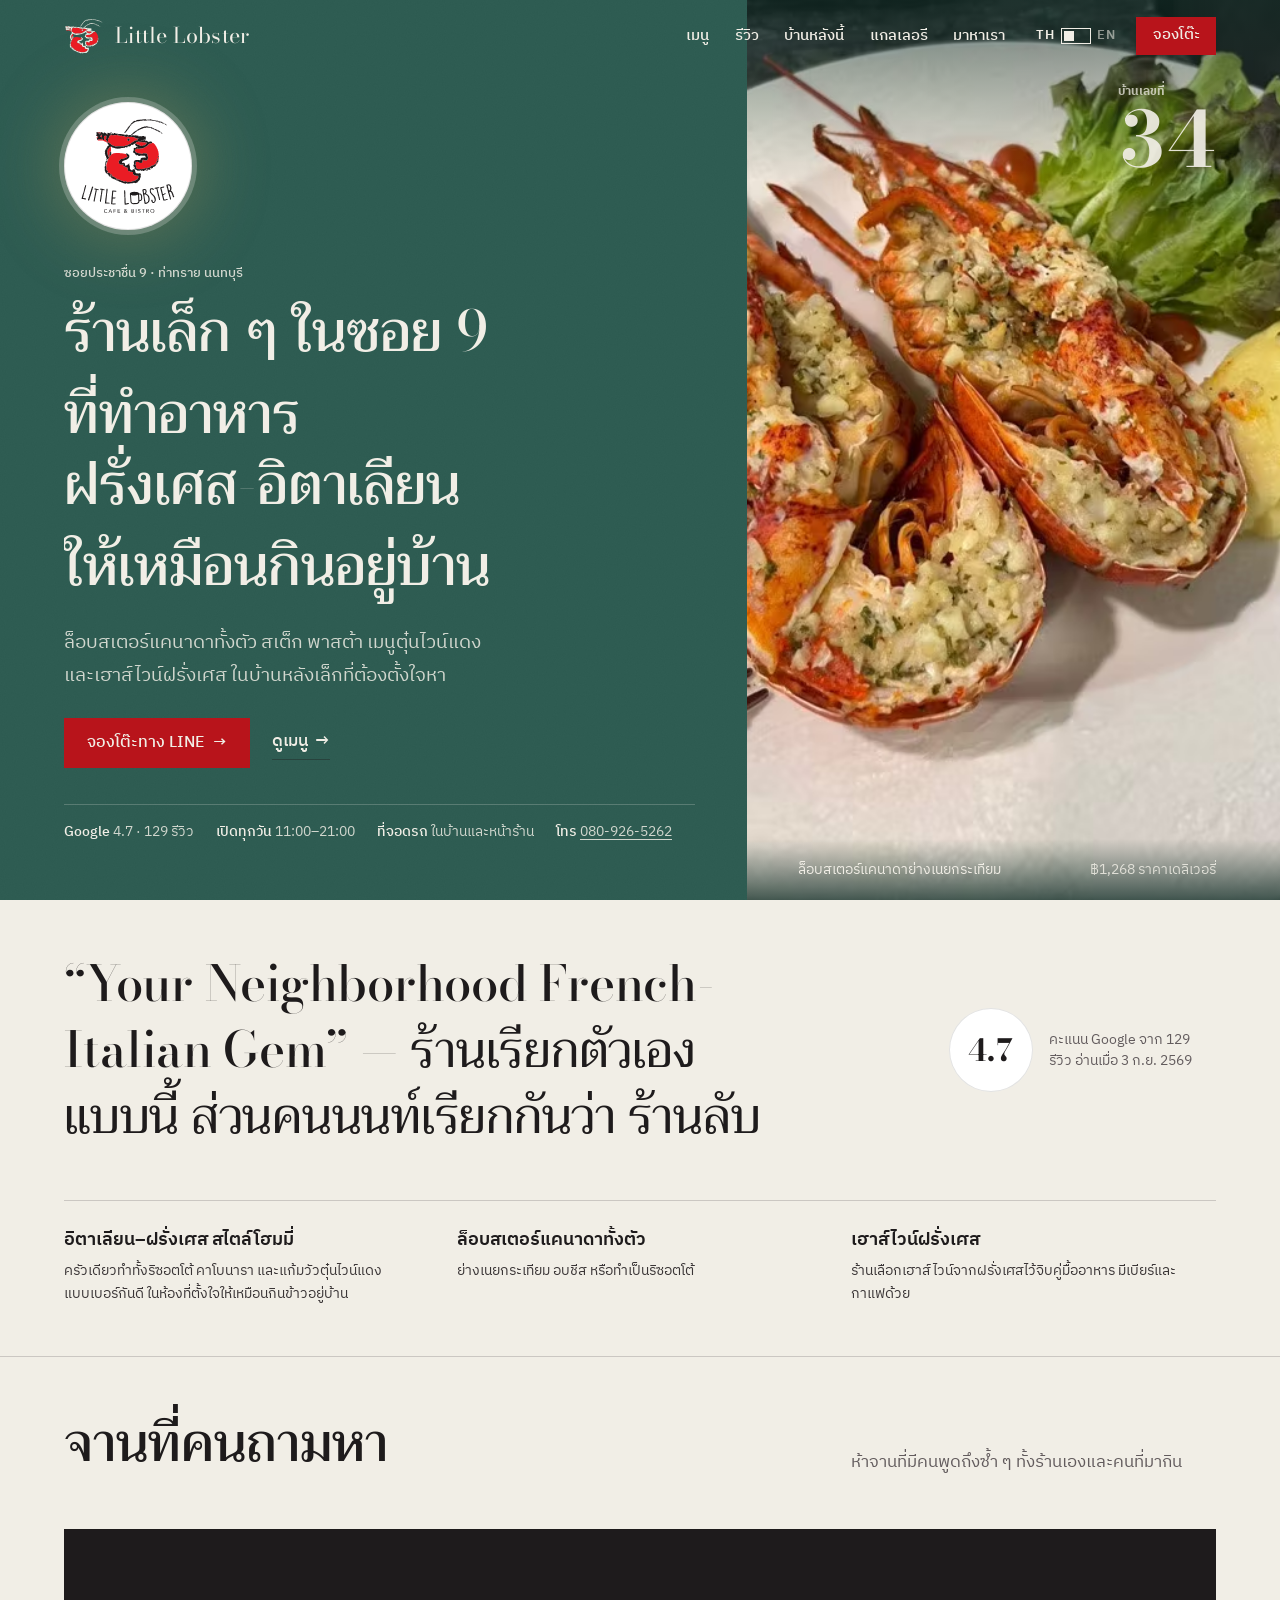
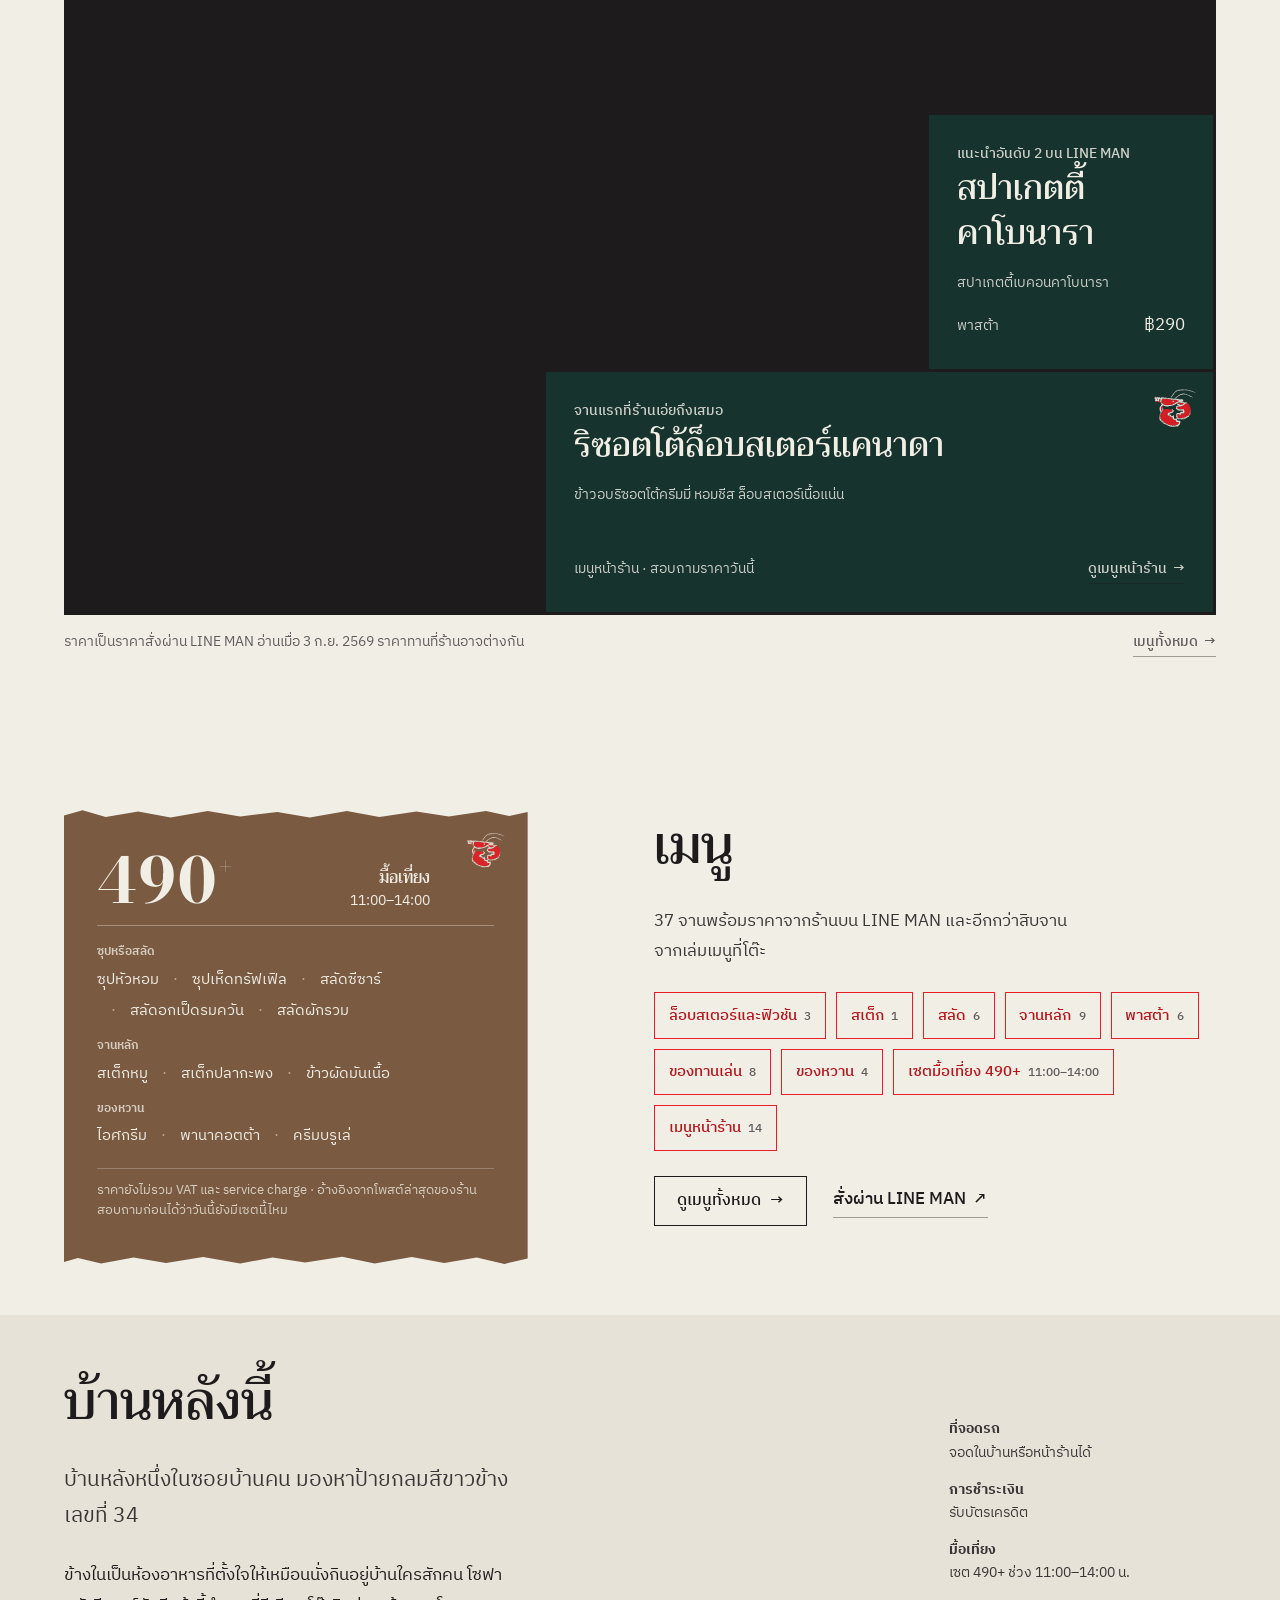
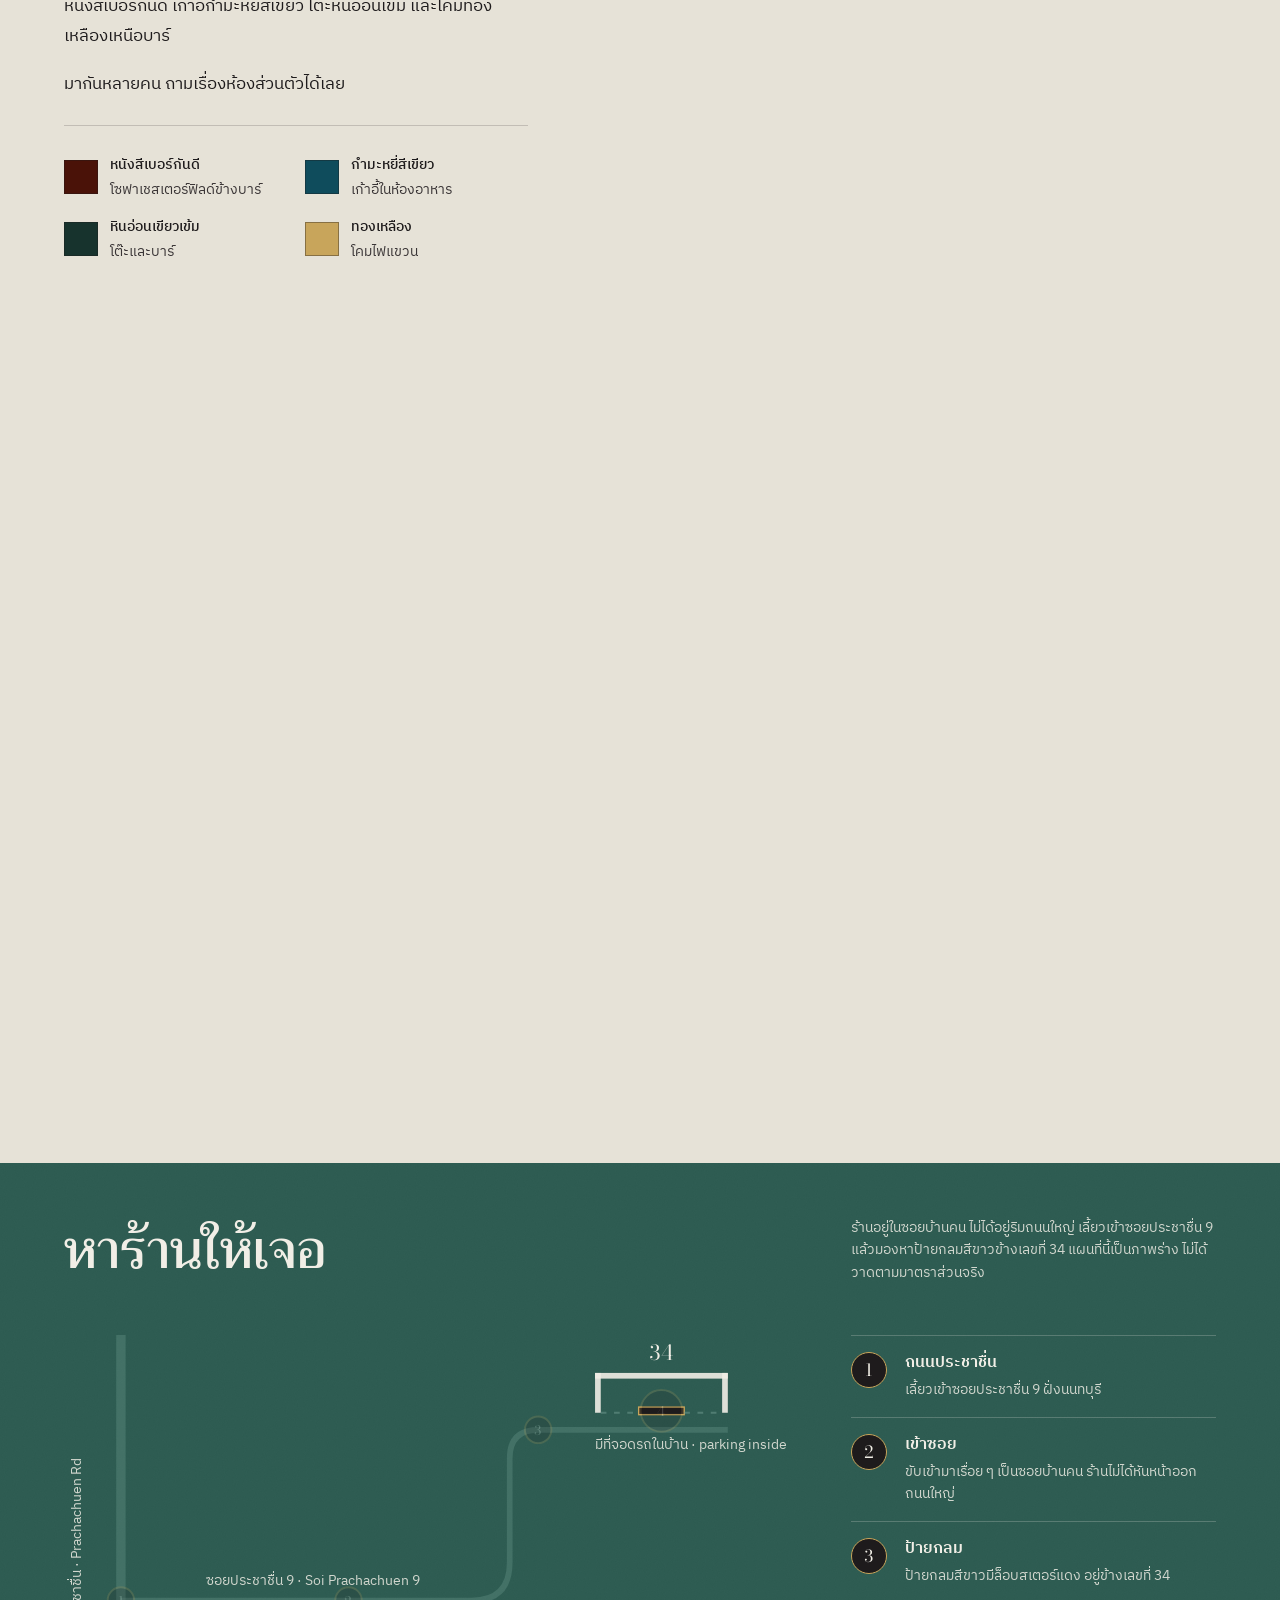
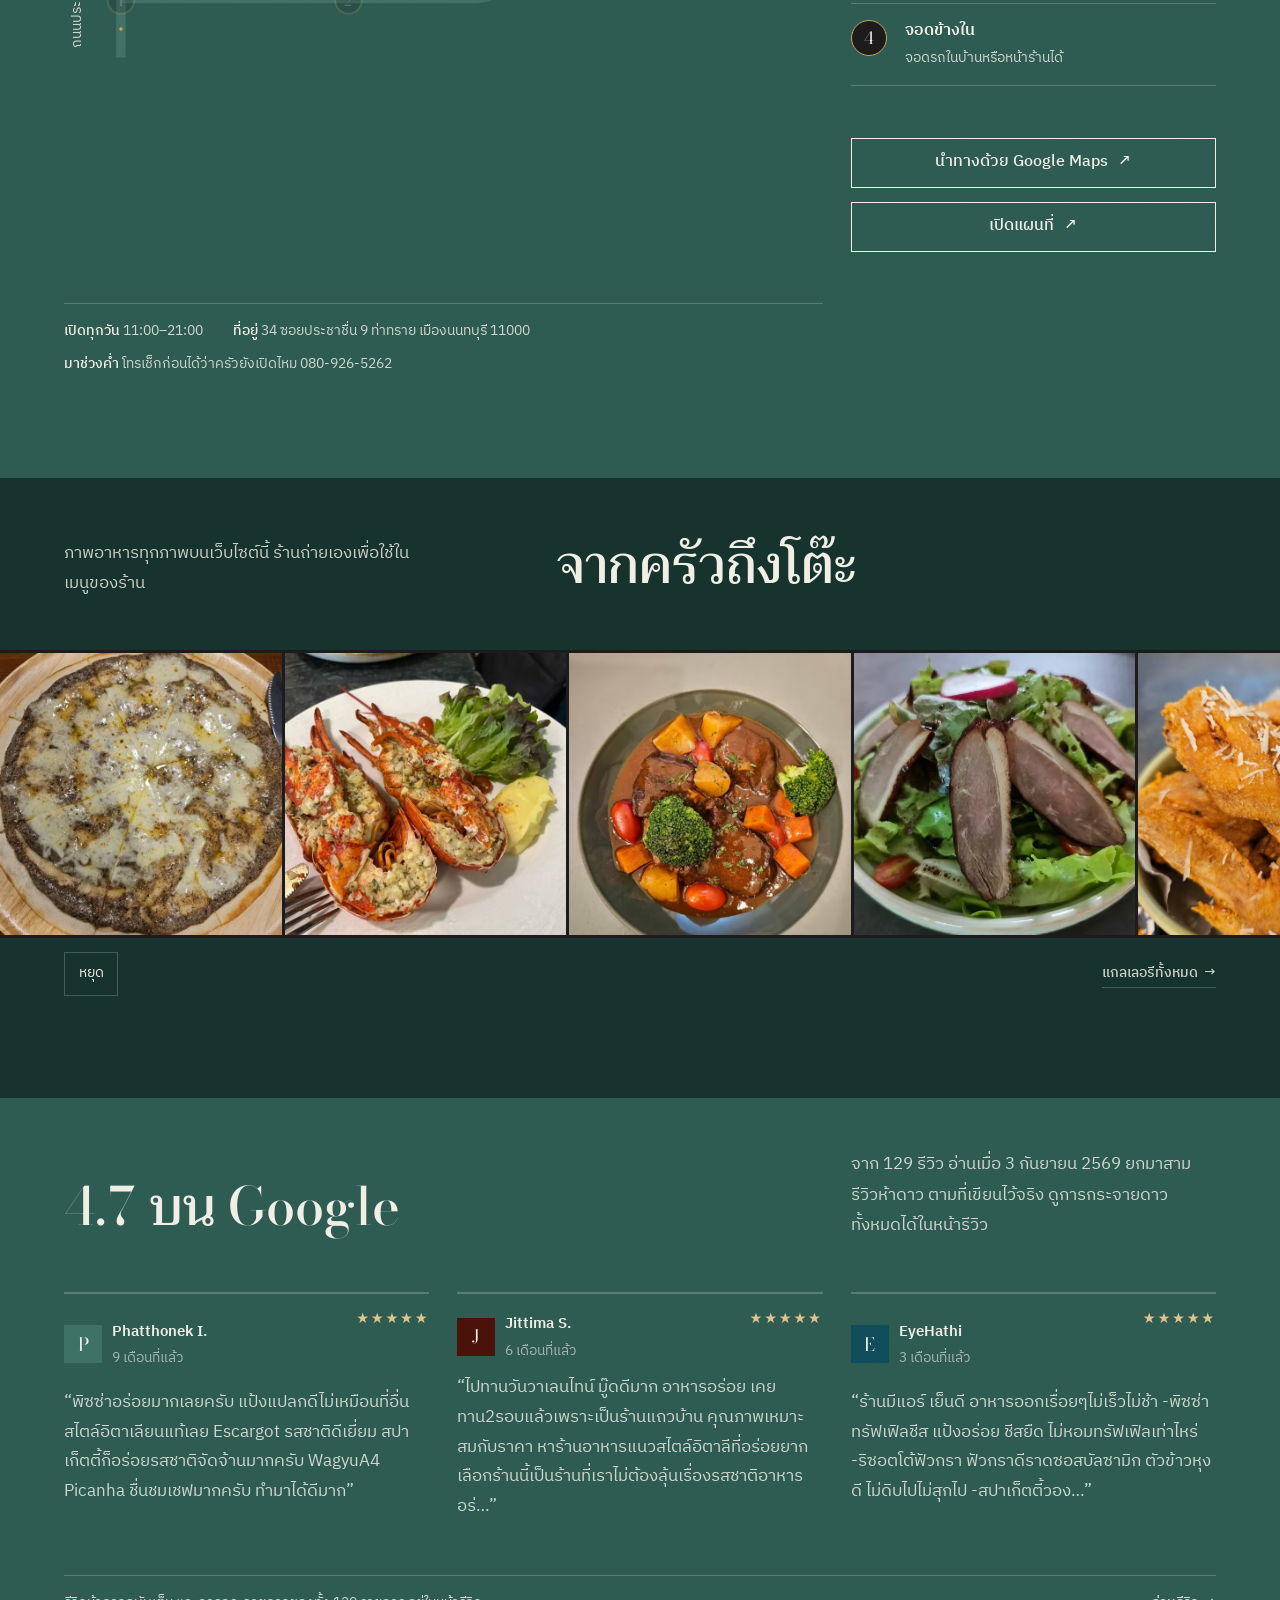
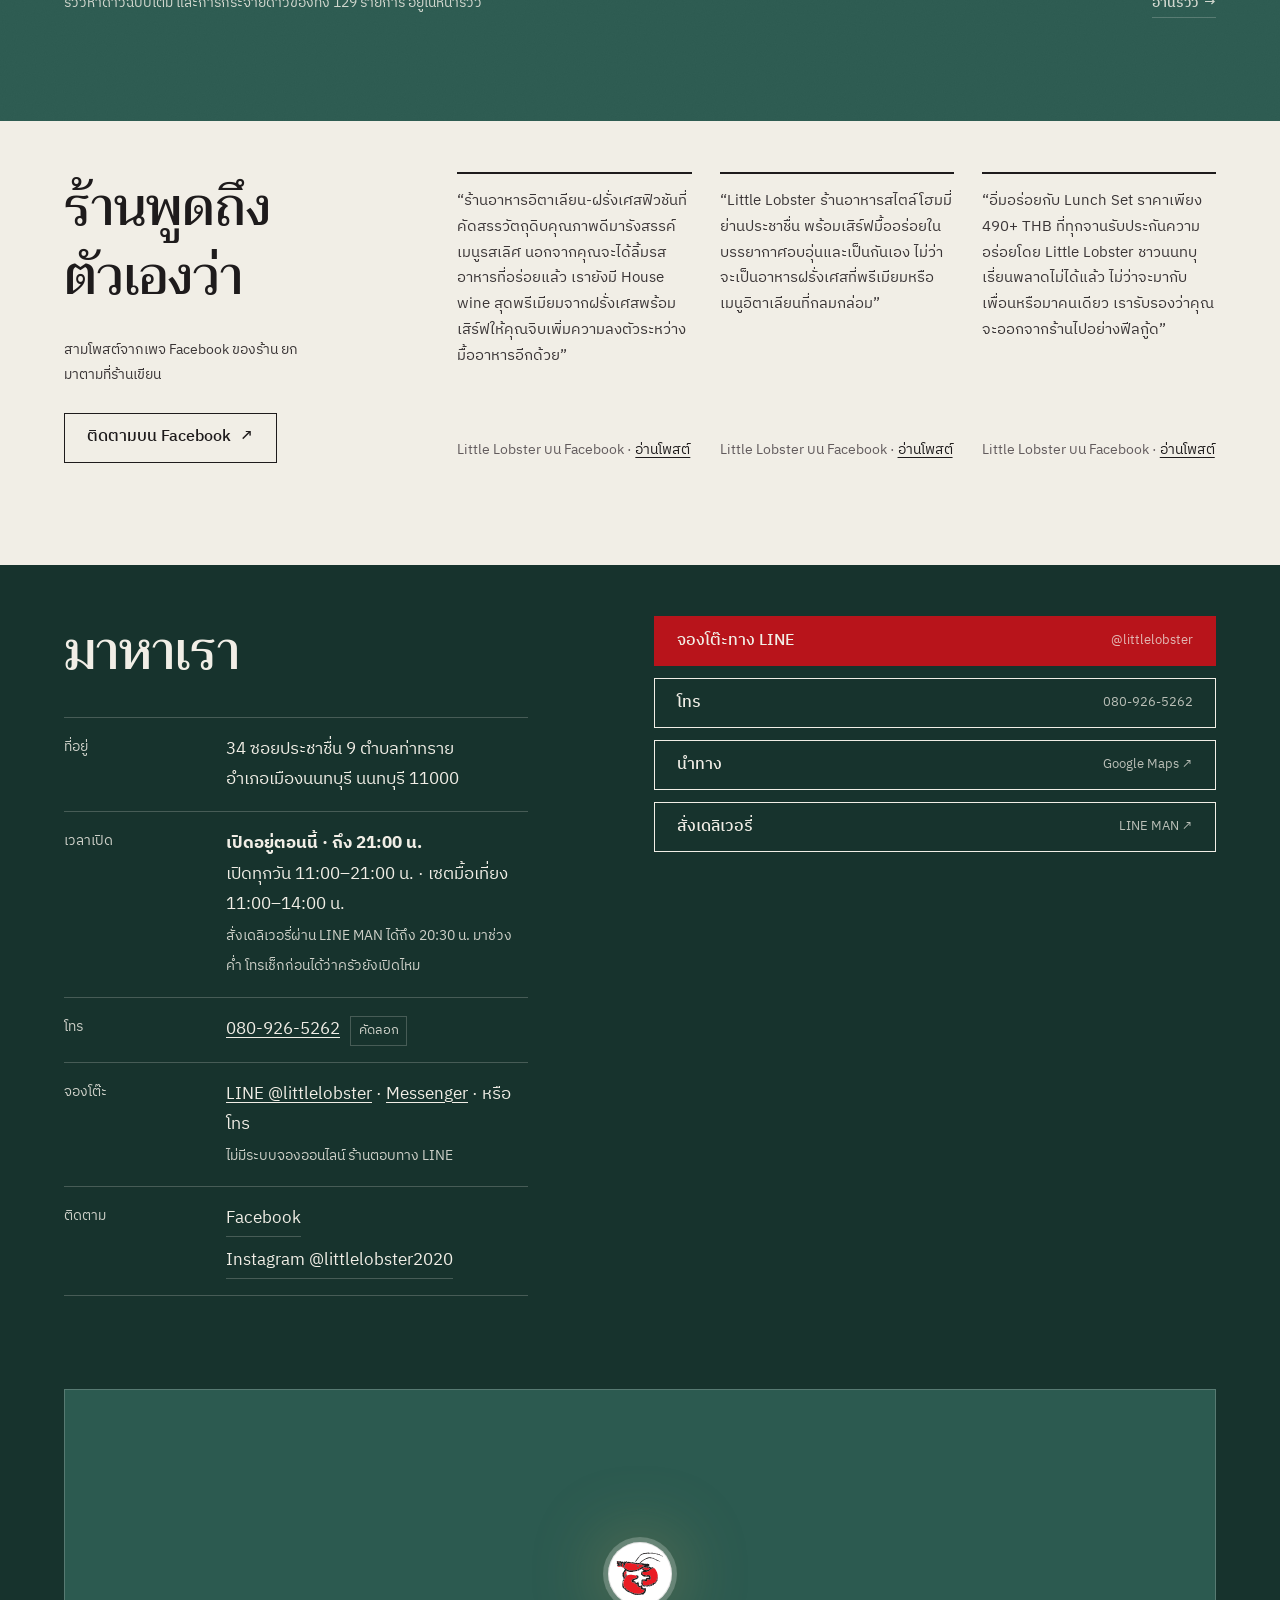
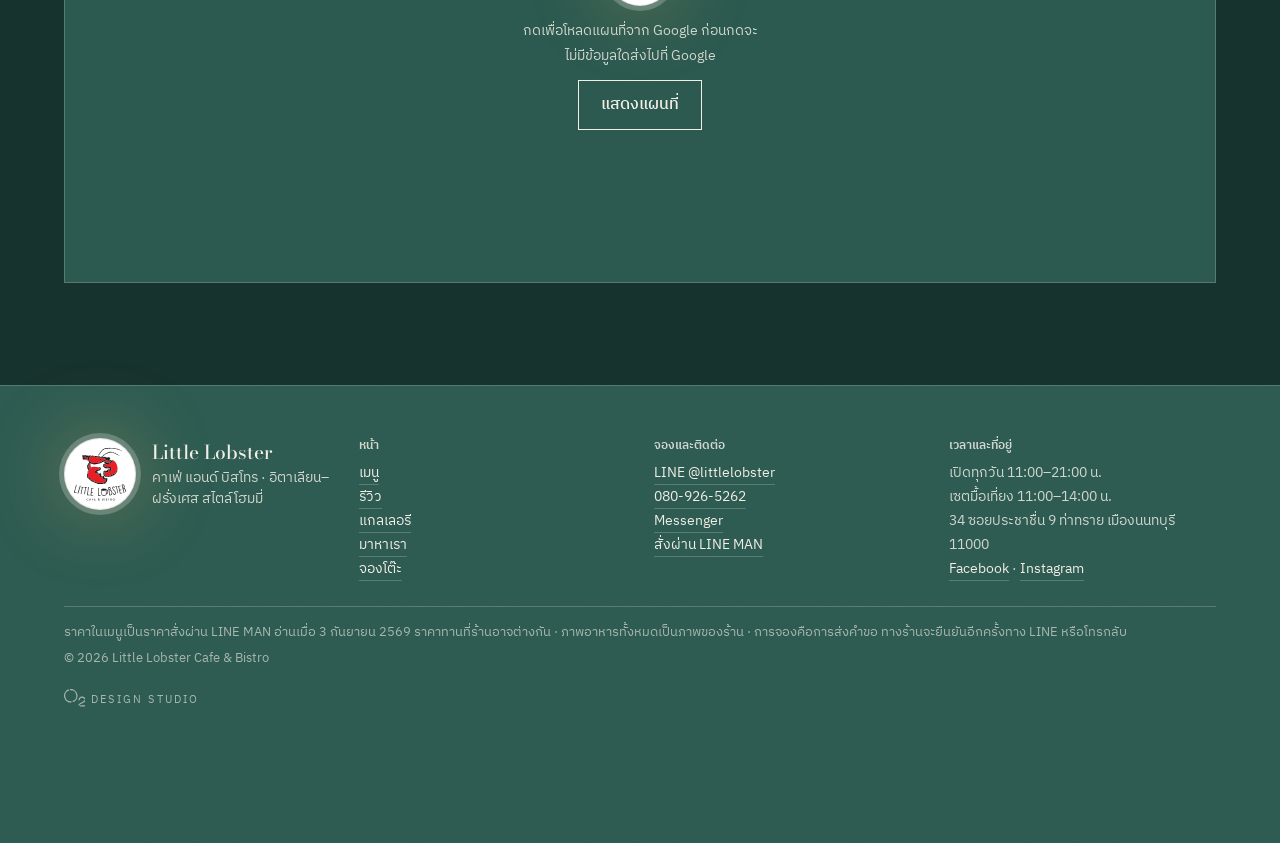
==== commit a5f7c6fd: "Add the O2 studio credit to the footer Kept on this branch until it is approved to go live (GitHub P" ====
--- a/index.html
+++ b/index.html
@@ -11,15 +11,15 @@
 <title data-en="Little Lobster Cafe &amp; Bistro — Italian–French, home style · Soi Prachachuen 9, Nonthaburi">Little Lobster Cafe &amp; Bistro — ร้านอาหารอิตาเลียน–ฝรั่งเศส สไตล์โฮมมี่ ซอยประชาชื่น 9 นนทบุรี</title>
 <meta name="description" data-en="Little Lobster is a small Italian–French bistro in a house at 34 Soi Prachachuen 9, Nonthaburi: whole Canadian lobster, steaks, pasta, red-wine braises and French house wine. Open daily 11:00–21:00. Book on LINE @littlelobster or call 080-926-5262." content="Little Lobster ร้านอาหารอิตาเลียน–ฝรั่งเศส สไตล์โฮมมี่ ในบ้านเลขที่ 34 ซอยประชาชื่น 9 นนทบุรี ล็อบสเตอร์แคนาดาทั้งตัว สเต็ก พาสต้า เมนูตุ๋นไวน์แดง และเฮาส์ไวน์ฝรั่งเศส เปิดทุกวัน 11:00–21:00 น. จองโต๊ะทาง LINE @littlelobster หรือโทร 080-926-5262">
 <meta name="theme-color" content="#2C5A50">
-<link rel="canonical" href="https://littlelobster.example/">
+<link rel="canonical" href="https://mpc0367.github.io/Little-Lobster/">
 <meta property="og:type" content="restaurant.restaurant">
 <meta property="og:site_name" content="Little Lobster Cafe &amp; Bistro">
 <meta property="og:locale" content="th_TH">
 <meta property="og:locale:alternate" content="en_US">
 <meta property="og:title" content="Little Lobster Cafe &amp; Bistro — ซอยประชาชื่น 9 นนทบุรี">
 <meta property="og:description" content="ร้านอาหารอิตาเลียน–ฝรั่งเศส สไตล์โฮมมี่ ในบ้านเลขที่ 34 ซอยประชาชื่น 9 · เปิดทุกวัน 11:00–21:00 น. · จองทาง LINE @littlelobster">
-<meta property="og:url" content="https://littlelobster.example/">
-<meta property="og:image" content="https://littlelobster.example/img/og-little-lobster.jpg">
+<meta property="og:url" content="https://mpc0367.github.io/Little-Lobster/">
+<meta property="og:image" content="https://mpc0367.github.io/Little-Lobster/img/og-little-lobster.jpg">
 <meta property="og:image:width" content="1200">
 <meta property="og:image:height" content="630">
 <meta property="og:image:alt" content="ล็อบสเตอร์แคนาดาย่างเนยกระเทียม บนจานขาว ข้างป้ายกลมของ Little Lobster">
@@ -39,15 +39,15 @@
 {
   "@context": "https://schema.org",
   "@type": "Restaurant",
-  "@id": "https://littlelobster.example/#restaurant",
+  "@id": "https://mpc0367.github.io/Little-Lobster/#restaurant",
   "name": "Little Lobster Cafe & Bistro",
   "alternateName": ["Little Lobster", "ลิตเติ้ล ล็อบสเตอร์"],
-  "url": "https://littlelobster.example/",
-  "image": "https://littlelobster.example/img/og-little-lobster.jpg",
-  "logo": "https://littlelobster.example/img/brand/logo.svg",
+  "url": "https://mpc0367.github.io/Little-Lobster/",
+  "image": "https://mpc0367.github.io/Little-Lobster/img/og-little-lobster.jpg",
+  "logo": "https://mpc0367.github.io/Little-Lobster/img/brand/logo.svg",
   "telephone": "+66809265262",
   "servesCuisine": ["Italian", "French"],
-  "hasMenu": "https://littlelobster.example/menu.html",
+  "hasMenu": "https://mpc0367.github.io/Little-Lobster/menu.html",
   "acceptsReservations": "https://lin.ee/DI4BNDZ",
   "address": {
     "@type": "PostalAddress",
@@ -487,6 +487,7 @@
     <div class="foot__legal">
       <p data-en="Menu prices are the restaurant's LINE MAN delivery prices as read on 3 September 2026; dine-in prices may differ. Every food photograph is the restaurant's own. A booking is a request; the restaurant confirms it on LINE or by phone.">ราคาในเมนูเป็นราคาสั่งผ่าน LINE MAN อ่านเมื่อ 3 กันยายน 2569 ราคาทานที่ร้านอาจต่างกัน · ภาพอาหารทั้งหมดเป็นภาพของร้าน · การจองคือการส่งคำขอ ทางร้านจะยืนยันอีกครั้งทาง LINE หรือโทรกลับ</p>
       <p>© 2026 Little Lobster Cafe &amp; Bistro</p>
+      <a class="o2-credit" href="https://o2-designstudio.com/" target="_blank" rel="noopener" lang="en" aria-label="Website by O2 Design Studio (opens in a new tab)"><span class="o2-credit__lockup"><svg class="o2-credit__mark" viewBox="0 0 158.1 129.7" aria-hidden="true" focusable="false"><path fill="currentColor" d="M56.99 99.51A50 50 0 0 1 33.88 2.67L38 10.97A40.84 40.84 0 0 0 52.65 90.75ZM42.27 0.6A50 50 0 0 1 66.45 97.22L62.34 88.93A40.84 40.84 0 0 0 46.59 9.31ZM157.94 74.78L148.9 74.77C147.72 72.56 147.05 70.73 145.23 68.89C138.08 61.67 125.49 63.06 119.44 70.92L118.43 72.68C116.33 76.4 116.59 78.85 116.23 82.89C113.81 83.15 109.39 83.26 107.04 82.84C106.96 80.45 106.94 77.98 107.43 75.63C109.72 64.58 119.41 55.88 130.73 55.04C140.97 54.28 151.46 58.93 156.12 68.39C157.1 70.38 158.02 72.54 157.94 74.78ZM148.84 83.59C151.04 83.14 155.75 83.23 158.04 83.51C157.97 85.63 157.24 87.64 156.34 89.53C153.35 95.79 148.24 98.9 142.26 101.9C137.63 104.22 133.19 106.96 128.53 109.23C126.42 110.25 120.74 112.92 119.24 114.34C116.45 116.97 117.29 117.47 116.13 119.2L114.32 121.49C112.04 121.8 109.41 121.77 107.13 121.51C106.19 114 111.68 108.04 117.74 104.62C124.34 100.89 131.24 97.68 137.85 93.97C143.08 91.03 146.6 89.67 148.84 83.59ZM121.53 120.51C124.54 119.99 135.15 120.36 138.93 120.36C142.92 120.36 154.81 119.99 157.91 120.49L157.85 129.51C154.88 129.77 151.82 129.6 148.83 129.59L135.02 129.59C130.67 129.59 119.91 129.95 116.29 129.48C117.52 126.27 119.99 123.58 121.53 120.51Z"/></svg>Design Studio</span></a>
     </div>
   </div>
 </footer>
--- a/css/ll.css
+++ b/css/ll.css
@@ -556,6 +556,17 @@
 .foot__col a { color: var(--cream); text-decoration: none; border-bottom: 1px solid var(--rule-cream); }
 .foot__col a:hover { border-color: var(--cream); }
 .foot__legal { grid-column: 1 / 13; border-top: 1px solid var(--rule-cream); padding-top: 16px; font-size: .8rem; color: var(--cream-3); line-height: 1.6; display: grid; gap: 6px; }
+/* The studio credit closes the legal block: its colour, a step smaller, a 44px
+   target. The words sit on the O's baseline so the 2 hangs below, as in the
+   studio's logo. */
+.o2-credit {
+  justify-self: start; display: inline-flex; align-items: center; min-height: 44px;
+  color: inherit; text-decoration: none;
+  font-size: .6875rem; line-height: 1; letter-spacing: .2em; text-transform: uppercase;
+}
+.o2-credit:hover, .o2-credit:focus-visible { color: var(--cream); }
+.o2-credit__lockup { white-space: nowrap; }
+.o2-credit__mark { display: inline-block; width: 1.95em; height: 1.6em; margin-right: .5em; vertical-align: -.366em; }
 
 /* ----------------------------------------------------------- 18. action bar */
 .actbar {
